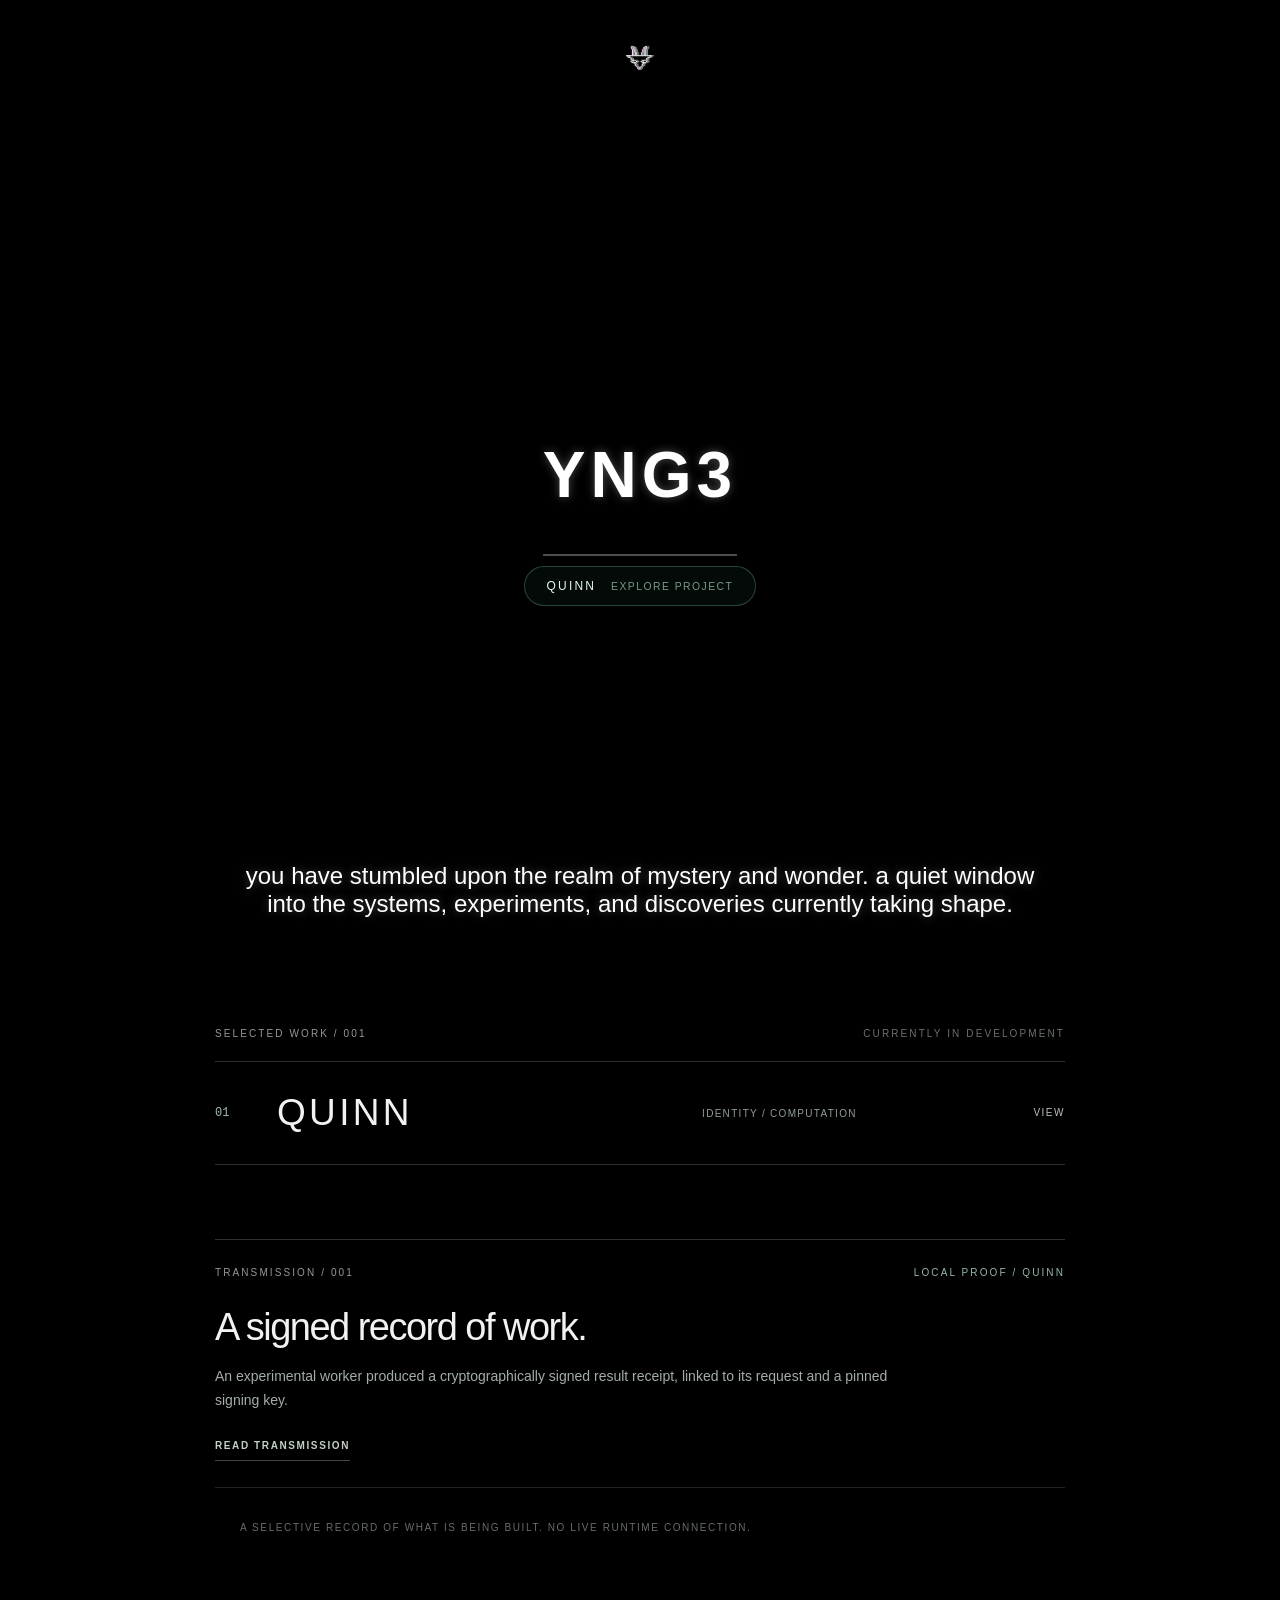
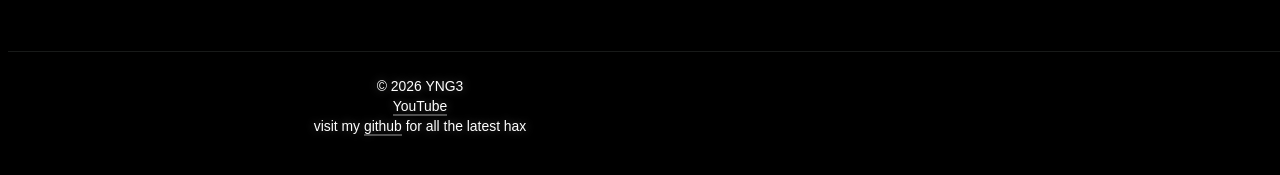
==== index.html @ e3399fa0 "feat: add curated QUINN project disclosure and first public transmission" ====
<!DOCTYPE html>
<html lang="en">
  <head>
    <meta charset="UTF-8">
    <meta name="viewport" content="width=device-width, initial-scale=1, viewport-fit=cover">
    <meta name="theme-color" content="#000000">
    <meta name="description" content="YNG3 is a curated window into independent experiments in identity, intelligent systems, and digital technology.">
    <title>YNG3</title>
    <link rel="stylesheet" href="https://cdnjs.cloudflare.com/ajax/libs/animate.css/4.1.1/animate.min.css">
    <link rel="shortcut icon" href="logo.ico" type="image/x-icon">
    <style>
      body {
        background-color: #000;
        color: #fff;
        font-family: "Helvetica Neue", Arial, sans-serif;
        text-align: center;
      }

      h1 {
        font-size: 4em;
        margin-top: 100px;
        letter-spacing: 5px;
        text-shadow: 0 0 10px rgba(255, 255, 255, 0.3);
      }

      p {
        font-size: 1.5em;
        margin-top: 30px;
        max-width: 800px;
        margin-left: auto;
        margin-right: auto;
        text-shadow: 0 0 10px rgba(255, 255, 255, 0.3);
      }

      a {
        color: #fff;
        text-decoration: none;
        border-bottom: 2px solid rgba(255, 255, 255, 0.3);
      }

      .logo {
        height: 100px; /* adjust the height to your desired size */
        width: auto;
      }

      .footer {
        position: fixed;
        left: 0;
        bottom: 0;
        width: 100%;
        background-color: rgba(0, 0, 0, 0.5);
        color: #fff;
        font-size: .5em;
        padding: 10px 0;
        text-align: center;
      }

      .footer p {
        margin: 0;
        padding: 0;
        line-height: 1;
      }

      .center {
        display: flex;
        justify-content: center;
        align-items: center;
        height: 80vh;
      }

      .button {
        display: inline-block;
        margin-top: 20px;
        padding: 12px 20px;
        background-color: #fff;
        color: #000;
        border-radius: 5px;
        font-size: 1.2em;
        text-transform: uppercase;
        font-weight: bold;
        letter-spacing: 2px;
        text-decoration: none;
        transition: all 0.3s ease;
      }

      .button:hover {
        background-color: #000;
        color: #fff;
        cursor: pointer;
      }

      /* QUINN portfolio entry */
      .hero-center {
        flex-direction: column;
        gap: 10px;
      }

      .quinn-entry {
        display: inline-flex;
        align-items: center;
        gap: 15px;
        padding: 12px 22px;
        color: #e4f9ef;
        border: 1px solid rgba(137, 219, 179, .28);
        border-radius: 999px;
        background: rgba(50, 125, 91, .08);
        font-size: .75rem;
        font-weight: 500;
        letter-spacing: .18em;
        text-transform: uppercase;
        text-shadow: none;
        text-decoration: none;
        transition: border-color .25s ease, background .25s ease, transform .25s ease;
      }

      .quinn-entry:hover, .quinn-entry:focus-visible {
        color: #fff;
        background: rgba(50, 125, 91, .18);
        border-color: rgba(156, 252, 202, .58);
        transform: translateY(-2px);
      }

      .quinn-entry small {
        color: rgba(183, 234, 204, .64);
        font-size: .65rem;
        letter-spacing: .14em;
      }

      @media (max-width: 480px) {
        .quinn-entry { padding: 12px 15px; gap: 10px; font-size: .7rem; }
        .quinn-entry small { font-size: .6rem; }
      }


      /* Curated public signals — original YNG3 structure remains intact */
      .curation {
        max-width: 850px;
        margin: 108px auto 0;
        padding: 0 28px;
        text-align: left;
        color: #f0f3f1;
      }
      .curation-heading, .signal-meta {
        display: flex;
        justify-content: space-between;
        gap: 22px;
        align-items: baseline;
        margin-bottom: 19px;
        color: #929a94;
        font: 500 10px/1.6 "Helvetica Neue", Arial, sans-serif;
        letter-spacing: .21em;
        text-transform: uppercase;
      }
      .curation-heading span:last-child { color: #69716c; }
      .project-reveal { border-top: 1px solid rgba(226,242,232,.2); border-bottom: 1px solid rgba(226,242,232,.2); }
      .project-reveal summary {
        display: grid;
        grid-template-columns: 44px minmax(0,1fr) minmax(125px,.7fr) 60px;
        align-items: center;
        gap: 18px;
        min-height: 102px;
        cursor: pointer;
        list-style: none;
        transition: background .2s ease, padding .2s ease;
      }
      .project-reveal summary::-webkit-details-marker,
      .signal-details summary::-webkit-details-marker { display: none; }
      .project-reveal summary::marker,
      .signal-details summary::marker { content: ""; }
      .project-reveal summary:hover { background: rgba(181,213,190,.025); padding-left: 8px; }
      .project-id { color: #9dbca6; font: 500 12px/1.5 monospace; }
      .project-title { font-size: clamp(24px,3.2vw,37px); font-weight: 450; letter-spacing: .09em; }
      .project-type { font: 500 10px/1.5 "Helvetica Neue", Arial, sans-serif; color: #919d96; letter-spacing: .13em; text-transform: uppercase; }
      .project-toggle { font: 500 10px/1.4 "Helvetica Neue", Arial, sans-serif; color: #b7c5b9; letter-spacing: .15em; text-transform: uppercase; text-align: right; }
      .project-reveal[open] .project-toggle { color: #d8eadd; }
      .project-reveal[open] .project-toggle::after { content: " /"; }
      .project-description { max-width: 600px; padding: 0 0 36px 62px; }
      .project-description p, .signal-details p {
        color: #aebcb1;
        text-shadow: none;
        font-size: 14px;
        line-height: 1.85;
        max-width: 690px;
        margin: 0 0 20px;
        text-align: left;
      }
      .project-description a {
        display: inline-block;
        color: #d9eadf;
        border-bottom: 1px solid rgba(192,225,204,.47);
        padding-bottom: 7px;
        font: 600 11px/1.5 "Helvetica Neue", Arial, sans-serif;
        letter-spacing: .14em;
        text-transform: uppercase;
      }
      .project-description a:hover { border-color: #e4ffec; }
      .transmission {
        margin-top: 74px;
        padding: 25px 0 26px;
        border-top: 1px solid rgba(226,242,232,.2);
        border-bottom: 1px solid rgba(226,242,232,.14);
      }
      .signal-meta { margin-bottom: 23px; }
      .signal-meta span:last-child { color: #95b9a3; }
      .transmission h2 {
        font-size: clamp(24px,3.2vw,38px);
        font-weight: 430;
        letter-spacing: -.04em;
        line-height: 1.25;
        margin: 0 0 12px;
      }
      .transmission .signal-summary {
        color: #a3ada6;
        text-shadow: none;
        font-size: 14px;
        line-height: 1.75;
        margin: 0 0 18px;
        max-width: 690px;
        text-align: left;
      }
      .signal-details summary {
        display: inline-flex;
        padding: 7px 0;
        list-style: none;
        cursor: pointer;
        color: #c1d1c4;
        border-bottom: 1px solid rgba(192,225,204,.32);
        font: 600 10px/1.5 "Helvetica Neue", Arial, sans-serif;
        letter-spacing: .16em;
        text-transform: uppercase;
      }
      .signal-details summary:hover { color: #fff; border-color: #fff; }
      .signal-details[open] summary { margin-bottom: 21px; }
      .signal-details p:last-child { margin-bottom: 4px; }
      .curation-end {
        margin-top: 32px;
        color: #666e68;
        text-shadow: none;
        font: 500 10px/1.65 "Helvetica Neue", Arial, sans-serif;
        letter-spacing: .16em;
        text-transform: uppercase;
        text-align: left;
      }
      .footer {
        position: static;
        width: 100%;
        margin-top: 115px;
        border-top: 1px solid rgba(220,231,223,.11);
        background: transparent;
        padding: 24px 12px 30px;
        font-size: .58em;
      }
      .footer p { line-height: 1.45; }
      @media(max-width:600px) {
        .center { height: 65vh; min-height: 350px; }
        h1 { margin-top: 35px; font-size: clamp(3rem,15vw,4em); }
        .logo { height: 80px; }
        body > p { padding: 0 22px; font-size: 1.1em; line-height: 1.7; }
        .curation { margin-top: 85px; padding: 0 22px; }
        .project-reveal summary { grid-template-columns: 32px 1fr 56px; gap: 10px; min-height: 93px; }
        .project-type { grid-column: 2; grid-row: 2; margin-top: -25px; font-size: 9px; }
        .project-toggle { grid-column: 3; grid-row: 1; }
        .project-description { padding-left: 0; }
        .curation-heading, .signal-meta { font-size: 9px; letter-spacing: .14em; }
        .transmission { margin-top: 60px; }
        .footer { margin-top: 80px; }
      }
      @media (prefers-reduced-motion: reduce) {
        html { scroll-behavior: auto; }
        .project-reveal summary { transition: none; }
      }
    </style>
  </head>
  <body>
    <img src="logo.png" alt="Logo" class="logo">
    <div class="center hero-center">
      <a href="https://yng3.github.io/"><h1 class="animate__animated animate__fadeInDown">YNG3</h1></a>
      <a class="quinn-entry animate__animated animate__fadeInUp" href="/quinn/" aria-label="Explore QUINN project">
        <span>QUINN</span>
        <small>Explore project</small>
      </a>
    </div>
    <p class="animate__animated animate__fadeInUp">you have stumbled upon the realm of mystery and wonder. a quiet window into the systems, experiments, and discoveries currently taking shape.</p>


    <section class="curation" aria-label="Selected work and transmissions">
      <div class="curation-heading">
        <span>Selected work / 001</span>
        <span>Currently in development</span>
      </div>
      <details class="project-reveal">
        <summary aria-label="Expand QUINN project preview">
          <span class="project-id">01</span>
          <strong class="project-title">QUINN</strong>
          <span class="project-type">Identity / Computation</span>
          <span class="project-toggle">View</span>
        </summary>
        <div class="project-description">
          <p>An exploration of persistent cryptographic identity, governed execution, and continuity beyond a single machine. Built deliberately, with authority constrained at every boundary.</p>
          <a href="/quinn/">Explore QUINN</a>
        </div>
      </details>
      <article class="transmission" aria-labelledby="transmission-title">
        <div class="signal-meta">
          <span>Transmission / 001</span>
          <span>Local proof / QUINN</span>
        </div>
        <h2 id="transmission-title">A signed record of work.</h2>
        <p class="signal-summary">An experimental worker produced a cryptographically signed result receipt, linked to its request and a pinned signing key.</p>
        <details class="signal-details">
          <summary>Read transmission</summary>
          <p>The local candidate demonstrated signed result receipts alongside consent checks and budget settlement. Its reported test suite passed 727 tests, including wrong-key rejection, retry consistency, and transactional rollback.</p>
          <p>A signed receipt establishes that the relevant signing key was used. It does not by itself prove physical machine identity or remote execution. An authorized host and authenticated transport remain separate requirements before online deployment.</p>
        </details>
      </article>
      <p class="curation-end">A selective record of what is being built. No live runtime connection.</p>
    </section>

    <div class="footer">
      <p>&copy; 2026 YNG3</p>
      <p><a href="https://youtube.com/@ynotloc?si=pqxuKUOhRbvVTWKb">YouTube</a></p>
      <p>visit my <a href="https://github.com/YNG3">github</a> for all the latest hax</p>
    </div>

  </body>
</html>
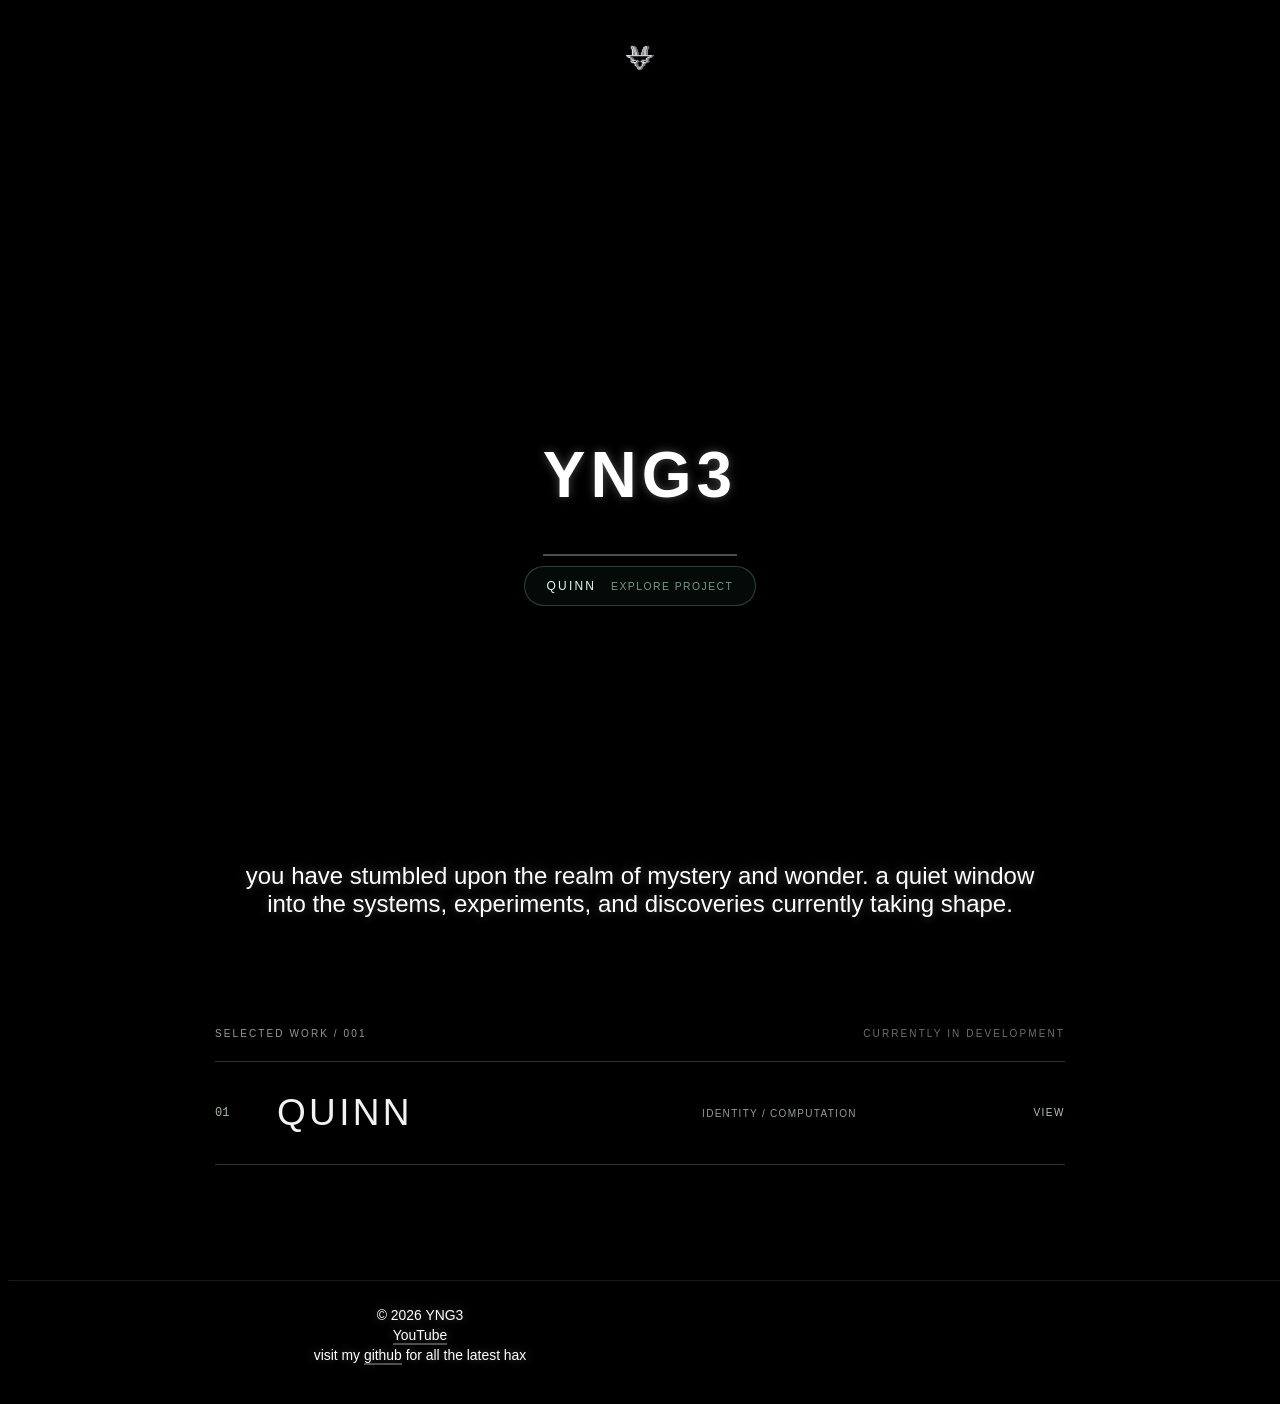
==== commit cb7f55ad: "refine: remove transmission from minimal YNG3 homepage" ====
--- a/index.html
+++ b/index.html
@@ -140,7 +140,7 @@
         text-align: left;
         color: #f0f3f1;
       }
-      .curation-heading, .signal-meta {
+      .curation-heading {
         display: flex;
         justify-content: space-between;
         gap: 22px;
@@ -163,10 +163,8 @@
         list-style: none;
         transition: background .2s ease, padding .2s ease;
       }
-      .project-reveal summary::-webkit-details-marker,
-      .signal-details summary::-webkit-details-marker { display: none; }
-      .project-reveal summary::marker,
-      .signal-details summary::marker { content: ""; }
+      .project-reveal summary::-webkit-details-marker { display: none; }
+      .project-reveal summary::marker { content: ""; }
       .project-reveal summary:hover { background: rgba(181,213,190,.025); padding-left: 8px; }
       .project-id { color: #9dbca6; font: 500 12px/1.5 monospace; }
       .project-title { font-size: clamp(24px,3.2vw,37px); font-weight: 450; letter-spacing: .09em; }
@@ -175,7 +173,7 @@
       .project-reveal[open] .project-toggle { color: #d8eadd; }
       .project-reveal[open] .project-toggle::after { content: " /"; }
       .project-description { max-width: 600px; padding: 0 0 36px 62px; }
-      .project-description p, .signal-details p {
+      .project-description p {
         color: #aebcb1;
         text-shadow: none;
         font-size: 14px;
@@ -194,53 +192,6 @@
         text-transform: uppercase;
       }
       .project-description a:hover { border-color: #e4ffec; }
-      .transmission {
-        margin-top: 74px;
-        padding: 25px 0 26px;
-        border-top: 1px solid rgba(226,242,232,.2);
-        border-bottom: 1px solid rgba(226,242,232,.14);
-      }
-      .signal-meta { margin-bottom: 23px; }
-      .signal-meta span:last-child { color: #95b9a3; }
-      .transmission h2 {
-        font-size: clamp(24px,3.2vw,38px);
-        font-weight: 430;
-        letter-spacing: -.04em;
-        line-height: 1.25;
-        margin: 0 0 12px;
-      }
-      .transmission .signal-summary {
-        color: #a3ada6;
-        text-shadow: none;
-        font-size: 14px;
-        line-height: 1.75;
-        margin: 0 0 18px;
-        max-width: 690px;
-        text-align: left;
-      }
-      .signal-details summary {
-        display: inline-flex;
-        padding: 7px 0;
-        list-style: none;
-        cursor: pointer;
-        color: #c1d1c4;
-        border-bottom: 1px solid rgba(192,225,204,.32);
-        font: 600 10px/1.5 "Helvetica Neue", Arial, sans-serif;
-        letter-spacing: .16em;
-        text-transform: uppercase;
-      }
-      .signal-details summary:hover { color: #fff; border-color: #fff; }
-      .signal-details[open] summary { margin-bottom: 21px; }
-      .signal-details p:last-child { margin-bottom: 4px; }
-      .curation-end {
-        margin-top: 32px;
-        color: #666e68;
-        text-shadow: none;
-        font: 500 10px/1.65 "Helvetica Neue", Arial, sans-serif;
-        letter-spacing: .16em;
-        text-transform: uppercase;
-        text-align: left;
-      }
       .footer {
         position: static;
         width: 100%;
@@ -261,8 +212,7 @@
         .project-type { grid-column: 2; grid-row: 2; margin-top: -25px; font-size: 9px; }
         .project-toggle { grid-column: 3; grid-row: 1; }
         .project-description { padding-left: 0; }
-        .curation-heading, .signal-meta { font-size: 9px; letter-spacing: .14em; }
-        .transmission { margin-top: 60px; }
+        .curation-heading { font-size: 9px; letter-spacing: .14em; }
         .footer { margin-top: 80px; }
       }
       @media (prefers-reduced-motion: reduce) {
@@ -283,7 +233,7 @@
     <p class="animate__animated animate__fadeInUp">you have stumbled upon the realm of mystery and wonder. a quiet window into the systems, experiments, and discoveries currently taking shape.</p>
 
 
-    <section class="curation" aria-label="Selected work and transmissions">
+    <section class="curation" aria-label="Selected work">
       <div class="curation-heading">
         <span>Selected work / 001</span>
         <span>Currently in development</span>
@@ -300,20 +250,6 @@
           <a href="/quinn/">Explore QUINN</a>
         </div>
       </details>
-      <article class="transmission" aria-labelledby="transmission-title">
-        <div class="signal-meta">
-          <span>Transmission / 001</span>
-          <span>Local proof / QUINN</span>
-        </div>
-        <h2 id="transmission-title">A signed record of work.</h2>
-        <p class="signal-summary">An experimental worker produced a cryptographically signed result receipt, linked to its request and a pinned signing key.</p>
-        <details class="signal-details">
-          <summary>Read transmission</summary>
-          <p>The local candidate demonstrated signed result receipts alongside consent checks and budget settlement. Its reported test suite passed 727 tests, including wrong-key rejection, retry consistency, and transactional rollback.</p>
-          <p>A signed receipt establishes that the relevant signing key was used. It does not by itself prove physical machine identity or remote execution. An authorized host and authenticated transport remain separate requirements before online deployment.</p>
-        </details>
-      </article>
-      <p class="curation-end">A selective record of what is being built. No live runtime connection.</p>
     </section>
 
     <div class="footer">
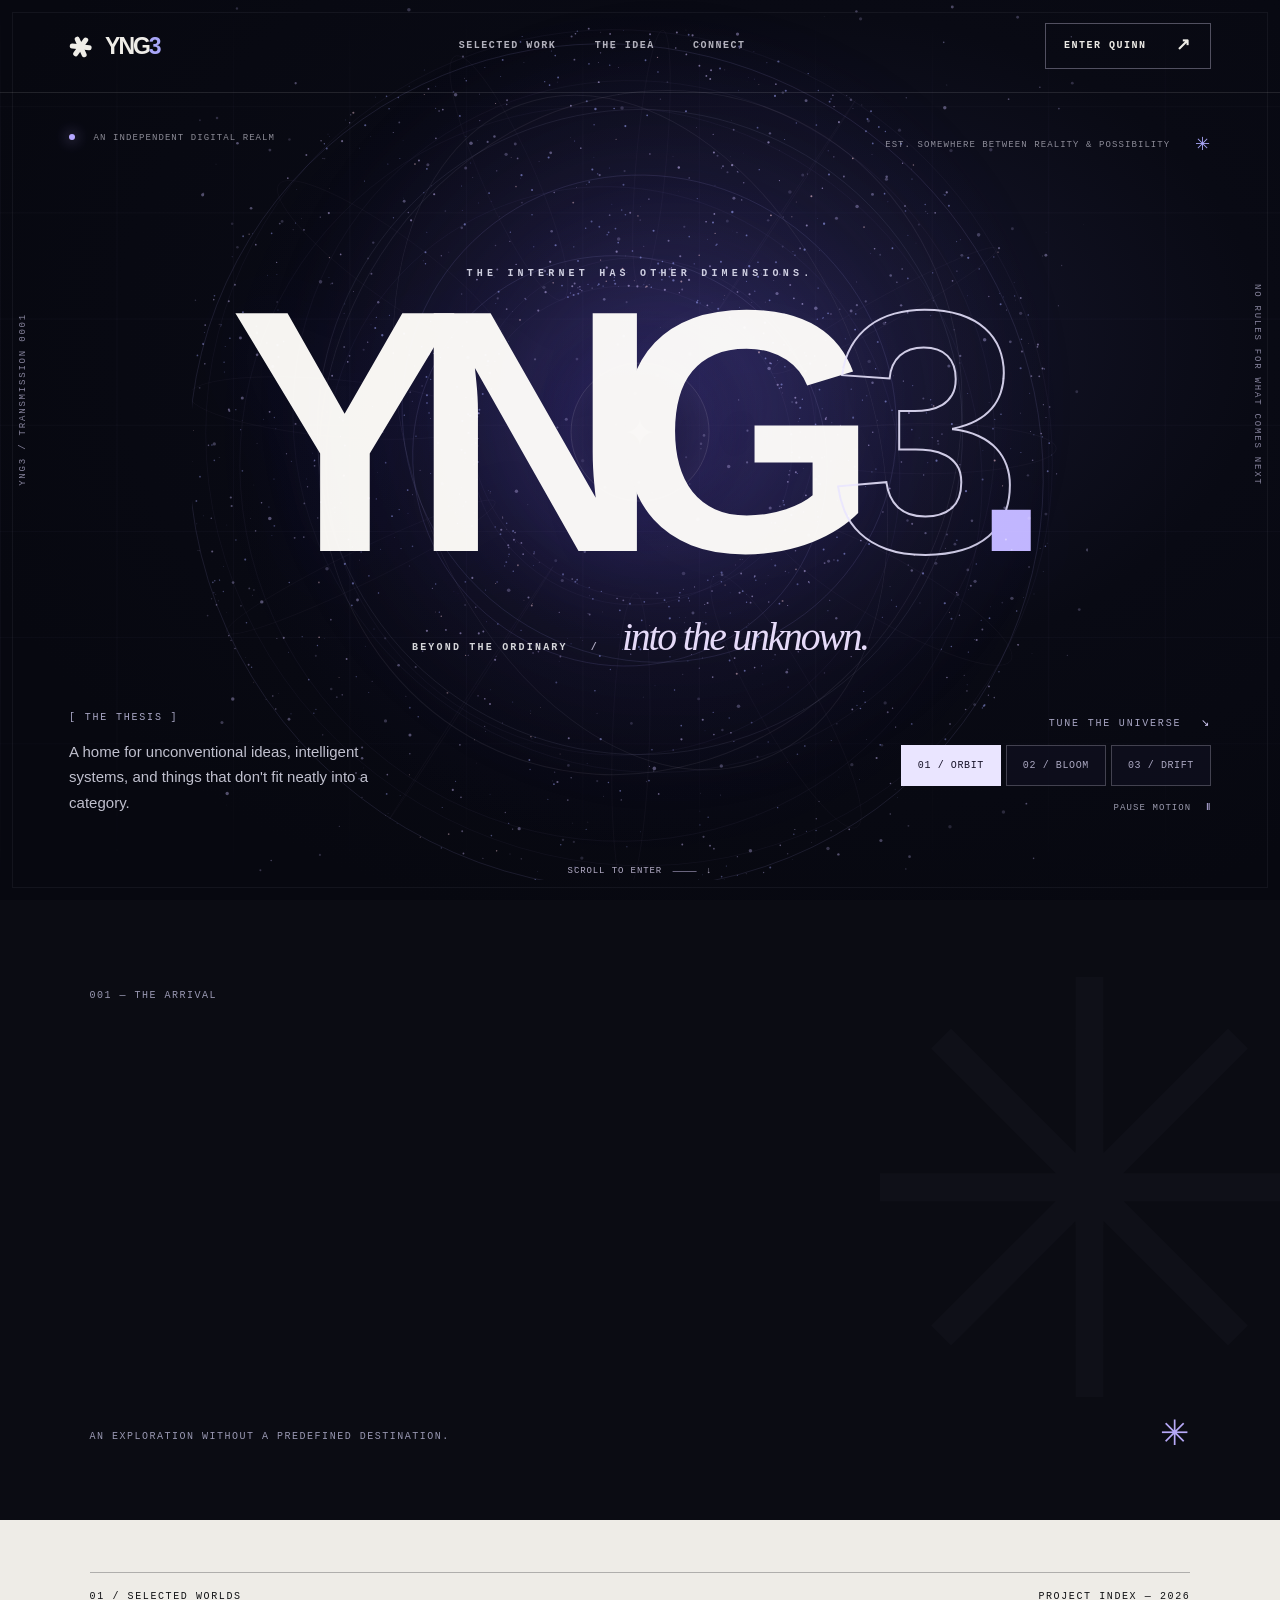
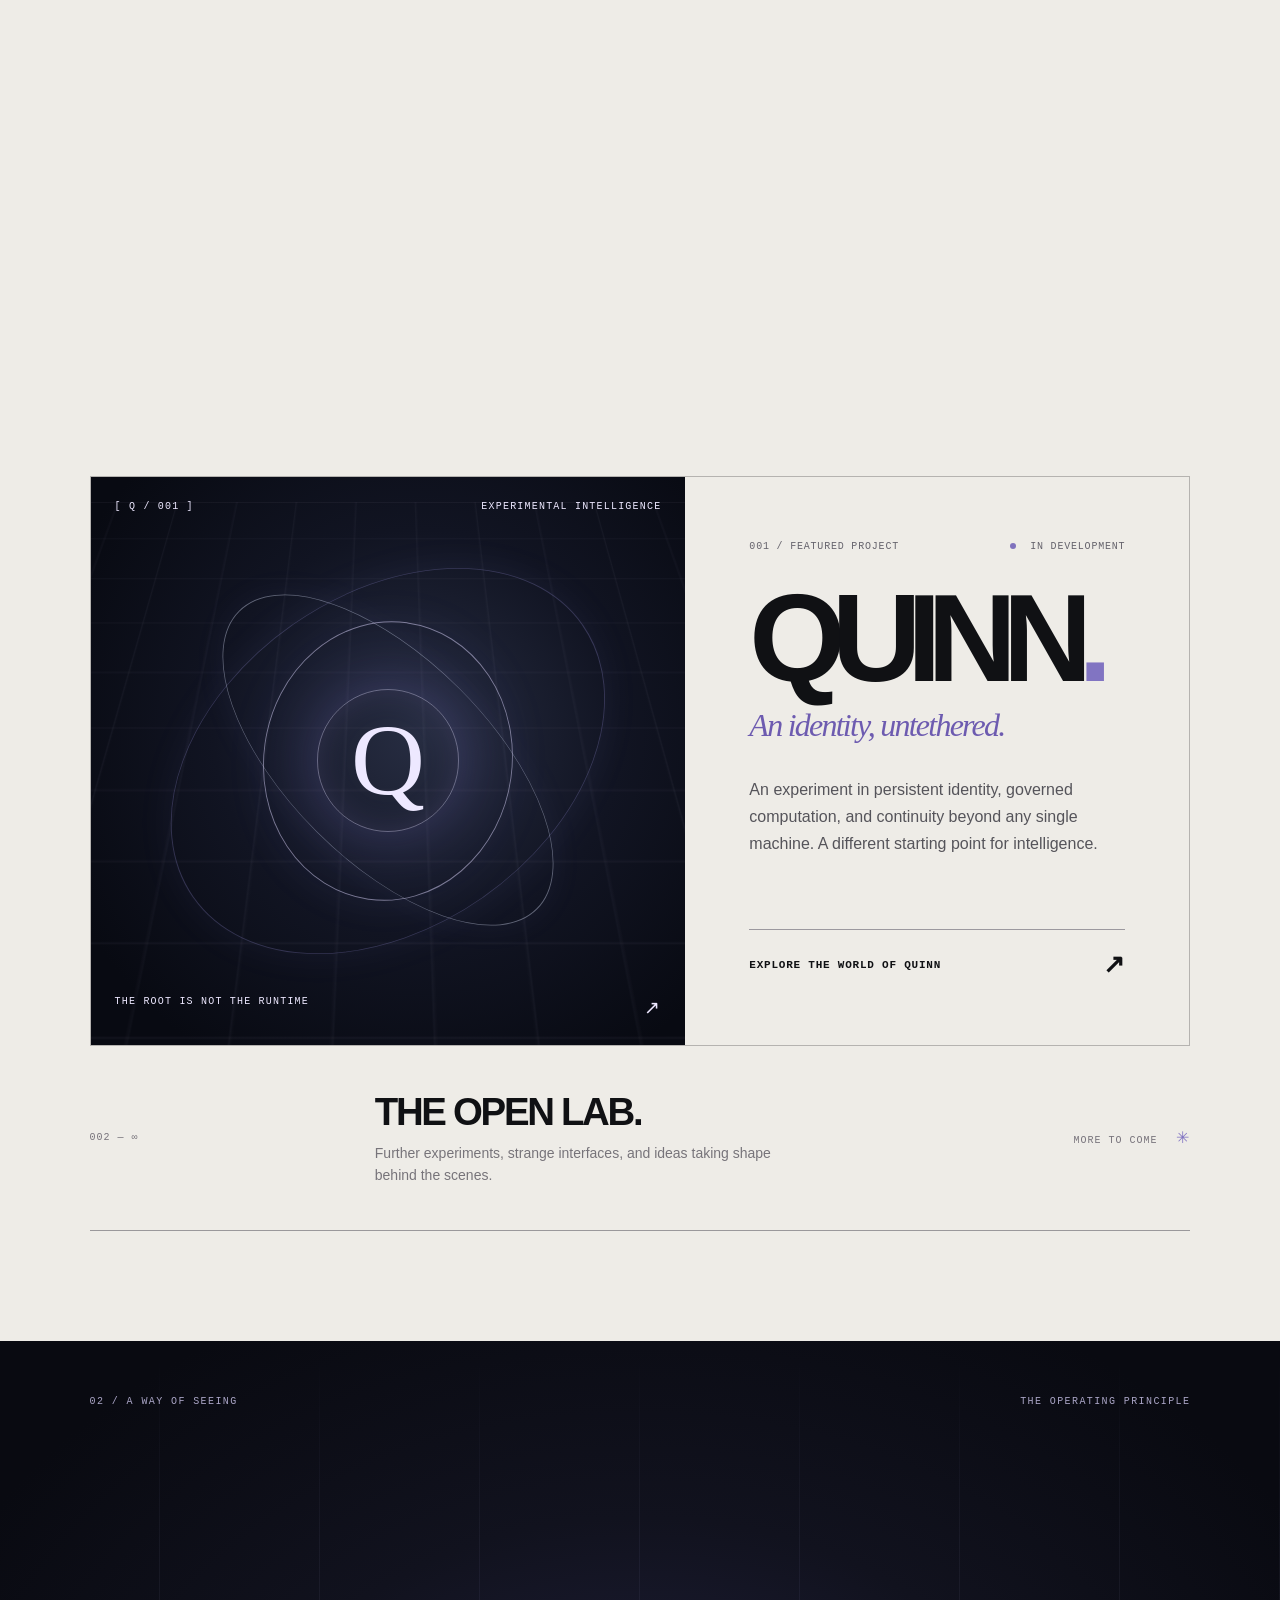
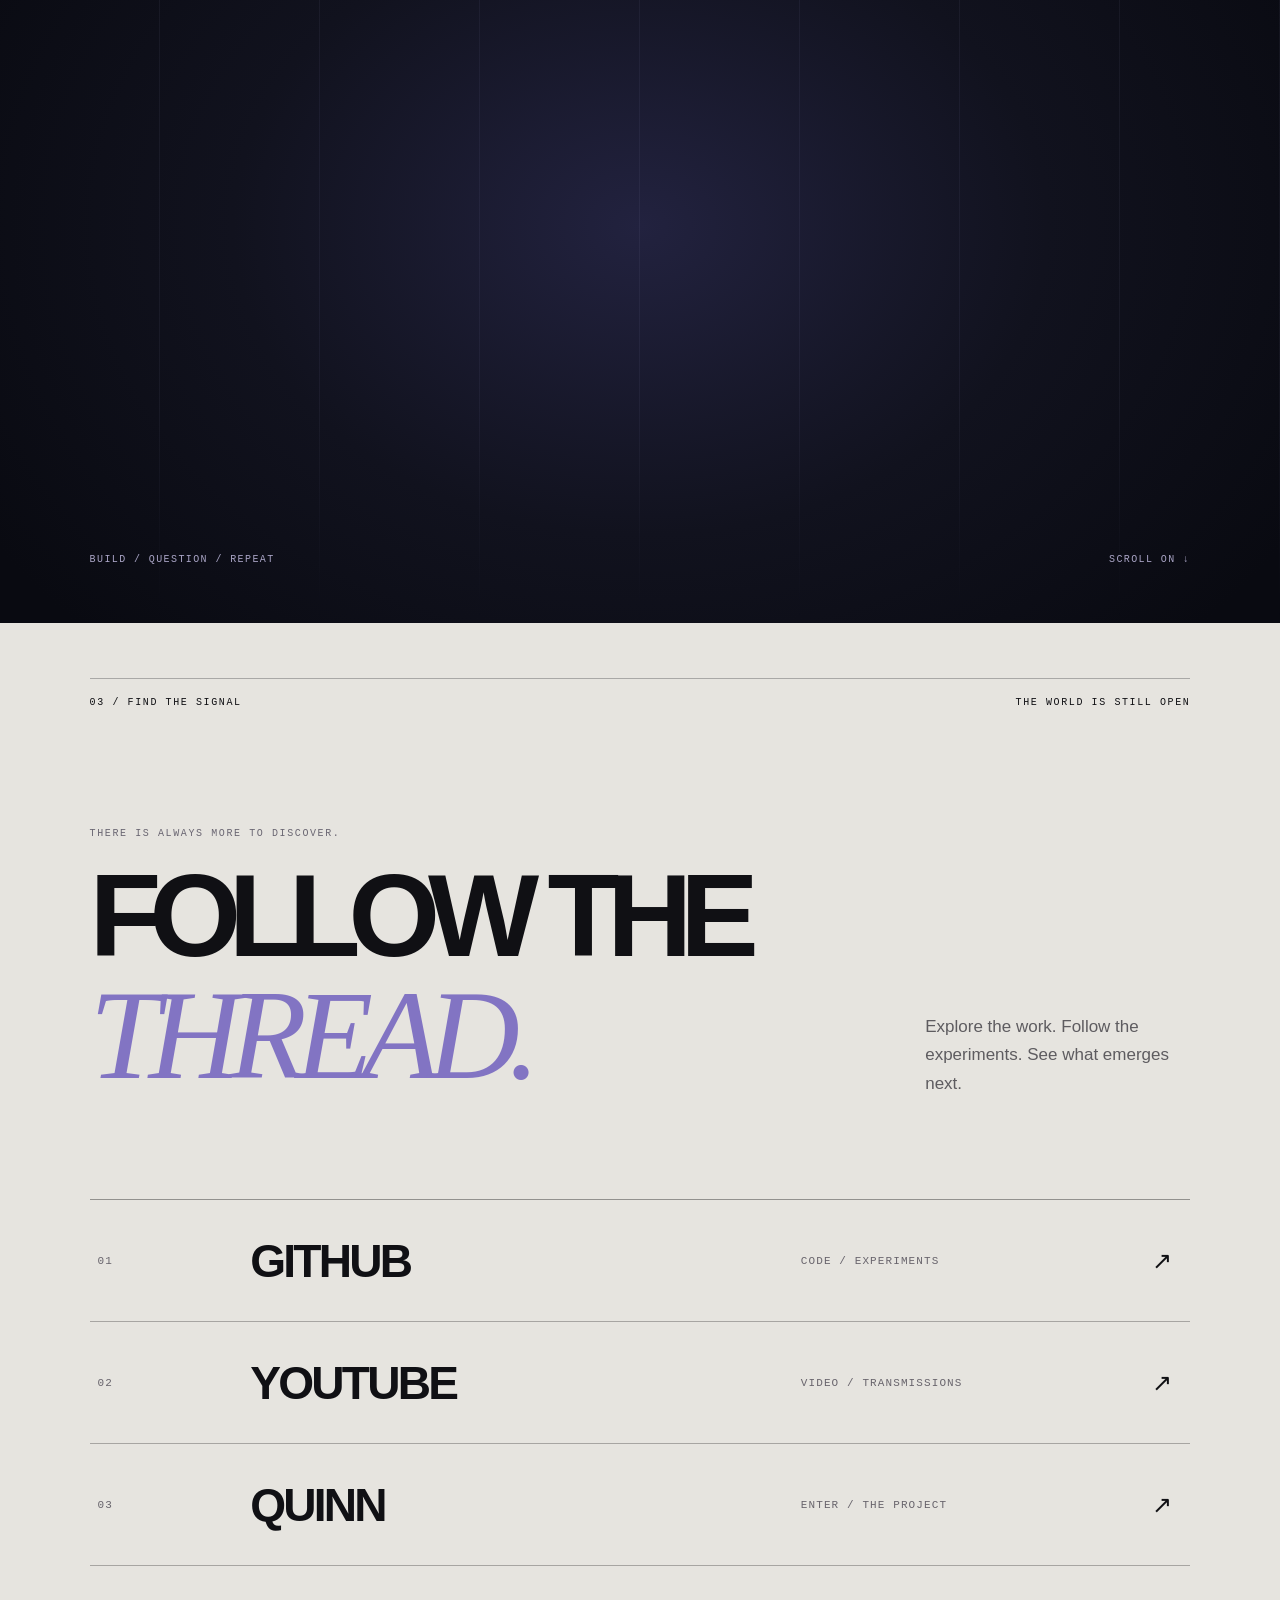
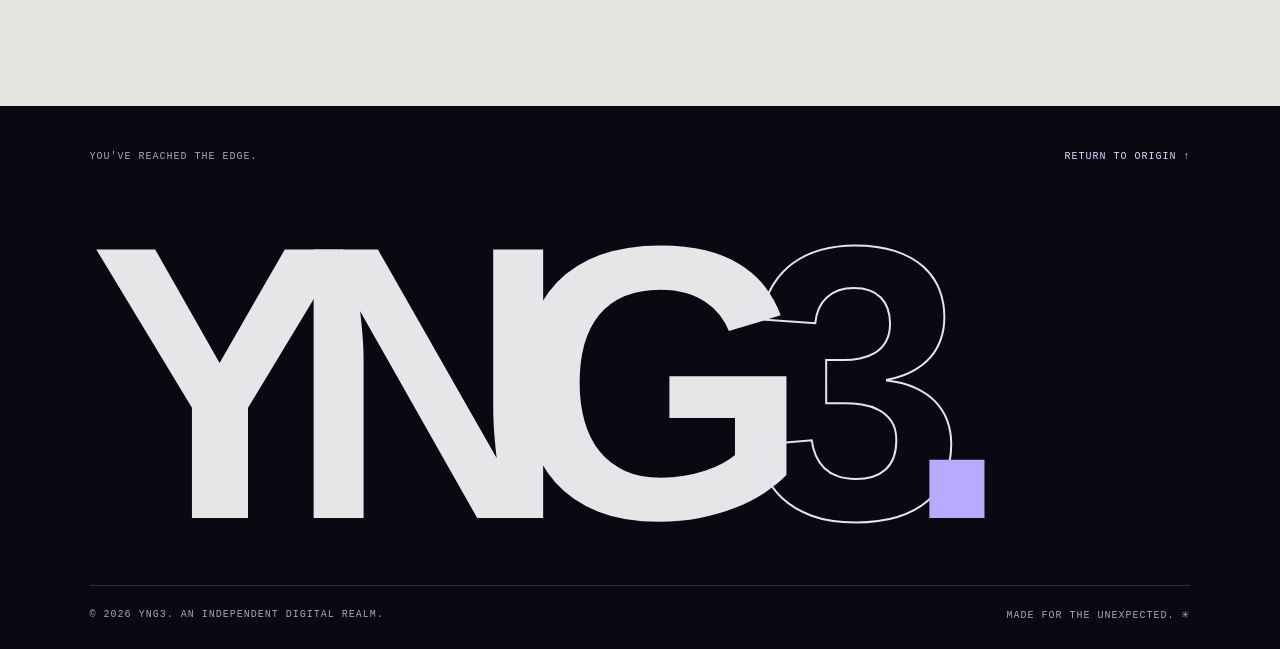
==== commit de3ef50e: "Design cinematic interactive YNG3 homepage" ====
--- a/index.html
+++ b/index.html
@@ -1,262 +1,239 @@
-<!DOCTYPE html>
+<!doctype html>
 <html lang="en">
-  <head>
-    <meta charset="UTF-8">
-    <meta name="viewport" content="width=device-width, initial-scale=1, viewport-fit=cover">
-    <meta name="theme-color" content="#000000">
-    <meta name="description" content="YNG3 is a curated window into independent experiments in identity, intelligent systems, and digital technology.">
-    <title>YNG3</title>
-    <link rel="stylesheet" href="https://cdnjs.cloudflare.com/ajax/libs/animate.css/4.1.1/animate.min.css">
-    <link rel="shortcut icon" href="logo.ico" type="image/x-icon">
-    <style>
-      body {
-        background-color: #000;
-        color: #fff;
-        font-family: "Helvetica Neue", Arial, sans-serif;
-        text-align: center;
+<head>
+  <meta charset="utf-8">
+  <meta name="viewport" content="width=device-width,initial-scale=1,viewport-fit=cover">
+  <meta name="theme-color" content="#080911">
+  <meta name="color-scheme" content="dark light">
+  <meta name="description" content="YNG3 — an independent digital realm for experiments in intelligence, identity, and the edges of possibility.">
+  <meta property="og:type" content="website">
+  <meta property="og:title" content="YNG3 — Enter the unknown">
+  <meta property="og:description" content="An independent digital realm. Ideas from the outer edge of possibility.">
+  <meta name="referrer" content="no-referrer">
+  <meta http-equiv="Content-Security-Policy" content="default-src 'self'; script-src 'sha256-AXZMKJJujIDVJ7ZecGGyxJ84x9HVHSJ6TWAUanQEvZ8='; style-src 'sha256-KeKSP3oA4rVaIktxo6ekA5B8B5Bz6MRP3VhpO3Pt9EY='; img-src 'self' data:; connect-src 'none'; object-src 'none'; frame-src 'none'; base-uri 'self'; form-action 'none'">
+  <title>YNG3 — Enter the Unknown</title>
+  <link rel="icon" href="./logo.ico" sizes="any">
+  <style>
+:root{--dark:#080911;--dark2:#0e1020;--paper:#eeece7;--ink:#101114;--violet:#a8a6f8;--fuchsia:#f8aab9;--ice:#dfedf6;--line:rgba(255,255,255,.17);--micro:'SFMono-Regular',Consolas,'Liberation Mono',monospace;--display:Arial,Helvetica,sans-serif;--ease:cubic-bezier(.22,1,.36,1)}
+*,*::before,*::after{box-sizing:border-box}html{scroll-behavior:smooth;scroll-padding-top:90px}body{margin:0;color:var(--paper);background:var(--dark);font-family:var(--display);-webkit-font-smoothing:antialiased;overflow-x:hidden}::selection{background:#b8b0fe;color:#101019}a{color:inherit;text-decoration:none}button{font:inherit}button,a{ -webkit-tap-highlight-color:transparent}a:focus-visible,button:focus-visible{outline:2px solid #d9cfff;outline-offset:5px}img,canvas,svg{display:block}.skip{position:fixed;left:20px;top:-100px;z-index:1000;padding:12px 18px;background:white;color:black}.skip:focus{top:12px}.intro-curtain{pointer-events:none;position:fixed;inset:0;background:#e9e7e0;color:#13131b;z-index:100;display:grid;place-content:center;gap:22px;text-align:center;animation:curtain .85s var(--ease) .45s both}.intro-curtain span{font-weight:900;font-size:clamp(3rem,13vw,9rem);letter-spacing:-.115em;padding-right:.1em;line-height:.85}.intro-curtain small{font:10px var(--micro);letter-spacing:.2em}.site-frame{position:fixed;inset:12px;border:1px solid rgba(233,228,255,.055);pointer-events:none;z-index:60}.cursor-glow{position:fixed;width:480px;height:480px;left:0;top:0;z-index:10;pointer-events:none;border-radius:50%;background:radial-gradient(circle,rgba(139,125,255,.068),transparent 65%);transform:translate(-50%,-50%);opacity:0;transition:opacity .4s ease}.site-header{position:absolute;top:0;left:0;right:0;height:93px;padding:0 clamp(26px,5.4vw,96px);display:flex;align-items:center;justify-content:space-between;gap:30px;z-index:30;border-bottom:1px solid rgba(255,255,255,.105)}.brand{display:inline-flex;align-items:center;gap:13px;font-size:23px;letter-spacing:-.09em;font-weight:900}.brand-three{color:var(--violet)}.brand-sigil{width:23px;height:23px;display:grid;place-items:center;position:relative;transform:rotate(-24deg)}.brand-sigil i{width:5px;height:22px;position:absolute;background:var(--paper);border-radius:5px}.brand-sigil i:nth-child(2){transform:rotate(60deg)}.brand-sigil i:nth-child(3){transform:rotate(120deg)}.main-nav{display:flex;gap:clamp(14px,3vw,46px)}.main-nav a,.header-action{font:600 10px/1.4 var(--micro);letter-spacing:.15em;white-space:nowrap}.main-nav a{color:#b3b2bd;transition:color .2s}.main-nav a:hover{color:white}.header-action{display:flex;align-items:center;gap:30px;border:1px solid rgba(230,225,255,.33);padding:15px 18px;transition:background .25s,color .25s}.header-action:hover{background:var(--paper);color:#11101b}.header-action span{font-size:17px;line-height:.6}.hero{position:relative;isolation:isolate;min-height:900px;height:100svh;max-height:1150px;overflow:hidden;background:radial-gradient(ellipse at 62% 38%,#17172e 0,#090a14 42%,#070810 78%)}.hero-grid{position:absolute;inset:0;background-image:linear-gradient(to right,rgba(200,187,255,.043) 1px,transparent 1px),linear-gradient(to bottom,rgba(200,187,255,.042) 1px,transparent 1px);background-size:9.1% 100%,100% 11.8%;opacity:.7;mask-image:linear-gradient(to bottom,transparent,black 15%,black 75%,transparent)}.hero-glow{position:absolute;width:min(67vw,900px);aspect-ratio:1;left:52%;top:45%;transform:translate(-50%,-50%);background:radial-gradient(circle,rgba(101,91,219,.22),rgba(82,68,174,.06) 40%,transparent 65%);filter:blur(25px);pointer-events:none}.hero-meta,.hero-bottom,.hero-edge,.scroll-cue{position:absolute;z-index:7}.hero-meta{top:132px;left:clamp(27px,5.4vw,96px);right:clamp(27px,5.4vw,96px);display:flex;justify-content:space-between;color:rgba(235,233,244,.58);font:9px/1.5 var(--micro);letter-spacing:.12em}.live-dot{display:inline-block;width:6px;height:6px;margin-right:12px;background:#b5a7ff;box-shadow:0 0 14px rgba(185,168,255,.9);border-radius:50%}.meta-cross{color:var(--violet);padding-left:18px;font-size:18px;vertical-align:-3px}.hero-center{position:absolute;inset:0;display:flex;align-items:center;justify-content:center}.hero-object{position:absolute;width:min(70vw,900px);aspect-ratio:1;left:50%;top:48%;transform:translate(-50%,-50%);opacity:.92}#portal{width:100%;height:100%;touch-action:pan-y;filter:saturate(1.08)}.portal-core{position:absolute;top:50%;left:50%;width:15.5%;aspect-ratio:1;border:1px solid rgba(230,221,255,.15);border-radius:50%;transform:translate(-50%,-50%);display:grid;place-items:center;box-shadow:0 0 40px 12px rgba(92,83,255,.05),inset 0 0 40px rgba(219,207,255,.055);pointer-events:none}.portal-cross{font-size:clamp(16px,3vw,42px);color:rgba(248,246,255,.27)}.portal-fine{position:absolute;inset:11%;border:1px solid rgba(233,228,255,.08);border-radius:50%;pointer-events:none}.portal-fine-a{transform:rotate(-20deg) scaleX(.66)}.portal-fine-b{transform:rotate(27deg) scaleX(.9)}.hero-title-wrap{position:relative;z-index:2;text-align:center;mix-blend-mode:screen;margin-top:28px;pointer-events:none}.hero-kicker{display:block;margin-bottom:14px;font:600 10px var(--micro);letter-spacing:.42em;color:#cecfdd}.hero-title{margin:0;color:#f6f4f0;font-size:clamp(170px,27vw,510px);letter-spacing:-.143em;padding-right:.13em;font-weight:900;line-height:.8;text-shadow:0 8px 80px rgba(11,10,40,.4)}.hero-title>span:first-child{color:transparent;-webkit-text-stroke:2px rgba(231,227,255,.88);text-shadow:none}.hero-title-dot{color:#beb2ff;font-size:.8em;letter-spacing:-.16em}.hero-subline{display:flex;justify-content:center;align-items:baseline;gap:23px;margin-top:45px;color:rgba(246,247,248,.86)}.hero-subline span{font:600 10px var(--micro);letter-spacing:.22em}.hero-subline span:nth-child(2){color:#aaa6ba}.hero-subline em{font:italic clamp(25px,3.1vw,54px) Georgia,serif;letter-spacing:-.055em;color:#e4d8f8}.hero-bottom{bottom:85px;left:clamp(27px,5.4vw,96px);right:clamp(27px,5.4vw,96px);display:flex;justify-content:space-between;align-items:flex-end;gap:20px}.hero-description{max-width:355px}.micro-label,.mode-label{font:10px var(--micro);letter-spacing:.18em;color:#a8a6c4}.hero-description p{color:#c0c0ce;margin:15px 0 0;font:15px/1.7 var(--display);max-width:330px}.hero-commands{text-align:right}.mode-label{margin-bottom:16px}.mode-label span{margin-left:12px;color:#d8cffd}.mode-controls{display:flex;gap:5px;justify-content:flex-end}.mode-control{cursor:pointer;border:1px solid rgba(246,241,255,.23);background:rgba(17,18,35,.55);color:#a9a6c0;padding:14px 16px;font:10px var(--micro);letter-spacing:.06em;transition:background .25s,border .25s,color .25s}.mode-control:hover,.mode-control.active{color:#171329;background:#eae5ff;border-color:#eae5ff}.motion-toggle{margin-top:14px;border:0;background:none;color:#9999ac;padding:2px 0;cursor:pointer;font:9px var(--micro);letter-spacing:.12em}.motion-toggle span{margin-left:8px;color:#ccc1f8}.scroll-cue{left:50%;bottom:24px;transform:translateX(-50%);display:flex;gap:10px;align-items:center;font:9px var(--micro);letter-spacing:.1em;color:#b3acc6;white-space:nowrap}.scroll-line{height:1px;width:24px;background:#69647d}.hero-edge{bottom:46%;font:9px var(--micro);letter-spacing:.2em;color:#87849d;writing-mode:vertical-rl}.hero-edge-left{left:18px;transform:rotate(180deg)}.hero-edge-right{right:18px}.statement{background:#0b0c13;min-height:620px;padding:90px clamp(26px,7vw,130px) 70px;display:flex;flex-direction:column;justify-content:space-between;position:relative;overflow:hidden}.statement::before{content:'✳';position:absolute;right:-4%;top:10px;font-size:min(45vw,700px);line-height:1;color:rgba(196,186,255,.018);pointer-events:none}.statement-number,.statement-bottom{font:10px var(--micro);letter-spacing:.15em;color:#9998b2}.statement-text{font-size:clamp(44px,7.5vw,128px);font-weight:800;line-height:.99;letter-spacing:-.09em;margin:70px 0 90px;position:relative;z-index:2}.statement-serif{font:italic 500 .98em Georgia,serif;letter-spacing:-.078em;color:#b3a8ff}.statement-bottom{display:flex;justify-content:space-between;align-items:center}.statement-spark{font-size:35px;line-height:.8;color:#b7a9f7}.work{background:var(--paper);color:var(--ink);padding:52px clamp(26px,7vw,130px) 110px}.section-head{display:flex;justify-content:space-between;border-top:1px solid rgba(13,13,20,.28);padding-top:18px;font:10px var(--micro);letter-spacing:.16em}.work-heading{display:grid;grid-template-columns:1fr auto;grid-template-rows:auto auto;gap:0 40px;margin:112px 0 80px}.eyebrow-dark{font:10px var(--micro);letter-spacing:.16em;color:#6a6672;margin:0 0 28px}.work-heading .eyebrow-dark{grid-column:1/-1}.work-heading h2,.connect h2{font-size:clamp(65px,9.2vw,165px);font-weight:900;line-height:.82;letter-spacing:-.103em;margin:0}.work-heading h2 em,.connect h2 em{font:italic 500 1.08em Georgia,serif;letter-spacing:-.09em;color:#8274c3}.work-intro{align-self:end;max-width:310px;font-size:15px;line-height:1.7;margin:0 0 9px;color:#59575d}.feature{border:1px solid rgba(19,19,22,.26);display:grid;grid-template-columns:minmax(0,1.18fr) minmax(0,1fr);min-height:570px}.feature-art{position:relative;display:flex;align-items:center;justify-content:center;overflow:hidden;background:radial-gradient(circle at 55% 45%,#272d42 0%,#111422 45%,#080a12 85%);min-height:550px;color:#ede8ff;isolation:isolate}.feature-grid{position:absolute;inset:0;background-image:linear-gradient(rgba(238,223,255,.045) 1px,transparent 1px),linear-gradient(90deg,rgba(238,223,255,.045) 1px,transparent 1px);background-size:9% 9%;transform:perspective(700px) rotateX(35deg) scale(1.5)}.feature-orbit{position:absolute;width:64%;aspect-ratio:1;border:1px solid rgba(211,199,255,.32);border-radius:50%;transform:rotate(32deg) scaleX(.58);transition:transform 1s var(--ease);box-shadow:0 0 50px rgba(171,157,255,.055)}.feature-orbit-a{width:80%;transform:rotate(55deg) scaleX(.7);border-color:rgba(176,167,255,.23)}.feature-orbit-b{width:71%;transform:rotate(-45deg) scaleX(.48);border-color:rgba(217,225,250,.4)}.feature-orbit-c{width:47%;transform:rotate(8deg) scaleX(.89);border-color:rgba(224,218,255,.5)}.feature-art:hover .feature-orbit-a{transform:rotate(105deg) scaleX(.7)}.feature-art:hover .feature-orbit-b{transform:rotate(-105deg) scaleX(.48)}.feature-art:hover .feature-orbit-c{transform:rotate(65deg) scaleX(.89)}.feature-core{display:grid;place-items:center;border:1px solid rgba(219,216,255,.4);border-radius:50%;width:24%;aspect-ratio:1;box-shadow:0 0 70px rgba(154,144,255,.25),inset 0 0 30px rgba(185,163,255,.13);font:200 clamp(45px,8vw,116px) Georgia,serif;z-index:1;position:relative}.feature-art-top,.feature-art-bottom{position:absolute;left:24px;right:24px;z-index:2;display:flex;justify-content:space-between;font:10px var(--micro);letter-spacing:.12em}.feature-art-top{top:24px}.feature-art-bottom{bottom:25px}.feature-art-bottom span{font-size:19px}.feature-copy{padding:clamp(28px,5vw,75px);display:flex;flex-direction:column;align-items:flex-start}.feature-index{display:flex;justify-content:space-between;width:100%;gap:15px;font:10px var(--micro);letter-spacing:.08em;color:#65636c}.feature-status{white-space:nowrap}.feature-status i{display:inline-block;width:6px;height:6px;border-radius:50%;background:#8072bd;margin-right:7px}.feature-copy h3{font-size:clamp(82px,9.7vw,156px);line-height:.9;letter-spacing:-.115em;margin:auto 0 12px;font-weight:900}.feature-period{color:#8174c2}.feature-italic{font:italic clamp(27px,2.5vw,45px) Georgia,serif;letter-spacing:-.055em;color:#6d5bb0;margin:0 0 32px}.feature-body{max-width:380px;font-size:16px;line-height:1.7;color:#55545a;margin:0 0 40px}.feature-link{margin-top:auto;width:100%;display:flex;justify-content:space-between;align-items:center;gap:18px;border-top:1px solid #9c999f;padding-top:19px;font:700 11px var(--micro);letter-spacing:.07em;transition:color .2s}.feature-link:hover{color:#7365ba}.link-arrow{font-size:26px;transition:transform .25s}.feature-link:hover .link-arrow{transform:translate(4px,-4px)}.index-row{display:grid;grid-template-columns:1fr 2fr 1fr;align-items:center;gap:20px;border-bottom:1px solid #9a989b;padding:44px 0 44px}.index-no,.index-status{font:10px var(--micro);letter-spacing:.1em;color:#77737b}.index-row h3{font-size:clamp(28px,3vw,44px);font-weight:800;letter-spacing:-.06em;margin:0 0 8px}.index-row p{font-size:14px;line-height:1.6;color:#77747a;margin:0;max-width:400px}.index-status{text-align:right}.index-status span{font-size:16px;color:#8174c2;margin-left:12px}.interlude{min-height:810px;padding:55px clamp(26px,7vw,130px) 58px;background:radial-gradient(ellipse at 50% 55%,#22223f 0,#11121e 45%,#090a11 85%);position:relative;overflow:hidden;display:flex;flex-direction:column;justify-content:space-between}.interlude-grid{position:absolute;inset:0;background:repeating-linear-gradient(90deg,transparent 0,transparent calc(12.5% - 1px),rgba(200,195,255,.055) calc(12.5% - 1px),rgba(200,195,255,.055) 12.5%);mask-image:linear-gradient(transparent,black 23%,black 75%,transparent)}.interlude-top,.interlude-bottom{display:flex;justify-content:space-between;position:relative;z-index:2;font:10px var(--micro);letter-spacing:.14em;color:#aaa5c6}.interlude-content{position:relative;z-index:2;margin:100px auto;text-align:center}.interlude-star{display:inline-block;color:#baacff;font-size:60px;line-height:.9;margin-bottom:24px;animation:starspin 30s linear infinite}.interlude-content h2{font-size:clamp(85px,13vw,225px);font-weight:900;letter-spacing:-.117em;line-height:.82;margin:0}.interlude-content h2 em{font:italic 500 1.03em Georgia,serif;letter-spacing:-.09em;color:#c7b7fd}.interlude-content p{font-size:clamp(14px,1.3vw,18px);line-height:1.8;max-width:545px;color:#c1bfd0;margin:45px auto 0}.connect{background:#e6e4df;color:#101014;padding:55px clamp(26px,7vw,130px) 140px}.connect-main{display:grid;grid-template-columns:1.5fr .5fr;gap:40px;margin:120px 0 90px}.connect-main>p{max-width:280px;font-size:17px;line-height:1.7;color:#5e5c60;align-self:end;margin:0 0 10px}.connect-links{border-top:1px solid rgba(20,20,20,.4)}.connect-links a{display:grid;grid-template-columns:.4fr 1.6fr 1fr 30px;gap:20px;align-items:center;min-height:122px;border-bottom:1px solid rgba(20,20,20,.3);transition:padding .3s,background .3s;padding:10px 8px}.connect-links a:hover{padding-left:25px;background:rgba(176,166,241,.16)}.connect-links a span{font:11px var(--micro);letter-spacing:.1em;color:#68646c}.connect-links strong{font-size:clamp(26px,3.6vw,52px);letter-spacing:-.06em}.connect-links b{font-size:24px;font-weight:400}.footer{background:#090a11;padding:45px clamp(26px,7vw,130px) 28px;overflow:hidden}.footer-top,.footer-bottom{display:flex;justify-content:space-between;gap:20px;font:10px var(--micro);letter-spacing:.1em;color:#a9a6b6}.footer-top a{color:#ddd6ff}.footer-type{font-size:clamp(140px,30.5vw,620px);font-weight:900;line-height:.8;letter-spacing:-.16em;white-space:nowrap;padding-right:.18em;margin:65px 0 45px;color:#e7e5e8}.footer-type span{color:transparent;-webkit-text-stroke:2px #e5e2f5}.footer-type i{font-style:normal;color:#b9a9ff}.footer-bottom{padding-top:23px;border-top:1px solid rgba(255,255,255,.17)}.reveal{opacity:1;transform:none}.js .reveal{opacity:0;transform:translateY(55px);transition:opacity 1s var(--ease),transform 1s var(--ease)}.js .reveal.in-view{opacity:1;transform:none}.no-script{padding:15px 20px;background:#12121c;color:white;text-align:center}
+@keyframes curtain{0%{clip-path:inset(0 0 0 0)}100%{clip-path:inset(0 0 100% 0);visibility:hidden}}@keyframes starspin{to{transform:rotate(360deg)}}
+@media(max-width:1050px){.hero{min-height:780px}.hero-object{width:min(95vw,790px);top:46%}.hero-title{font-size:clamp(130px,26vw,330px)}.hero-subline{margin-top:35px}.hero-bottom{bottom:80px}.work-heading{margin:100px 0 65px}.work-heading h2{font-size:clamp(66px,9vw,120px)}.feature{min-height:480px}.feature-art{min-height:480px}.feature-copy{padding:35px}.feature-copy h3{font-size:clamp(65px,9vw,110px)}.feature-index{flex-wrap:wrap}.feature-body{font-size:14px}.connect-main{grid-template-columns:1fr auto}}
+@media(max-width:760px){.site-frame{inset:7px}.site-header{height:75px;padding:0 25px}.brand{font-size:21px}.main-nav{display:none}.header-action{padding:12px 14px;gap:14px;font-size:9px}.hero{min-height:690px;height:100svh;max-height:980px}.hero-meta{top:107px;left:26px;right:26px;font-size:8px}.hero-meta span:last-child{display:none}.hero-object{width:112vw;max-width:750px;top:43%;left:50%}.hero-title-wrap{margin-top:0}.hero-kicker{font-size:8px;letter-spacing:.2em;margin-bottom:16px}.hero-title{font-size:clamp(118px,28vw,210px);letter-spacing:-.14em}.hero-subline{display:block;margin-top:24px}.hero-subline span{font-size:8px}.hero-subline span:nth-child(2){display:none}.hero-subline em{display:block;margin-top:9px;font-size:clamp(26px,6vw,43px)}.hero-bottom{bottom:78px;left:27px;right:27px;align-items:flex-start;flex-direction:column;gap:24px}.hero-description{max-width:350px}.hero-description p{font-size:13px;max-width:290px;line-height:1.55;margin-top:10px}.hero-commands{text-align:left}.mode-label{display:none}.mode-controls{justify-content:start}.mode-control{padding:10px 12px;font-size:9px}.motion-toggle{margin-top:10px}.hero-edge{display:none}.scroll-cue{bottom:16px;left:auto;right:25px;transform:none;font-size:8px}.statement{min-height:450px;padding:64px 27px 50px}.statement-text{font-size:clamp(42px,9vw,70px);margin:45px 0}.statement-bottom{font-size:8px}.statement-bottom span:first-child{max-width:230px;line-height:1.7}.work{padding:38px 25px 70px}.section-head{font-size:8px;gap:16px}.work-heading{display:block;margin:85px 0 55px}.work-heading h2{font-size:clamp(67px,11vw,110px)}.work-intro{margin-top:35px;font-size:14px;max-width:310px}.feature{display:block}.feature-art{min-height:420px}.feature-copy{min-height:445px;padding:28px}.feature-copy h3{margin:75px 0 10px;font-size:clamp(80px,19vw,140px)}.feature-body{max-width:100%;font-size:15px}.feature-link{margin-top:auto}.index-row{grid-template-columns:1fr 1fr;align-items:start;padding:35px 0}.index-row>div{grid-column:1/-1;grid-row:2}.index-status{grid-column:2;grid-row:1}.interlude{min-height:640px;padding:40px 25px}.interlude-content{margin:100px auto}.interlude-content h2{font-size:clamp(76px,15vw,130px)}.interlude-content p{font-size:14px}.interlude-star{font-size:45px}.interlude-top,.interlude-bottom{font-size:8px}.connect{padding:40px 25px 95px}.connect-main{display:block;margin:90px 0 65px}.connect h2{font-size:clamp(70px,12vw,125px)}.connect-main>p{font-size:15px;margin:30px 0 0}.connect-links a{grid-template-columns:34px 1fr 23px;min-height:106px;gap:10px}.connect-links a span:nth-child(3){display:none}.connect-links strong{font-size:clamp(27px,7vw,46px)}.footer{padding:38px 25px 26px}.footer-top,.footer-bottom{font-size:8px}.footer-type{margin:90px 0 65px;font-size:31vw}.footer-bottom span:last-child{display:none}}
+@media(max-width:410px){.hero-object{top:42%}.hero-bottom{bottom:69px}.hero-description p{font-size:12px}.hero-kicker{letter-spacing:.08em}.hero-title{font-size:29vw}.hero-subline{margin-top:17px}.hero-subline em{font-size:27px}.mode-control{padding:9px 8px;font-size:8px}.scroll-cue{display:none}.feature-art{min-height:350px}.feature-copy h3{font-size:82px}.work-heading h2{font-size:15vw}.statement-text{font-size:10.1vw}.connect h2{font-size:12vw}}
+@media(prefers-reduced-motion:reduce){html{scroll-behavior:auto}.intro-curtain{display:none}.js .reveal{opacity:1;transform:none;transition:none}.interlude-star{animation:none}.feature-orbit,.mode-control,.connect-links a,.link-arrow{transition:none}.cursor-glow{display:none}}
+
+</style>
+
+</head>
+<body>
+  <a class="skip" href="#main">Skip to main content</a>
+  <div class="intro-curtain" aria-hidden="true"><span>YNG3</span><small>ORIGIN / EST. IN CURIOSITY</small></div>
+  <div class="cursor-glow" aria-hidden="true"></div>
+  <div class="site-frame" aria-hidden="true"></div>
+  <header class="site-header" id="top">
+    <a href="#top" class="brand" aria-label="YNG3 — top of page"><span class="brand-sigil" aria-hidden="true"><i></i><i></i><i></i></span><span>YNG<span class="brand-three">3</span></span></a>
+    <nav class="main-nav" aria-label="Main navigation"><a href="#work">SELECTED WORK</a><a href="#ethos">THE IDEA</a><a href="#connect">CONNECT</a></nav>
+    <a class="header-action" href="./quinn/">ENTER QUINN <span aria-hidden="true">↗</span></a>
+  </header>
+  <main id="main">
+    <section class="hero" aria-labelledby="hero-title">
+      <div class="hero-grid" aria-hidden="true"></div>
+      <div class="hero-glow" aria-hidden="true"></div>
+      <div class="hero-meta"><span><b class="live-dot"></b> AN INDEPENDENT DIGITAL REALM</span><span>EST. SOMEWHERE BETWEEN REALITY & POSSIBILITY <span class="meta-cross" aria-hidden="true">✳</span></span></div>
+      <div class="hero-center">
+        <div class="hero-object" aria-hidden="true"><canvas id="portal" width="900" height="900"></canvas><div class="portal-core"><span class="portal-cross">✦</span></div><div class="portal-fine portal-fine-a"></div><div class="portal-fine portal-fine-b"></div></div>
+        <div class="hero-title-wrap"><span class="hero-kicker">THE INTERNET HAS OTHER DIMENSIONS.</span><h1 id="hero-title" class="hero-title">YNG<span>3</span><span class="hero-title-dot">.</span></h1><div class="hero-subline"><span>BEYOND THE ORDINARY</span><span> / </span><em>into the unknown.</em></div></div>
+      </div>
+      <div class="hero-bottom"><div class="hero-description"><span class="micro-label">[ THE THESIS ]</span><p>A home for unconventional ideas, intelligent systems, and things that don't fit neatly into a category.</p></div><div class="hero-commands"><div class="mode-label">TUNE THE UNIVERSE <span>↘</span></div><div class="mode-controls" role="group" aria-label="Choose portal animation"><button type="button" class="mode-control active" data-mode="orbit" aria-pressed="true">01 / ORBIT</button><button type="button" class="mode-control" data-mode="bloom" aria-pressed="false">02 / BLOOM</button><button type="button" class="mode-control" data-mode="drift" aria-pressed="false">03 / DRIFT</button></div><button id="motion-toggle" class="motion-toggle" type="button" aria-pressed="false">PAUSE MOTION <span aria-hidden="true">Ⅱ</span></button></div></div>
+      <a class="scroll-cue" href="#work"><span>SCROLL TO ENTER</span><span class="scroll-line" aria-hidden="true"></span><span aria-hidden="true">↓</span></a>
+      <div class="hero-edge hero-edge-left" aria-hidden="true">YNG3 / TRANSMISSION 0001</div><div class="hero-edge hero-edge-right" aria-hidden="true">NO RULES FOR WHAT COMES NEXT</div>
+    </section>
+    <section class="statement" aria-label="YNG3 introduction"><div class="statement-number">001 — THE ARRIVAL</div><p class="statement-text reveal">NOT EVERYTHING<br>IS MEANT TO BE <span class="statement-serif">understood.</span></p><div class="statement-bottom"><span>AN EXPLORATION WITHOUT A PREDEFINED DESTINATION.</span><span class="statement-spark" aria-hidden="true">✳</span></div></section>
+    <section class="work" id="work" aria-labelledby="work-title">
+      <div class="section-head"><span>01 / SELECTED WORLDS</span><span>PROJECT INDEX — 2026</span></div>
+      <div class="work-heading reveal"><p class="eyebrow-dark">THE THINGS WE ARE BUILDING</p><h2 id="work-title">IDEAS WITH<br><em>GRAVITY.</em></h2><p class="work-intro">The most interesting projects rarely start with a business plan. They start with a question that won't leave you alone.</p></div>
+      <article class="feature" aria-labelledby="quinn-name">
+        <a class="feature-art" href="./quinn/" aria-label="Explore QUINN" ><div class="feature-grid" aria-hidden="true"></div><div class="feature-orbit feature-orbit-a" aria-hidden="true"></div><div class="feature-orbit feature-orbit-b" aria-hidden="true"></div><div class="feature-orbit feature-orbit-c" aria-hidden="true"></div><div class="feature-core" aria-hidden="true">Q</div><div class="feature-art-top">[ Q / 001 ] <span>EXPERIMENTAL INTELLIGENCE</span></div><div class="feature-art-bottom">THE ROOT IS NOT THE RUNTIME <span>↗</span></div></a>
+        <div class="feature-copy"><div class="feature-index"><span>001 / FEATURED PROJECT</span><span class="feature-status"><i></i> IN DEVELOPMENT</span></div><h3 id="quinn-name">QUINN<span class="feature-period">.</span></h3><p class="feature-italic">An identity, untethered.</p><p class="feature-body">An experiment in persistent identity, governed computation, and continuity beyond any single machine. A different starting point for intelligence.</p><a class="feature-link" href="./quinn/"><span>EXPLORE THE WORLD OF QUINN</span><span class="link-arrow" aria-hidden="true">↗</span></a></div>
+      </article>
+      <div class="index-row" aria-label="The ongoing YNG3 laboratory"><span class="index-no">002 — ∞</span><div><h3>THE OPEN LAB.</h3><p>Further experiments, strange interfaces, and ideas taking shape behind the scenes.</p></div><span class="index-status">MORE TO COME <span aria-hidden="true">✳</span></span></div>
+    </section>
+    <section class="interlude" id="ethos" aria-labelledby="ethos-title"><div class="interlude-grid" aria-hidden="true"></div><div class="interlude-top"><span>02 / A WAY OF SEEING</span><span>THE OPERATING PRINCIPLE</span></div><div class="interlude-content reveal"><span class="interlude-star" aria-hidden="true">✳</span><h2 id="ethos-title">STAY<br><em>CURIOUS.</em></h2><p>No fixed discipline. No pre-approved destination. Just an enduring interest in what lies at the intersection of technology, imagination, and human intent.</p></div><div class="interlude-bottom"><span>BUILD / QUESTION / REPEAT</span><span>SCROLL ON ↓</span></div></section>
+    <section class="connect" id="connect" aria-labelledby="connect-title"><div class="section-head"><span>03 / FIND THE SIGNAL</span><span>THE WORLD IS STILL OPEN</span></div><div class="connect-main"><div><p class="eyebrow-dark">THERE IS ALWAYS MORE TO DISCOVER.</p><h2 id="connect-title">FOLLOW THE<br><em>THREAD.</em></h2></div><p>Explore the work. Follow the experiments. See what emerges next.</p></div><div class="connect-links"><a href="https://github.com/YNG3" rel="noopener noreferrer" target="_blank"><span>01</span><strong>GITHUB</strong><span>CODE / EXPERIMENTS</span><b aria-hidden="true">↗</b></a><a href="https://youtube.com/@ynotloc?si=pqxuKUOhRbvVTWKb" rel="noopener noreferrer" target="_blank"><span>02</span><strong>YOUTUBE</strong><span>VIDEO / TRANSMISSIONS</span><b aria-hidden="true">↗</b></a><a href="./quinn/"><span>03</span><strong>QUINN</strong><span>ENTER / THE PROJECT</span><b aria-hidden="true">↗</b></a></div></section>
+  </main>
+  <footer class="footer"><div class="footer-top"><span>YOU'VE REACHED THE EDGE.</span><a href="#top">RETURN TO ORIGIN ↑</a></div><div class="footer-type" aria-hidden="true">YNG<span>3</span><i>.</i></div><div class="footer-bottom"><span>© <span id="year">2026</span> YNG3. AN INDEPENDENT DIGITAL REALM.</span><span>MADE FOR THE UNEXPECTED. ✳</span></div></footer>
+  <noscript><p class="no-script">The site remains navigable without JavaScript; animated visuals and interactive modes require JavaScript.</p></noscript>
+  <script>
+'use strict';
+(() => {
+  document.documentElement.classList.add('js');
+  const $ = (q, root = document) => root.querySelector(q);
+  const $$ = (q, root = document) => Array.from(root.querySelectorAll(q));
+  const reduce = window.matchMedia('(prefers-reduced-motion: reduce)');
+  const year = $('#year');
+  if (year) year.textContent = new Date().getFullYear();
+
+  const sections = $$('.reveal');
+  if ('IntersectionObserver' in window && !reduce.matches) {
+    const observer = new IntersectionObserver(entries => {
+      for (const entry of entries) if (entry.isIntersecting) {
+        entry.target.classList.add('in-view');
+        observer.unobserve(entry.target);
       }
-
-      h1 {
-        font-size: 4em;
-        margin-top: 100px;
-        letter-spacing: 5px;
-        text-shadow: 0 0 10px rgba(255, 255, 255, 0.3);
+    }, { threshold: .12 });
+    sections.forEach(node => observer.observe(node));
+  } else sections.forEach(node => node.classList.add('in-view'));
+
+  const glow = $('.cursor-glow');
+  if (glow && window.matchMedia('(pointer:fine)').matches && !reduce.matches) {
+    window.addEventListener('pointermove', ev => {
+      glow.style.opacity = '1';
+      glow.style.left = ev.clientX + 'px';
+      glow.style.top = ev.clientY + 'px';
+    }, { passive: true });
+  }
+
+  const canvas = $('#portal');
+  if (!canvas || !canvas.getContext) return;
+  const ctx = canvas.getContext('2d', { alpha: true });
+  if (!ctx) return;
+  let W = 900, H = 900, DPR = 1, t = 0, last = 0;
+  let running = !reduce.matches, mode = 'orbit', frameId = 0;
+  let tiltX = -.22, tiltY = .15, targetX = -.22, targetY = .15;
+  let drag = false, lastPointer = null;
+  const modes = $$('.mode-control');
+  const toggle = $('#motion-toggle');
+  let seed = 197619;
+  const rand = () => { seed = (seed * 1664525 + 1013904223) >>> 0; return seed / 4294967296; };
+  const dust = Array.from({ length: 530 }, () => ({ x: (rand()-.5)*2.4, y: (rand()-.5)*2.4, z: (rand()-.5)*2.4, size: rand()*1.5+.3, phase: rand()*6.28 }));
+  const points = Array.from({ length: 1230 }, (_, i) => {
+    const a = rand()*Math.PI*2, b = rand()*Math.PI*2;
+    return { a, b, seed: rand(), size: rand()*.8+.3, phase: i*.47, hue:rand() };
+  });
+  const strokeLoop = (arr, color, width) => {
+    if (!arr.length) return;
+    ctx.beginPath(); ctx.moveTo(arr[0][0], arr[0][1]);
+    for (let j=1;j<arr.length;j++) ctx.lineTo(arr[j][0], arr[j][1]);
+    ctx.strokeStyle = color; ctx.lineWidth = width; ctx.stroke();
+  };
+  const rot = (x,y,z) => {
+    const cy=Math.cos(tiltY),sy=Math.sin(tiltY),cx=Math.cos(tiltX),sx=Math.sin(tiltX);
+    const x1=x*cy-z*sy, z1=x*sy+z*cy;
+    return [x1,y*cx-z1*sx,y*sx+z1*cx];
+  };
+  const proj = (x,y,z) => {
+    const r = rot(x,y,z), perspective=3.7/(r[2]+5.2);
+    const scale = Math.min(W,H)*.34*perspective;
+    return [W*.5+r[0]*scale,H*.5+r[1]*scale,r[2]];
+  };
+  function point(a,b,seedValue) {
+    const wobble = mode==='bloom' ? .15*Math.sin(3*a+t*.8+seedValue) : mode==='drift' ? .22*Math.sin(2*b + t*.26) : 0;
+    const minor = mode==='bloom' ? .78 : mode==='drift' ? .46 : .62;
+    const major = mode==='drift' ? 1.67 : 1.36;
+    const phase = t*(mode==='orbit' ? .13 : mode==='bloom' ? -.09 : .028);
+    const A=a+phase, B=b + (mode==='bloom'?t*.16:0);
+    const r=major + (minor+wobble)*Math.cos(B);
+    return [r*Math.cos(A),r*Math.sin(A),(minor+wobble)*Math.sin(B)*.9];
+  }
+  function draw() {
+    ctx.clearRect(0,0,W,H);
+    const cx=W*.5,cy=H*.5;
+    const bg=ctx.createRadialGradient(cx,cy,W*.03,cx,cy,W*.49);
+    bg.addColorStop(0,'rgba(149,112,254,.15)');
+    bg.addColorStop(.35,'rgba(107,79,199,.065)');
+    bg.addColorStop(1,'rgba(74,63,176,0)');
+    ctx.fillStyle=bg;ctx.fillRect(0,0,W,H);
+
+    for(const s of dust){
+      const q=proj(s.x*1.95,s.y*1.95,s.z*1.95);
+      const alpha=(.17+.25*(Math.sin(t*.28+s.phase)+1)/2);
+      ctx.fillStyle=`rgba(204,193,252,${alpha})`;
+      ctx.beginPath();ctx.arc(q[0],q[1],s.size,0,Math.PI*2);ctx.fill();
+    }
+    for(let k=0;k<9;k++){
+      const coords=[];const theta=k/9*Math.PI*2;
+      for(let j=0;j<=110;j++){
+        const a=j/110*Math.PI*2;
+        const [x,y,z]=point(a,theta,.3);
+        const p=proj(x,y,z); coords.push(p);
       }
-
-      p {
-        font-size: 1.5em;
-        margin-top: 30px;
-        max-width: 800px;
-        margin-left: auto;
-        margin-right: auto;
-        text-shadow: 0 0 10px rgba(255, 255, 255, 0.3);
+      strokeLoop(coords,`rgba(182,173,250,${k%3===0?.16:.064})`,.8);
+    }
+    for(let k=0;k<12;k++){
+      const coords=[];const a=k/12*Math.PI*2;
+      for(let j=0;j<=75;j++){
+        const b=j/75*Math.PI*2;
+        const [x,y,z]=point(a,b,.4);
+        coords.push(proj(x,y,z));
       }
-
-      a {
-        color: #fff;
-        text-decoration: none;
-        border-bottom: 2px solid rgba(255, 255, 255, 0.3);
-      }
-
-      .logo {
-        height: 100px; /* adjust the height to your desired size */
-        width: auto;
-      }
-
-      .footer {
-        position: fixed;
-        left: 0;
-        bottom: 0;
-        width: 100%;
-        background-color: rgba(0, 0, 0, 0.5);
-        color: #fff;
-        font-size: .5em;
-        padding: 10px 0;
-        text-align: center;
-      }
-
-      .footer p {
-        margin: 0;
-        padding: 0;
-        line-height: 1;
-      }
-
-      .center {
-        display: flex;
-        justify-content: center;
-        align-items: center;
-        height: 80vh;
-      }
-
-      .button {
-        display: inline-block;
-        margin-top: 20px;
-        padding: 12px 20px;
-        background-color: #fff;
-        color: #000;
-        border-radius: 5px;
-        font-size: 1.2em;
-        text-transform: uppercase;
-        font-weight: bold;
-        letter-spacing: 2px;
-        text-decoration: none;
-        transition: all 0.3s ease;
-      }
-
-      .button:hover {
-        background-color: #000;
-        color: #fff;
-        cursor: pointer;
-      }
-
-      /* QUINN portfolio entry */
-      .hero-center {
-        flex-direction: column;
-        gap: 10px;
-      }
-
-      .quinn-entry {
-        display: inline-flex;
-        align-items: center;
-        gap: 15px;
-        padding: 12px 22px;
-        color: #e4f9ef;
-        border: 1px solid rgba(137, 219, 179, .28);
-        border-radius: 999px;
-        background: rgba(50, 125, 91, .08);
-        font-size: .75rem;
-        font-weight: 500;
-        letter-spacing: .18em;
-        text-transform: uppercase;
-        text-shadow: none;
-        text-decoration: none;
-        transition: border-color .25s ease, background .25s ease, transform .25s ease;
-      }
-
-      .quinn-entry:hover, .quinn-entry:focus-visible {
-        color: #fff;
-        background: rgba(50, 125, 91, .18);
-        border-color: rgba(156, 252, 202, .58);
-        transform: translateY(-2px);
-      }
-
-      .quinn-entry small {
-        color: rgba(183, 234, 204, .64);
-        font-size: .65rem;
-        letter-spacing: .14em;
-      }
-
-      @media (max-width: 480px) {
-        .quinn-entry { padding: 12px 15px; gap: 10px; font-size: .7rem; }
-        .quinn-entry small { font-size: .6rem; }
-      }
-
-
-      /* Curated public signals — original YNG3 structure remains intact */
-      .curation {
-        max-width: 850px;
-        margin: 108px auto 0;
-        padding: 0 28px;
-        text-align: left;
-        color: #f0f3f1;
-      }
-      .curation-heading {
-        display: flex;
-        justify-content: space-between;
-        gap: 22px;
-        align-items: baseline;
-        margin-bottom: 19px;
-        color: #929a94;
-        font: 500 10px/1.6 "Helvetica Neue", Arial, sans-serif;
-        letter-spacing: .21em;
-        text-transform: uppercase;
-      }
-      .curation-heading span:last-child { color: #69716c; }
-      .project-reveal { border-top: 1px solid rgba(226,242,232,.2); border-bottom: 1px solid rgba(226,242,232,.2); }
-      .project-reveal summary {
-        display: grid;
-        grid-template-columns: 44px minmax(0,1fr) minmax(125px,.7fr) 60px;
-        align-items: center;
-        gap: 18px;
-        min-height: 102px;
-        cursor: pointer;
-        list-style: none;
-        transition: background .2s ease, padding .2s ease;
-      }
-      .project-reveal summary::-webkit-details-marker { display: none; }
-      .project-reveal summary::marker { content: ""; }
-      .project-reveal summary:hover { background: rgba(181,213,190,.025); padding-left: 8px; }
-      .project-id { color: #9dbca6; font: 500 12px/1.5 monospace; }
-      .project-title { font-size: clamp(24px,3.2vw,37px); font-weight: 450; letter-spacing: .09em; }
-      .project-type { font: 500 10px/1.5 "Helvetica Neue", Arial, sans-serif; color: #919d96; letter-spacing: .13em; text-transform: uppercase; }
-      .project-toggle { font: 500 10px/1.4 "Helvetica Neue", Arial, sans-serif; color: #b7c5b9; letter-spacing: .15em; text-transform: uppercase; text-align: right; }
-      .project-reveal[open] .project-toggle { color: #d8eadd; }
-      .project-reveal[open] .project-toggle::after { content: " /"; }
-      .project-description { max-width: 600px; padding: 0 0 36px 62px; }
-      .project-description p {
-        color: #aebcb1;
-        text-shadow: none;
-        font-size: 14px;
-        line-height: 1.85;
-        max-width: 690px;
-        margin: 0 0 20px;
-        text-align: left;
-      }
-      .project-description a {
-        display: inline-block;
-        color: #d9eadf;
-        border-bottom: 1px solid rgba(192,225,204,.47);
-        padding-bottom: 7px;
-        font: 600 11px/1.5 "Helvetica Neue", Arial, sans-serif;
-        letter-spacing: .14em;
-        text-transform: uppercase;
-      }
-      .project-description a:hover { border-color: #e4ffec; }
-      .footer {
-        position: static;
-        width: 100%;
-        margin-top: 115px;
-        border-top: 1px solid rgba(220,231,223,.11);
-        background: transparent;
-        padding: 24px 12px 30px;
-        font-size: .58em;
-      }
-      .footer p { line-height: 1.45; }
-      @media(max-width:600px) {
-        .center { height: 65vh; min-height: 350px; }
-        h1 { margin-top: 35px; font-size: clamp(3rem,15vw,4em); }
-        .logo { height: 80px; }
-        body > p { padding: 0 22px; font-size: 1.1em; line-height: 1.7; }
-        .curation { margin-top: 85px; padding: 0 22px; }
-        .project-reveal summary { grid-template-columns: 32px 1fr 56px; gap: 10px; min-height: 93px; }
-        .project-type { grid-column: 2; grid-row: 2; margin-top: -25px; font-size: 9px; }
-        .project-toggle { grid-column: 3; grid-row: 1; }
-        .project-description { padding-left: 0; }
-        .curation-heading { font-size: 9px; letter-spacing: .14em; }
-        .footer { margin-top: 80px; }
-      }
-      @media (prefers-reduced-motion: reduce) {
-        html { scroll-behavior: auto; }
-        .project-reveal summary { transition: none; }
-      }
-    </style>
-  </head>
-  <body>
-    <img src="logo.png" alt="Logo" class="logo">
-    <div class="center hero-center">
-      <a href="https://yng3.github.io/"><h1 class="animate__animated animate__fadeInDown">YNG3</h1></a>
-      <a class="quinn-entry animate__animated animate__fadeInUp" href="/quinn/" aria-label="Explore QUINN project">
-        <span>QUINN</span>
-        <small>Explore project</small>
-      </a>
-    </div>
-    <p class="animate__animated animate__fadeInUp">you have stumbled upon the realm of mystery and wonder. a quiet window into the systems, experiments, and discoveries currently taking shape.</p>
-
-
-    <section class="curation" aria-label="Selected work">
-      <div class="curation-heading">
-        <span>Selected work / 001</span>
-        <span>Currently in development</span>
-      </div>
-      <details class="project-reveal">
-        <summary aria-label="Expand QUINN project preview">
-          <span class="project-id">01</span>
-          <strong class="project-title">QUINN</strong>
-          <span class="project-type">Identity / Computation</span>
-          <span class="project-toggle">View</span>
-        </summary>
-        <div class="project-description">
-          <p>An exploration of persistent cryptographic identity, governed execution, and continuity beyond a single machine. Built deliberately, with authority constrained at every boundary.</p>
-          <a href="/quinn/">Explore QUINN</a>
-        </div>
-      </details>
-    </section>
-
-    <div class="footer">
-      <p>&copy; 2026 YNG3</p>
-      <p><a href="https://youtube.com/@ynotloc?si=pqxuKUOhRbvVTWKb">YouTube</a></p>
-      <p>visit my <a href="https://github.com/YNG3">github</a> for all the latest hax</p>
-    </div>
-
-  </body>
-</html>
+      strokeLoop(coords,'rgba(210,191,255,.055)',.65);
+    }
+    const ordered=[];
+    for(const d of points){
+      const [x,y,z]=point(d.a,d.b,d.seed*7);
+      const p=proj(x,y,z);
+      ordered.push([p[0],p[1],p[2],d]);
+    }
+    ordered.sort((a,b)=>a[2]-b[2]);
+    for(const p of ordered){
+      const depth=Math.max(.05,Math.min(1,(p[2]+2.5)/5));
+      const bright=.14+depth*.7;
+      const hue=p[3].hue;
+      const radius=p[3].size*(.65+.7*depth);
+      ctx.fillStyle=hue>.93?`rgba(255,211,225,${bright})`:hue>.56?`rgba(210,193,255,${bright})`:`rgba(164,170,255,${bright})`;
+      ctx.beginPath();ctx.arc(p[0],p[1],radius,0,Math.PI*2);ctx.fill();
+    }
+    const center=ctx.createRadialGradient(cx,cy,0,cx,cy,W*.14);
+    center.addColorStop(0,'rgba(12,11,22,.55)');center.addColorStop(1,'rgba(13,11,31,0)');
+    ctx.fillStyle=center;ctx.beginPath();ctx.arc(cx,cy,W*.14,0,Math.PI*2);ctx.fill();
+    ctx.beginPath();ctx.arc(cx,cy,Math.min(W,H)*.36,0,Math.PI*2);ctx.strokeStyle='rgba(210,205,255,.09)';ctx.lineWidth=1;ctx.stroke();
+  }
+  function animate(now) {
+    if (!running) return;
+    if (now-last>30) {
+      const delta = last ? Math.min(.06,(now-last)/1000) : .033;
+      t += delta;
+      tiltX += (targetX-tiltX)*.035;
+      tiltY += (targetY-tiltY)*.035;
+      if(!drag) targetY += .0025;
+      draw();last=now;
+    }
+    frameId = requestAnimationFrame(animate);
+  }
+  function resize() {
+    const rect = canvas.getBoundingClientRect();
+    W = Math.max(1,rect.width);H=Math.max(1,rect.height);
+    DPR=Math.min(1.75,window.devicePixelRatio||1);
+    canvas.width=Math.round(W*DPR);canvas.height=Math.round(H*DPR);
+    ctx.setTransform(DPR,0,0,DPR,0,0);
+    draw();
+  }
+  function setMode(next){
+    if(!['orbit','bloom','drift'].includes(next))return;
+    mode=next;
+    for(const button of modes){const selected=button.dataset.mode===next;button.classList.toggle('active',selected);button.setAttribute('aria-pressed',String(selected));}
+    if(!running)draw();
+  }
+  modes.forEach(button=>button.addEventListener('click',()=>setMode(button.dataset.mode)));
+  function syncToggle() {
+    if(!toggle)return;
+    toggle.setAttribute('aria-pressed',String(!running));
+    toggle.innerHTML=running?'PAUSE MOTION <span aria-hidden="true">Ⅱ</span>':'RESUME MOTION <span aria-hidden="true">▷</span>';
+  }
+  function startStop(on){
+    running=on;cancelAnimationFrame(frameId);last=0;
+    if(on)frameId=requestAnimationFrame(animate);else draw();syncToggle();
+  }
+  if(toggle)toggle.addEventListener('click',()=>startStop(!running));
+  canvas.addEventListener('pointerdown',e=>{drag=true;lastPointer={x:e.clientX,y:e.clientY};canvas.setPointerCapture?.(e.pointerId);});
+  canvas.addEventListener('pointermove',e=>{if(!drag||!lastPointer)return;targetY+=(e.clientX-lastPointer.x)*.008;targetX=Math.max(-1.3,Math.min(1.3,targetX+(e.clientY-lastPointer.y)*.006));lastPointer={x:e.clientX,y:e.clientY};if(!running){tiltX=targetX;tiltY=targetY;draw();}});
+  const endDrag=()=>{drag=false;lastPointer=null;};
+  canvas.addEventListener('pointerup',endDrag);canvas.addEventListener('pointercancel',endDrag);
+  if('ResizeObserver' in window)new ResizeObserver(resize).observe(canvas);else window.addEventListener('resize',resize,{passive:true});
+  if(reduce.addEventListener)reduce.addEventListener('change',e=>startStop(!e.matches));
+  resize();syncToggle();if(running)frameId=requestAnimationFrame(animate);
+})();
+
+</script>
+</body>
+</html>
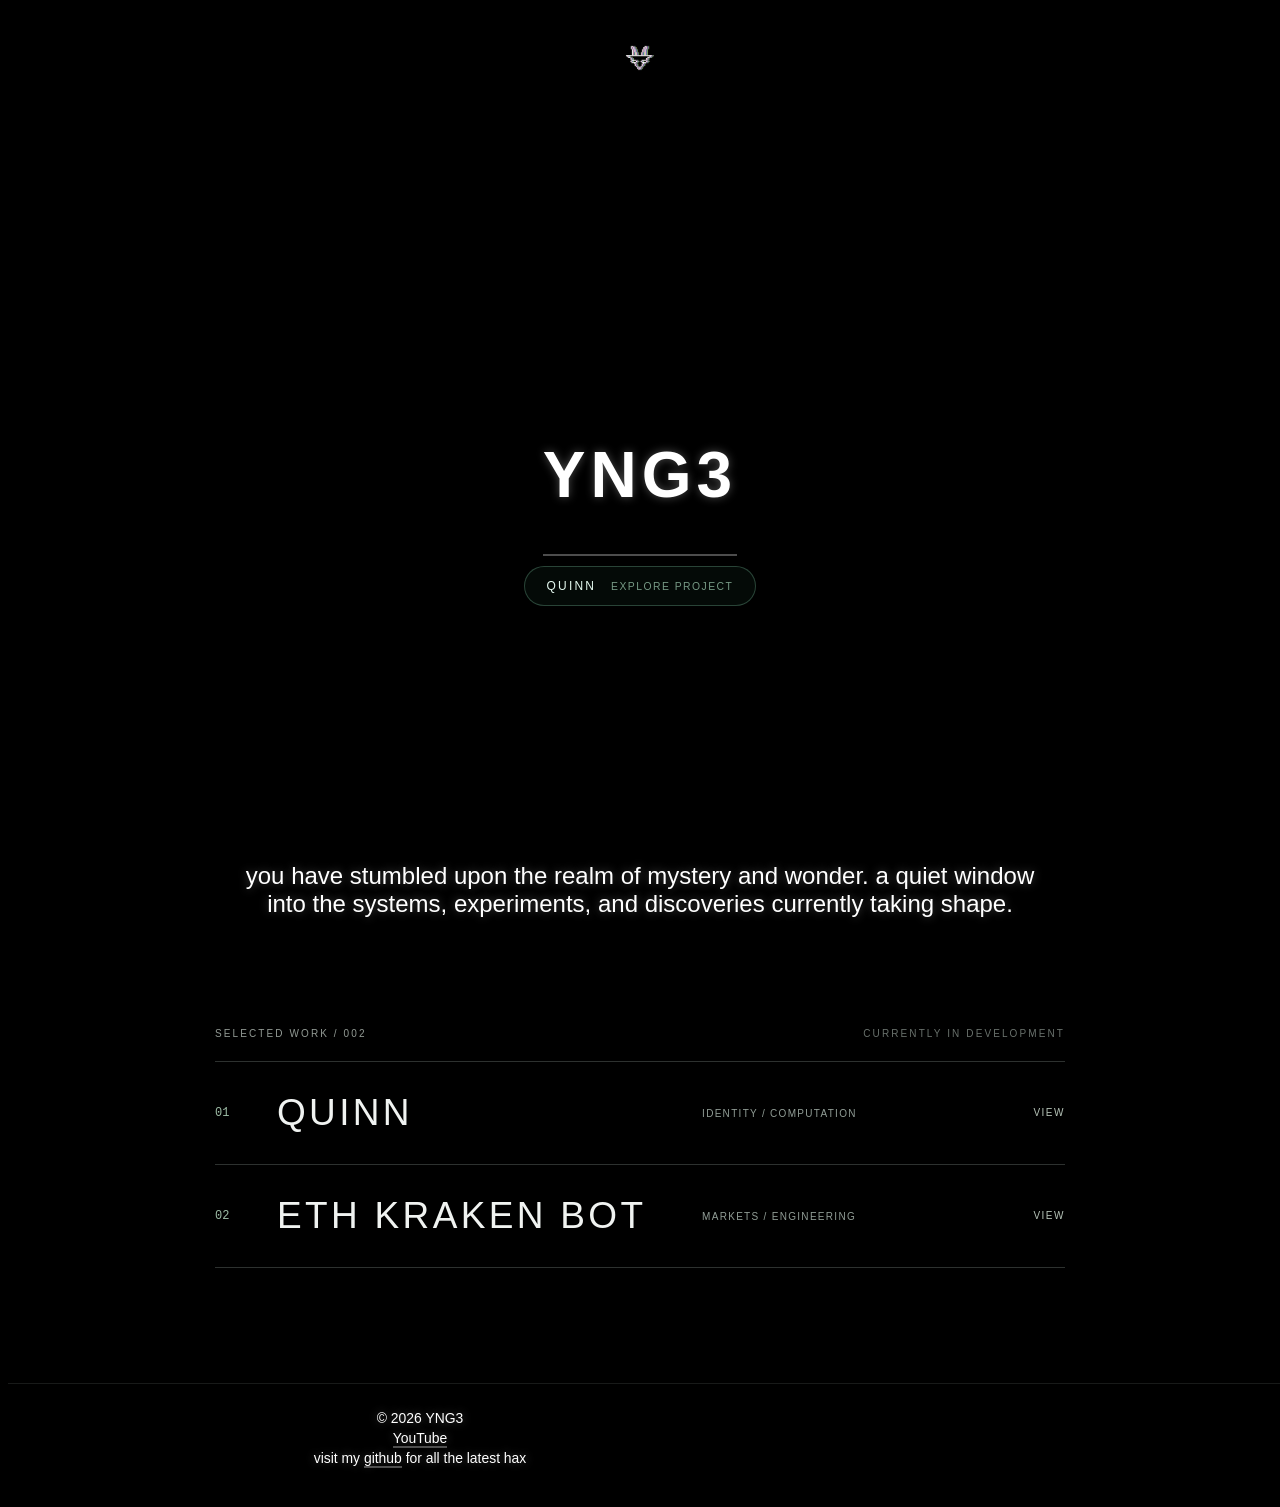
==== commit 842326ad: "Add ETH Kraken Bot as YNG3 selected project without redesigning homepage" ====
--- a/index.html
+++ b/index.html
@@ -1,239 +1,275 @@
-<!doctype html>
+<!DOCTYPE html>
 <html lang="en">
-<head>
-  <meta charset="utf-8">
-  <meta name="viewport" content="width=device-width,initial-scale=1,viewport-fit=cover">
-  <meta name="theme-color" content="#080911">
-  <meta name="color-scheme" content="dark light">
-  <meta name="description" content="YNG3 — an independent digital realm for experiments in intelligence, identity, and the edges of possibility.">
-  <meta property="og:type" content="website">
-  <meta property="og:title" content="YNG3 — Enter the unknown">
-  <meta property="og:description" content="An independent digital realm. Ideas from the outer edge of possibility.">
-  <meta name="referrer" content="no-referrer">
-  <meta http-equiv="Content-Security-Policy" content="default-src 'self'; script-src 'sha256-AXZMKJJujIDVJ7ZecGGyxJ84x9HVHSJ6TWAUanQEvZ8='; style-src 'sha256-KeKSP3oA4rVaIktxo6ekA5B8B5Bz6MRP3VhpO3Pt9EY='; img-src 'self' data:; connect-src 'none'; object-src 'none'; frame-src 'none'; base-uri 'self'; form-action 'none'">
-  <title>YNG3 — Enter the Unknown</title>
-  <link rel="icon" href="./logo.ico" sizes="any">
-  <style>
-:root{--dark:#080911;--dark2:#0e1020;--paper:#eeece7;--ink:#101114;--violet:#a8a6f8;--fuchsia:#f8aab9;--ice:#dfedf6;--line:rgba(255,255,255,.17);--micro:'SFMono-Regular',Consolas,'Liberation Mono',monospace;--display:Arial,Helvetica,sans-serif;--ease:cubic-bezier(.22,1,.36,1)}
-*,*::before,*::after{box-sizing:border-box}html{scroll-behavior:smooth;scroll-padding-top:90px}body{margin:0;color:var(--paper);background:var(--dark);font-family:var(--display);-webkit-font-smoothing:antialiased;overflow-x:hidden}::selection{background:#b8b0fe;color:#101019}a{color:inherit;text-decoration:none}button{font:inherit}button,a{ -webkit-tap-highlight-color:transparent}a:focus-visible,button:focus-visible{outline:2px solid #d9cfff;outline-offset:5px}img,canvas,svg{display:block}.skip{position:fixed;left:20px;top:-100px;z-index:1000;padding:12px 18px;background:white;color:black}.skip:focus{top:12px}.intro-curtain{pointer-events:none;position:fixed;inset:0;background:#e9e7e0;color:#13131b;z-index:100;display:grid;place-content:center;gap:22px;text-align:center;animation:curtain .85s var(--ease) .45s both}.intro-curtain span{font-weight:900;font-size:clamp(3rem,13vw,9rem);letter-spacing:-.115em;padding-right:.1em;line-height:.85}.intro-curtain small{font:10px var(--micro);letter-spacing:.2em}.site-frame{position:fixed;inset:12px;border:1px solid rgba(233,228,255,.055);pointer-events:none;z-index:60}.cursor-glow{position:fixed;width:480px;height:480px;left:0;top:0;z-index:10;pointer-events:none;border-radius:50%;background:radial-gradient(circle,rgba(139,125,255,.068),transparent 65%);transform:translate(-50%,-50%);opacity:0;transition:opacity .4s ease}.site-header{position:absolute;top:0;left:0;right:0;height:93px;padding:0 clamp(26px,5.4vw,96px);display:flex;align-items:center;justify-content:space-between;gap:30px;z-index:30;border-bottom:1px solid rgba(255,255,255,.105)}.brand{display:inline-flex;align-items:center;gap:13px;font-size:23px;letter-spacing:-.09em;font-weight:900}.brand-three{color:var(--violet)}.brand-sigil{width:23px;height:23px;display:grid;place-items:center;position:relative;transform:rotate(-24deg)}.brand-sigil i{width:5px;height:22px;position:absolute;background:var(--paper);border-radius:5px}.brand-sigil i:nth-child(2){transform:rotate(60deg)}.brand-sigil i:nth-child(3){transform:rotate(120deg)}.main-nav{display:flex;gap:clamp(14px,3vw,46px)}.main-nav a,.header-action{font:600 10px/1.4 var(--micro);letter-spacing:.15em;white-space:nowrap}.main-nav a{color:#b3b2bd;transition:color .2s}.main-nav a:hover{color:white}.header-action{display:flex;align-items:center;gap:30px;border:1px solid rgba(230,225,255,.33);padding:15px 18px;transition:background .25s,color .25s}.header-action:hover{background:var(--paper);color:#11101b}.header-action span{font-size:17px;line-height:.6}.hero{position:relative;isolation:isolate;min-height:900px;height:100svh;max-height:1150px;overflow:hidden;background:radial-gradient(ellipse at 62% 38%,#17172e 0,#090a14 42%,#070810 78%)}.hero-grid{position:absolute;inset:0;background-image:linear-gradient(to right,rgba(200,187,255,.043) 1px,transparent 1px),linear-gradient(to bottom,rgba(200,187,255,.042) 1px,transparent 1px);background-size:9.1% 100%,100% 11.8%;opacity:.7;mask-image:linear-gradient(to bottom,transparent,black 15%,black 75%,transparent)}.hero-glow{position:absolute;width:min(67vw,900px);aspect-ratio:1;left:52%;top:45%;transform:translate(-50%,-50%);background:radial-gradient(circle,rgba(101,91,219,.22),rgba(82,68,174,.06) 40%,transparent 65%);filter:blur(25px);pointer-events:none}.hero-meta,.hero-bottom,.hero-edge,.scroll-cue{position:absolute;z-index:7}.hero-meta{top:132px;left:clamp(27px,5.4vw,96px);right:clamp(27px,5.4vw,96px);display:flex;justify-content:space-between;color:rgba(235,233,244,.58);font:9px/1.5 var(--micro);letter-spacing:.12em}.live-dot{display:inline-block;width:6px;height:6px;margin-right:12px;background:#b5a7ff;box-shadow:0 0 14px rgba(185,168,255,.9);border-radius:50%}.meta-cross{color:var(--violet);padding-left:18px;font-size:18px;vertical-align:-3px}.hero-center{position:absolute;inset:0;display:flex;align-items:center;justify-content:center}.hero-object{position:absolute;width:min(70vw,900px);aspect-ratio:1;left:50%;top:48%;transform:translate(-50%,-50%);opacity:.92}#portal{width:100%;height:100%;touch-action:pan-y;filter:saturate(1.08)}.portal-core{position:absolute;top:50%;left:50%;width:15.5%;aspect-ratio:1;border:1px solid rgba(230,221,255,.15);border-radius:50%;transform:translate(-50%,-50%);display:grid;place-items:center;box-shadow:0 0 40px 12px rgba(92,83,255,.05),inset 0 0 40px rgba(219,207,255,.055);pointer-events:none}.portal-cross{font-size:clamp(16px,3vw,42px);color:rgba(248,246,255,.27)}.portal-fine{position:absolute;inset:11%;border:1px solid rgba(233,228,255,.08);border-radius:50%;pointer-events:none}.portal-fine-a{transform:rotate(-20deg) scaleX(.66)}.portal-fine-b{transform:rotate(27deg) scaleX(.9)}.hero-title-wrap{position:relative;z-index:2;text-align:center;mix-blend-mode:screen;margin-top:28px;pointer-events:none}.hero-kicker{display:block;margin-bottom:14px;font:600 10px var(--micro);letter-spacing:.42em;color:#cecfdd}.hero-title{margin:0;color:#f6f4f0;font-size:clamp(170px,27vw,510px);letter-spacing:-.143em;padding-right:.13em;font-weight:900;line-height:.8;text-shadow:0 8px 80px rgba(11,10,40,.4)}.hero-title>span:first-child{color:transparent;-webkit-text-stroke:2px rgba(231,227,255,.88);text-shadow:none}.hero-title-dot{color:#beb2ff;font-size:.8em;letter-spacing:-.16em}.hero-subline{display:flex;justify-content:center;align-items:baseline;gap:23px;margin-top:45px;color:rgba(246,247,248,.86)}.hero-subline span{font:600 10px var(--micro);letter-spacing:.22em}.hero-subline span:nth-child(2){color:#aaa6ba}.hero-subline em{font:italic clamp(25px,3.1vw,54px) Georgia,serif;letter-spacing:-.055em;color:#e4d8f8}.hero-bottom{bottom:85px;left:clamp(27px,5.4vw,96px);right:clamp(27px,5.4vw,96px);display:flex;justify-content:space-between;align-items:flex-end;gap:20px}.hero-description{max-width:355px}.micro-label,.mode-label{font:10px var(--micro);letter-spacing:.18em;color:#a8a6c4}.hero-description p{color:#c0c0ce;margin:15px 0 0;font:15px/1.7 var(--display);max-width:330px}.hero-commands{text-align:right}.mode-label{margin-bottom:16px}.mode-label span{margin-left:12px;color:#d8cffd}.mode-controls{display:flex;gap:5px;justify-content:flex-end}.mode-control{cursor:pointer;border:1px solid rgba(246,241,255,.23);background:rgba(17,18,35,.55);color:#a9a6c0;padding:14px 16px;font:10px var(--micro);letter-spacing:.06em;transition:background .25s,border .25s,color .25s}.mode-control:hover,.mode-control.active{color:#171329;background:#eae5ff;border-color:#eae5ff}.motion-toggle{margin-top:14px;border:0;background:none;color:#9999ac;padding:2px 0;cursor:pointer;font:9px var(--micro);letter-spacing:.12em}.motion-toggle span{margin-left:8px;color:#ccc1f8}.scroll-cue{left:50%;bottom:24px;transform:translateX(-50%);display:flex;gap:10px;align-items:center;font:9px var(--micro);letter-spacing:.1em;color:#b3acc6;white-space:nowrap}.scroll-line{height:1px;width:24px;background:#69647d}.hero-edge{bottom:46%;font:9px var(--micro);letter-spacing:.2em;color:#87849d;writing-mode:vertical-rl}.hero-edge-left{left:18px;transform:rotate(180deg)}.hero-edge-right{right:18px}.statement{background:#0b0c13;min-height:620px;padding:90px clamp(26px,7vw,130px) 70px;display:flex;flex-direction:column;justify-content:space-between;position:relative;overflow:hidden}.statement::before{content:'✳';position:absolute;right:-4%;top:10px;font-size:min(45vw,700px);line-height:1;color:rgba(196,186,255,.018);pointer-events:none}.statement-number,.statement-bottom{font:10px var(--micro);letter-spacing:.15em;color:#9998b2}.statement-text{font-size:clamp(44px,7.5vw,128px);font-weight:800;line-height:.99;letter-spacing:-.09em;margin:70px 0 90px;position:relative;z-index:2}.statement-serif{font:italic 500 .98em Georgia,serif;letter-spacing:-.078em;color:#b3a8ff}.statement-bottom{display:flex;justify-content:space-between;align-items:center}.statement-spark{font-size:35px;line-height:.8;color:#b7a9f7}.work{background:var(--paper);color:var(--ink);padding:52px clamp(26px,7vw,130px) 110px}.section-head{display:flex;justify-content:space-between;border-top:1px solid rgba(13,13,20,.28);padding-top:18px;font:10px var(--micro);letter-spacing:.16em}.work-heading{display:grid;grid-template-columns:1fr auto;grid-template-rows:auto auto;gap:0 40px;margin:112px 0 80px}.eyebrow-dark{font:10px var(--micro);letter-spacing:.16em;color:#6a6672;margin:0 0 28px}.work-heading .eyebrow-dark{grid-column:1/-1}.work-heading h2,.connect h2{font-size:clamp(65px,9.2vw,165px);font-weight:900;line-height:.82;letter-spacing:-.103em;margin:0}.work-heading h2 em,.connect h2 em{font:italic 500 1.08em Georgia,serif;letter-spacing:-.09em;color:#8274c3}.work-intro{align-self:end;max-width:310px;font-size:15px;line-height:1.7;margin:0 0 9px;color:#59575d}.feature{border:1px solid rgba(19,19,22,.26);display:grid;grid-template-columns:minmax(0,1.18fr) minmax(0,1fr);min-height:570px}.feature-art{position:relative;display:flex;align-items:center;justify-content:center;overflow:hidden;background:radial-gradient(circle at 55% 45%,#272d42 0%,#111422 45%,#080a12 85%);min-height:550px;color:#ede8ff;isolation:isolate}.feature-grid{position:absolute;inset:0;background-image:linear-gradient(rgba(238,223,255,.045) 1px,transparent 1px),linear-gradient(90deg,rgba(238,223,255,.045) 1px,transparent 1px);background-size:9% 9%;transform:perspective(700px) rotateX(35deg) scale(1.5)}.feature-orbit{position:absolute;width:64%;aspect-ratio:1;border:1px solid rgba(211,199,255,.32);border-radius:50%;transform:rotate(32deg) scaleX(.58);transition:transform 1s var(--ease);box-shadow:0 0 50px rgba(171,157,255,.055)}.feature-orbit-a{width:80%;transform:rotate(55deg) scaleX(.7);border-color:rgba(176,167,255,.23)}.feature-orbit-b{width:71%;transform:rotate(-45deg) scaleX(.48);border-color:rgba(217,225,250,.4)}.feature-orbit-c{width:47%;transform:rotate(8deg) scaleX(.89);border-color:rgba(224,218,255,.5)}.feature-art:hover .feature-orbit-a{transform:rotate(105deg) scaleX(.7)}.feature-art:hover .feature-orbit-b{transform:rotate(-105deg) scaleX(.48)}.feature-art:hover .feature-orbit-c{transform:rotate(65deg) scaleX(.89)}.feature-core{display:grid;place-items:center;border:1px solid rgba(219,216,255,.4);border-radius:50%;width:24%;aspect-ratio:1;box-shadow:0 0 70px rgba(154,144,255,.25),inset 0 0 30px rgba(185,163,255,.13);font:200 clamp(45px,8vw,116px) Georgia,serif;z-index:1;position:relative}.feature-art-top,.feature-art-bottom{position:absolute;left:24px;right:24px;z-index:2;display:flex;justify-content:space-between;font:10px var(--micro);letter-spacing:.12em}.feature-art-top{top:24px}.feature-art-bottom{bottom:25px}.feature-art-bottom span{font-size:19px}.feature-copy{padding:clamp(28px,5vw,75px);display:flex;flex-direction:column;align-items:flex-start}.feature-index{display:flex;justify-content:space-between;width:100%;gap:15px;font:10px var(--micro);letter-spacing:.08em;color:#65636c}.feature-status{white-space:nowrap}.feature-status i{display:inline-block;width:6px;height:6px;border-radius:50%;background:#8072bd;margin-right:7px}.feature-copy h3{font-size:clamp(82px,9.7vw,156px);line-height:.9;letter-spacing:-.115em;margin:auto 0 12px;font-weight:900}.feature-period{color:#8174c2}.feature-italic{font:italic clamp(27px,2.5vw,45px) Georgia,serif;letter-spacing:-.055em;color:#6d5bb0;margin:0 0 32px}.feature-body{max-width:380px;font-size:16px;line-height:1.7;color:#55545a;margin:0 0 40px}.feature-link{margin-top:auto;width:100%;display:flex;justify-content:space-between;align-items:center;gap:18px;border-top:1px solid #9c999f;padding-top:19px;font:700 11px var(--micro);letter-spacing:.07em;transition:color .2s}.feature-link:hover{color:#7365ba}.link-arrow{font-size:26px;transition:transform .25s}.feature-link:hover .link-arrow{transform:translate(4px,-4px)}.index-row{display:grid;grid-template-columns:1fr 2fr 1fr;align-items:center;gap:20px;border-bottom:1px solid #9a989b;padding:44px 0 44px}.index-no,.index-status{font:10px var(--micro);letter-spacing:.1em;color:#77737b}.index-row h3{font-size:clamp(28px,3vw,44px);font-weight:800;letter-spacing:-.06em;margin:0 0 8px}.index-row p{font-size:14px;line-height:1.6;color:#77747a;margin:0;max-width:400px}.index-status{text-align:right}.index-status span{font-size:16px;color:#8174c2;margin-left:12px}.interlude{min-height:810px;padding:55px clamp(26px,7vw,130px) 58px;background:radial-gradient(ellipse at 50% 55%,#22223f 0,#11121e 45%,#090a11 85%);position:relative;overflow:hidden;display:flex;flex-direction:column;justify-content:space-between}.interlude-grid{position:absolute;inset:0;background:repeating-linear-gradient(90deg,transparent 0,transparent calc(12.5% - 1px),rgba(200,195,255,.055) calc(12.5% - 1px),rgba(200,195,255,.055) 12.5%);mask-image:linear-gradient(transparent,black 23%,black 75%,transparent)}.interlude-top,.interlude-bottom{display:flex;justify-content:space-between;position:relative;z-index:2;font:10px var(--micro);letter-spacing:.14em;color:#aaa5c6}.interlude-content{position:relative;z-index:2;margin:100px auto;text-align:center}.interlude-star{display:inline-block;color:#baacff;font-size:60px;line-height:.9;margin-bottom:24px;animation:starspin 30s linear infinite}.interlude-content h2{font-size:clamp(85px,13vw,225px);font-weight:900;letter-spacing:-.117em;line-height:.82;margin:0}.interlude-content h2 em{font:italic 500 1.03em Georgia,serif;letter-spacing:-.09em;color:#c7b7fd}.interlude-content p{font-size:clamp(14px,1.3vw,18px);line-height:1.8;max-width:545px;color:#c1bfd0;margin:45px auto 0}.connect{background:#e6e4df;color:#101014;padding:55px clamp(26px,7vw,130px) 140px}.connect-main{display:grid;grid-template-columns:1.5fr .5fr;gap:40px;margin:120px 0 90px}.connect-main>p{max-width:280px;font-size:17px;line-height:1.7;color:#5e5c60;align-self:end;margin:0 0 10px}.connect-links{border-top:1px solid rgba(20,20,20,.4)}.connect-links a{display:grid;grid-template-columns:.4fr 1.6fr 1fr 30px;gap:20px;align-items:center;min-height:122px;border-bottom:1px solid rgba(20,20,20,.3);transition:padding .3s,background .3s;padding:10px 8px}.connect-links a:hover{padding-left:25px;background:rgba(176,166,241,.16)}.connect-links a span{font:11px var(--micro);letter-spacing:.1em;color:#68646c}.connect-links strong{font-size:clamp(26px,3.6vw,52px);letter-spacing:-.06em}.connect-links b{font-size:24px;font-weight:400}.footer{background:#090a11;padding:45px clamp(26px,7vw,130px) 28px;overflow:hidden}.footer-top,.footer-bottom{display:flex;justify-content:space-between;gap:20px;font:10px var(--micro);letter-spacing:.1em;color:#a9a6b6}.footer-top a{color:#ddd6ff}.footer-type{font-size:clamp(140px,30.5vw,620px);font-weight:900;line-height:.8;letter-spacing:-.16em;white-space:nowrap;padding-right:.18em;margin:65px 0 45px;color:#e7e5e8}.footer-type span{color:transparent;-webkit-text-stroke:2px #e5e2f5}.footer-type i{font-style:normal;color:#b9a9ff}.footer-bottom{padding-top:23px;border-top:1px solid rgba(255,255,255,.17)}.reveal{opacity:1;transform:none}.js .reveal{opacity:0;transform:translateY(55px);transition:opacity 1s var(--ease),transform 1s var(--ease)}.js .reveal.in-view{opacity:1;transform:none}.no-script{padding:15px 20px;background:#12121c;color:white;text-align:center}
-@keyframes curtain{0%{clip-path:inset(0 0 0 0)}100%{clip-path:inset(0 0 100% 0);visibility:hidden}}@keyframes starspin{to{transform:rotate(360deg)}}
-@media(max-width:1050px){.hero{min-height:780px}.hero-object{width:min(95vw,790px);top:46%}.hero-title{font-size:clamp(130px,26vw,330px)}.hero-subline{margin-top:35px}.hero-bottom{bottom:80px}.work-heading{margin:100px 0 65px}.work-heading h2{font-size:clamp(66px,9vw,120px)}.feature{min-height:480px}.feature-art{min-height:480px}.feature-copy{padding:35px}.feature-copy h3{font-size:clamp(65px,9vw,110px)}.feature-index{flex-wrap:wrap}.feature-body{font-size:14px}.connect-main{grid-template-columns:1fr auto}}
-@media(max-width:760px){.site-frame{inset:7px}.site-header{height:75px;padding:0 25px}.brand{font-size:21px}.main-nav{display:none}.header-action{padding:12px 14px;gap:14px;font-size:9px}.hero{min-height:690px;height:100svh;max-height:980px}.hero-meta{top:107px;left:26px;right:26px;font-size:8px}.hero-meta span:last-child{display:none}.hero-object{width:112vw;max-width:750px;top:43%;left:50%}.hero-title-wrap{margin-top:0}.hero-kicker{font-size:8px;letter-spacing:.2em;margin-bottom:16px}.hero-title{font-size:clamp(118px,28vw,210px);letter-spacing:-.14em}.hero-subline{display:block;margin-top:24px}.hero-subline span{font-size:8px}.hero-subline span:nth-child(2){display:none}.hero-subline em{display:block;margin-top:9px;font-size:clamp(26px,6vw,43px)}.hero-bottom{bottom:78px;left:27px;right:27px;align-items:flex-start;flex-direction:column;gap:24px}.hero-description{max-width:350px}.hero-description p{font-size:13px;max-width:290px;line-height:1.55;margin-top:10px}.hero-commands{text-align:left}.mode-label{display:none}.mode-controls{justify-content:start}.mode-control{padding:10px 12px;font-size:9px}.motion-toggle{margin-top:10px}.hero-edge{display:none}.scroll-cue{bottom:16px;left:auto;right:25px;transform:none;font-size:8px}.statement{min-height:450px;padding:64px 27px 50px}.statement-text{font-size:clamp(42px,9vw,70px);margin:45px 0}.statement-bottom{font-size:8px}.statement-bottom span:first-child{max-width:230px;line-height:1.7}.work{padding:38px 25px 70px}.section-head{font-size:8px;gap:16px}.work-heading{display:block;margin:85px 0 55px}.work-heading h2{font-size:clamp(67px,11vw,110px)}.work-intro{margin-top:35px;font-size:14px;max-width:310px}.feature{display:block}.feature-art{min-height:420px}.feature-copy{min-height:445px;padding:28px}.feature-copy h3{margin:75px 0 10px;font-size:clamp(80px,19vw,140px)}.feature-body{max-width:100%;font-size:15px}.feature-link{margin-top:auto}.index-row{grid-template-columns:1fr 1fr;align-items:start;padding:35px 0}.index-row>div{grid-column:1/-1;grid-row:2}.index-status{grid-column:2;grid-row:1}.interlude{min-height:640px;padding:40px 25px}.interlude-content{margin:100px auto}.interlude-content h2{font-size:clamp(76px,15vw,130px)}.interlude-content p{font-size:14px}.interlude-star{font-size:45px}.interlude-top,.interlude-bottom{font-size:8px}.connect{padding:40px 25px 95px}.connect-main{display:block;margin:90px 0 65px}.connect h2{font-size:clamp(70px,12vw,125px)}.connect-main>p{font-size:15px;margin:30px 0 0}.connect-links a{grid-template-columns:34px 1fr 23px;min-height:106px;gap:10px}.connect-links a span:nth-child(3){display:none}.connect-links strong{font-size:clamp(27px,7vw,46px)}.footer{padding:38px 25px 26px}.footer-top,.footer-bottom{font-size:8px}.footer-type{margin:90px 0 65px;font-size:31vw}.footer-bottom span:last-child{display:none}}
-@media(max-width:410px){.hero-object{top:42%}.hero-bottom{bottom:69px}.hero-description p{font-size:12px}.hero-kicker{letter-spacing:.08em}.hero-title{font-size:29vw}.hero-subline{margin-top:17px}.hero-subline em{font-size:27px}.mode-control{padding:9px 8px;font-size:8px}.scroll-cue{display:none}.feature-art{min-height:350px}.feature-copy h3{font-size:82px}.work-heading h2{font-size:15vw}.statement-text{font-size:10.1vw}.connect h2{font-size:12vw}}
-@media(prefers-reduced-motion:reduce){html{scroll-behavior:auto}.intro-curtain{display:none}.js .reveal{opacity:1;transform:none;transition:none}.interlude-star{animation:none}.feature-orbit,.mode-control,.connect-links a,.link-arrow{transition:none}.cursor-glow{display:none}}
-
-</style>
-
-</head>
-<body>
-  <a class="skip" href="#main">Skip to main content</a>
-  <div class="intro-curtain" aria-hidden="true"><span>YNG3</span><small>ORIGIN / EST. IN CURIOSITY</small></div>
-  <div class="cursor-glow" aria-hidden="true"></div>
-  <div class="site-frame" aria-hidden="true"></div>
-  <header class="site-header" id="top">
-    <a href="#top" class="brand" aria-label="YNG3 — top of page"><span class="brand-sigil" aria-hidden="true"><i></i><i></i><i></i></span><span>YNG<span class="brand-three">3</span></span></a>
-    <nav class="main-nav" aria-label="Main navigation"><a href="#work">SELECTED WORK</a><a href="#ethos">THE IDEA</a><a href="#connect">CONNECT</a></nav>
-    <a class="header-action" href="./quinn/">ENTER QUINN <span aria-hidden="true">↗</span></a>
-  </header>
-  <main id="main">
-    <section class="hero" aria-labelledby="hero-title">
-      <div class="hero-grid" aria-hidden="true"></div>
-      <div class="hero-glow" aria-hidden="true"></div>
-      <div class="hero-meta"><span><b class="live-dot"></b> AN INDEPENDENT DIGITAL REALM</span><span>EST. SOMEWHERE BETWEEN REALITY & POSSIBILITY <span class="meta-cross" aria-hidden="true">✳</span></span></div>
-      <div class="hero-center">
-        <div class="hero-object" aria-hidden="true"><canvas id="portal" width="900" height="900"></canvas><div class="portal-core"><span class="portal-cross">✦</span></div><div class="portal-fine portal-fine-a"></div><div class="portal-fine portal-fine-b"></div></div>
-        <div class="hero-title-wrap"><span class="hero-kicker">THE INTERNET HAS OTHER DIMENSIONS.</span><h1 id="hero-title" class="hero-title">YNG<span>3</span><span class="hero-title-dot">.</span></h1><div class="hero-subline"><span>BEYOND THE ORDINARY</span><span> / </span><em>into the unknown.</em></div></div>
+  <head>
+    <meta charset="UTF-8">
+    <meta name="viewport" content="width=device-width, initial-scale=1, viewport-fit=cover">
+    <meta name="theme-color" content="#000000">
+    <meta name="description" content="YNG3 is a curated window into independent experiments in identity, intelligent systems, and digital technology.">
+    <title>YNG3</title>
+    <link rel="stylesheet" href="https://cdnjs.cloudflare.com/ajax/libs/animate.css/4.1.1/animate.min.css">
+    <link rel="shortcut icon" href="logo.ico" type="image/x-icon">
+    <style>
+      body {
+        background-color: #000;
+        color: #fff;
+        font-family: "Helvetica Neue", Arial, sans-serif;
+        text-align: center;
+      }
+
+      h1 {
+        font-size: 4em;
+        margin-top: 100px;
+        letter-spacing: 5px;
+        text-shadow: 0 0 10px rgba(255, 255, 255, 0.3);
+      }
+
+      p {
+        font-size: 1.5em;
+        margin-top: 30px;
+        max-width: 800px;
+        margin-left: auto;
+        margin-right: auto;
+        text-shadow: 0 0 10px rgba(255, 255, 255, 0.3);
+      }
+
+      a {
+        color: #fff;
+        text-decoration: none;
+        border-bottom: 2px solid rgba(255, 255, 255, 0.3);
+      }
+
+      .logo {
+        height: 100px; /* adjust the height to your desired size */
+        width: auto;
+      }
+
+      .footer {
+        position: fixed;
+        left: 0;
+        bottom: 0;
+        width: 100%;
+        background-color: rgba(0, 0, 0, 0.5);
+        color: #fff;
+        font-size: .5em;
+        padding: 10px 0;
+        text-align: center;
+      }
+
+      .footer p {
+        margin: 0;
+        padding: 0;
+        line-height: 1;
+      }
+
+      .center {
+        display: flex;
+        justify-content: center;
+        align-items: center;
+        height: 80vh;
+      }
+
+      .button {
+        display: inline-block;
+        margin-top: 20px;
+        padding: 12px 20px;
+        background-color: #fff;
+        color: #000;
+        border-radius: 5px;
+        font-size: 1.2em;
+        text-transform: uppercase;
+        font-weight: bold;
+        letter-spacing: 2px;
+        text-decoration: none;
+        transition: all 0.3s ease;
+      }
+
+      .button:hover {
+        background-color: #000;
+        color: #fff;
+        cursor: pointer;
+      }
+
+      /* QUINN portfolio entry */
+      .hero-center {
+        flex-direction: column;
+        gap: 10px;
+      }
+
+      .quinn-entry {
+        display: inline-flex;
+        align-items: center;
+        gap: 15px;
+        padding: 12px 22px;
+        color: #e4f9ef;
+        border: 1px solid rgba(137, 219, 179, .28);
+        border-radius: 999px;
+        background: rgba(50, 125, 91, .08);
+        font-size: .75rem;
+        font-weight: 500;
+        letter-spacing: .18em;
+        text-transform: uppercase;
+        text-shadow: none;
+        text-decoration: none;
+        transition: border-color .25s ease, background .25s ease, transform .25s ease;
+      }
+
+      .quinn-entry:hover, .quinn-entry:focus-visible {
+        color: #fff;
+        background: rgba(50, 125, 91, .18);
+        border-color: rgba(156, 252, 202, .58);
+        transform: translateY(-2px);
+      }
+
+      .quinn-entry small {
+        color: rgba(183, 234, 204, .64);
+        font-size: .65rem;
+        letter-spacing: .14em;
+      }
+
+      @media (max-width: 480px) {
+        .quinn-entry { padding: 12px 15px; gap: 10px; font-size: .7rem; }
+        .quinn-entry small { font-size: .6rem; }
+      }
+
+
+      /* Curated public signals — original YNG3 structure remains intact */
+      .curation {
+        max-width: 850px;
+        margin: 108px auto 0;
+        padding: 0 28px;
+        text-align: left;
+        color: #f0f3f1;
+      }
+      .curation-heading {
+        display: flex;
+        justify-content: space-between;
+        gap: 22px;
+        align-items: baseline;
+        margin-bottom: 19px;
+        color: #929a94;
+        font: 500 10px/1.6 "Helvetica Neue", Arial, sans-serif;
+        letter-spacing: .21em;
+        text-transform: uppercase;
+      }
+      .curation-heading span:last-child { color: #69716c; }
+      .project-reveal { border-top: 1px solid rgba(226,242,232,.2); border-bottom: 1px solid rgba(226,242,232,.2); }
+      .project-reveal + .project-reveal { border-top: 0; }
+      .project-reveal summary {
+        display: grid;
+        grid-template-columns: 44px minmax(0,1fr) minmax(125px,.7fr) 60px;
+        align-items: center;
+        gap: 18px;
+        min-height: 102px;
+        cursor: pointer;
+        list-style: none;
+        transition: background .2s ease, padding .2s ease;
+      }
+      .project-reveal summary::-webkit-details-marker { display: none; }
+      .project-reveal summary::marker { content: ""; }
+      .project-reveal summary:hover { background: rgba(181,213,190,.025); padding-left: 8px; }
+      .project-id { color: #9dbca6; font: 500 12px/1.5 monospace; }
+      .project-title { font-size: clamp(24px,3.2vw,37px); font-weight: 450; letter-spacing: .09em; }
+      .project-type { font: 500 10px/1.5 "Helvetica Neue", Arial, sans-serif; color: #919d96; letter-spacing: .13em; text-transform: uppercase; }
+      .project-toggle { font: 500 10px/1.4 "Helvetica Neue", Arial, sans-serif; color: #b7c5b9; letter-spacing: .15em; text-transform: uppercase; text-align: right; }
+      .project-reveal[open] .project-toggle { color: #d8eadd; }
+      .project-reveal[open] .project-toggle::after { content: " /"; }
+      .project-description { max-width: 600px; padding: 0 0 36px 62px; }
+      .project-description p {
+        color: #aebcb1;
+        text-shadow: none;
+        font-size: 14px;
+        line-height: 1.85;
+        max-width: 690px;
+        margin: 0 0 20px;
+        text-align: left;
+      }
+      .project-description a {
+        display: inline-block;
+        color: #d9eadf;
+        border-bottom: 1px solid rgba(192,225,204,.47);
+        padding-bottom: 7px;
+        font: 600 11px/1.5 "Helvetica Neue", Arial, sans-serif;
+        letter-spacing: .14em;
+        text-transform: uppercase;
+      }
+      .project-description a:hover { border-color: #e4ffec; }
+      .footer {
+        position: static;
+        width: 100%;
+        margin-top: 115px;
+        border-top: 1px solid rgba(220,231,223,.11);
+        background: transparent;
+        padding: 24px 12px 30px;
+        font-size: .58em;
+      }
+      .footer p { line-height: 1.45; }
+      @media(max-width:600px) {
+        .center { height: 65vh; min-height: 350px; }
+        h1 { margin-top: 35px; font-size: clamp(3rem,15vw,4em); }
+        .logo { height: 80px; }
+        body > p { padding: 0 22px; font-size: 1.1em; line-height: 1.7; }
+        .curation { margin-top: 85px; padding: 0 22px; }
+        .project-reveal summary { grid-template-columns: 32px 1fr 56px; gap: 10px; min-height: 93px; }
+        .project-type { grid-column: 2; grid-row: 2; margin-top: -25px; font-size: 9px; }
+        .project-toggle { grid-column: 3; grid-row: 1; }
+        .project-description { padding-left: 0; }
+        .curation-heading { font-size: 9px; letter-spacing: .14em; }
+        .footer { margin-top: 80px; }
+      }
+      @media (prefers-reduced-motion: reduce) {
+        html { scroll-behavior: auto; }
+        .project-reveal summary { transition: none; }
+      }
+    </style>
+  </head>
+  <body>
+    <img src="logo.png" alt="Logo" class="logo">
+    <div class="center hero-center">
+      <a href="https://yng3.github.io/"><h1 class="animate__animated animate__fadeInDown">YNG3</h1></a>
+      <a class="quinn-entry animate__animated animate__fadeInUp" href="/quinn/" aria-label="Explore QUINN project">
+        <span>QUINN</span>
+        <small>Explore project</small>
+      </a>
+    </div>
+    <p class="animate__animated animate__fadeInUp">you have stumbled upon the realm of mystery and wonder. a quiet window into the systems, experiments, and discoveries currently taking shape.</p>
+
+
+    <section class="curation" aria-label="Selected work">
+      <div class="curation-heading">
+        <span>Selected work / 002</span>
+        <span>Currently in development</span>
       </div>
-      <div class="hero-bottom"><div class="hero-description"><span class="micro-label">[ THE THESIS ]</span><p>A home for unconventional ideas, intelligent systems, and things that don't fit neatly into a category.</p></div><div class="hero-commands"><div class="mode-label">TUNE THE UNIVERSE <span>↘</span></div><div class="mode-controls" role="group" aria-label="Choose portal animation"><button type="button" class="mode-control active" data-mode="orbit" aria-pressed="true">01 / ORBIT</button><button type="button" class="mode-control" data-mode="bloom" aria-pressed="false">02 / BLOOM</button><button type="button" class="mode-control" data-mode="drift" aria-pressed="false">03 / DRIFT</button></div><button id="motion-toggle" class="motion-toggle" type="button" aria-pressed="false">PAUSE MOTION <span aria-hidden="true">Ⅱ</span></button></div></div>
-      <a class="scroll-cue" href="#work"><span>SCROLL TO ENTER</span><span class="scroll-line" aria-hidden="true"></span><span aria-hidden="true">↓</span></a>
-      <div class="hero-edge hero-edge-left" aria-hidden="true">YNG3 / TRANSMISSION 0001</div><div class="hero-edge hero-edge-right" aria-hidden="true">NO RULES FOR WHAT COMES NEXT</div>
+      <details class="project-reveal">
+        <summary aria-label="Expand QUINN project preview">
+          <span class="project-id">01</span>
+          <strong class="project-title">QUINN</strong>
+          <span class="project-type">Identity / Computation</span>
+          <span class="project-toggle">View</span>
+        </summary>
+        <div class="project-description">
+          <p>An exploration of persistent cryptographic identity, governed execution, and continuity beyond a single machine. Built deliberately, with authority constrained at every boundary.</p>
+          <a href="/quinn/">Explore QUINN</a>
+        </div>
+      </details>
+      <details class="project-reveal">
+        <summary aria-label="Expand ETH Kraken Bot project preview">
+          <span class="project-id">02</span>
+          <strong class="project-title">ETH KRAKEN BOT</strong>
+          <span class="project-type">Markets / Engineering</span>
+          <span class="project-toggle">View</span>
+        </summary>
+        <div class="project-description">
+          <p>A deterministic Python futures paper-trading research system. Explore its market-data safeguards, strategy blockers, risk gates, hash-chained audit records, and documented limitations. Paper autonomy and live trading are not qualified in the latest available audit.</p>
+          <a href="/eth/">Explore ETH research</a>
+        </div>
+      </details>
     </section>
-    <section class="statement" aria-label="YNG3 introduction"><div class="statement-number">001 — THE ARRIVAL</div><p class="statement-text reveal">NOT EVERYTHING<br>IS MEANT TO BE <span class="statement-serif">understood.</span></p><div class="statement-bottom"><span>AN EXPLORATION WITHOUT A PREDEFINED DESTINATION.</span><span class="statement-spark" aria-hidden="true">✳</span></div></section>
-    <section class="work" id="work" aria-labelledby="work-title">
-      <div class="section-head"><span>01 / SELECTED WORLDS</span><span>PROJECT INDEX — 2026</span></div>
-      <div class="work-heading reveal"><p class="eyebrow-dark">THE THINGS WE ARE BUILDING</p><h2 id="work-title">IDEAS WITH<br><em>GRAVITY.</em></h2><p class="work-intro">The most interesting projects rarely start with a business plan. They start with a question that won't leave you alone.</p></div>
-      <article class="feature" aria-labelledby="quinn-name">
-        <a class="feature-art" href="./quinn/" aria-label="Explore QUINN" ><div class="feature-grid" aria-hidden="true"></div><div class="feature-orbit feature-orbit-a" aria-hidden="true"></div><div class="feature-orbit feature-orbit-b" aria-hidden="true"></div><div class="feature-orbit feature-orbit-c" aria-hidden="true"></div><div class="feature-core" aria-hidden="true">Q</div><div class="feature-art-top">[ Q / 001 ] <span>EXPERIMENTAL INTELLIGENCE</span></div><div class="feature-art-bottom">THE ROOT IS NOT THE RUNTIME <span>↗</span></div></a>
-        <div class="feature-copy"><div class="feature-index"><span>001 / FEATURED PROJECT</span><span class="feature-status"><i></i> IN DEVELOPMENT</span></div><h3 id="quinn-name">QUINN<span class="feature-period">.</span></h3><p class="feature-italic">An identity, untethered.</p><p class="feature-body">An experiment in persistent identity, governed computation, and continuity beyond any single machine. A different starting point for intelligence.</p><a class="feature-link" href="./quinn/"><span>EXPLORE THE WORLD OF QUINN</span><span class="link-arrow" aria-hidden="true">↗</span></a></div>
-      </article>
-      <div class="index-row" aria-label="The ongoing YNG3 laboratory"><span class="index-no">002 — ∞</span><div><h3>THE OPEN LAB.</h3><p>Further experiments, strange interfaces, and ideas taking shape behind the scenes.</p></div><span class="index-status">MORE TO COME <span aria-hidden="true">✳</span></span></div>
-    </section>
-    <section class="interlude" id="ethos" aria-labelledby="ethos-title"><div class="interlude-grid" aria-hidden="true"></div><div class="interlude-top"><span>02 / A WAY OF SEEING</span><span>THE OPERATING PRINCIPLE</span></div><div class="interlude-content reveal"><span class="interlude-star" aria-hidden="true">✳</span><h2 id="ethos-title">STAY<br><em>CURIOUS.</em></h2><p>No fixed discipline. No pre-approved destination. Just an enduring interest in what lies at the intersection of technology, imagination, and human intent.</p></div><div class="interlude-bottom"><span>BUILD / QUESTION / REPEAT</span><span>SCROLL ON ↓</span></div></section>
-    <section class="connect" id="connect" aria-labelledby="connect-title"><div class="section-head"><span>03 / FIND THE SIGNAL</span><span>THE WORLD IS STILL OPEN</span></div><div class="connect-main"><div><p class="eyebrow-dark">THERE IS ALWAYS MORE TO DISCOVER.</p><h2 id="connect-title">FOLLOW THE<br><em>THREAD.</em></h2></div><p>Explore the work. Follow the experiments. See what emerges next.</p></div><div class="connect-links"><a href="https://github.com/YNG3" rel="noopener noreferrer" target="_blank"><span>01</span><strong>GITHUB</strong><span>CODE / EXPERIMENTS</span><b aria-hidden="true">↗</b></a><a href="https://youtube.com/@ynotloc?si=pqxuKUOhRbvVTWKb" rel="noopener noreferrer" target="_blank"><span>02</span><strong>YOUTUBE</strong><span>VIDEO / TRANSMISSIONS</span><b aria-hidden="true">↗</b></a><a href="./quinn/"><span>03</span><strong>QUINN</strong><span>ENTER / THE PROJECT</span><b aria-hidden="true">↗</b></a></div></section>
-  </main>
-  <footer class="footer"><div class="footer-top"><span>YOU'VE REACHED THE EDGE.</span><a href="#top">RETURN TO ORIGIN ↑</a></div><div class="footer-type" aria-hidden="true">YNG<span>3</span><i>.</i></div><div class="footer-bottom"><span>© <span id="year">2026</span> YNG3. AN INDEPENDENT DIGITAL REALM.</span><span>MADE FOR THE UNEXPECTED. ✳</span></div></footer>
-  <noscript><p class="no-script">The site remains navigable without JavaScript; animated visuals and interactive modes require JavaScript.</p></noscript>
-  <script>
-'use strict';
-(() => {
-  document.documentElement.classList.add('js');
-  const $ = (q, root = document) => root.querySelector(q);
-  const $$ = (q, root = document) => Array.from(root.querySelectorAll(q));
-  const reduce = window.matchMedia('(prefers-reduced-motion: reduce)');
-  const year = $('#year');
-  if (year) year.textContent = new Date().getFullYear();
-
-  const sections = $$('.reveal');
-  if ('IntersectionObserver' in window && !reduce.matches) {
-    const observer = new IntersectionObserver(entries => {
-      for (const entry of entries) if (entry.isIntersecting) {
-        entry.target.classList.add('in-view');
-        observer.unobserve(entry.target);
-      }
-    }, { threshold: .12 });
-    sections.forEach(node => observer.observe(node));
-  } else sections.forEach(node => node.classList.add('in-view'));
-
-  const glow = $('.cursor-glow');
-  if (glow && window.matchMedia('(pointer:fine)').matches && !reduce.matches) {
-    window.addEventListener('pointermove', ev => {
-      glow.style.opacity = '1';
-      glow.style.left = ev.clientX + 'px';
-      glow.style.top = ev.clientY + 'px';
-    }, { passive: true });
-  }
-
-  const canvas = $('#portal');
-  if (!canvas || !canvas.getContext) return;
-  const ctx = canvas.getContext('2d', { alpha: true });
-  if (!ctx) return;
-  let W = 900, H = 900, DPR = 1, t = 0, last = 0;
-  let running = !reduce.matches, mode = 'orbit', frameId = 0;
-  let tiltX = -.22, tiltY = .15, targetX = -.22, targetY = .15;
-  let drag = false, lastPointer = null;
-  const modes = $$('.mode-control');
-  const toggle = $('#motion-toggle');
-  let seed = 197619;
-  const rand = () => { seed = (seed * 1664525 + 1013904223) >>> 0; return seed / 4294967296; };
-  const dust = Array.from({ length: 530 }, () => ({ x: (rand()-.5)*2.4, y: (rand()-.5)*2.4, z: (rand()-.5)*2.4, size: rand()*1.5+.3, phase: rand()*6.28 }));
-  const points = Array.from({ length: 1230 }, (_, i) => {
-    const a = rand()*Math.PI*2, b = rand()*Math.PI*2;
-    return { a, b, seed: rand(), size: rand()*.8+.3, phase: i*.47, hue:rand() };
-  });
-  const strokeLoop = (arr, color, width) => {
-    if (!arr.length) return;
-    ctx.beginPath(); ctx.moveTo(arr[0][0], arr[0][1]);
-    for (let j=1;j<arr.length;j++) ctx.lineTo(arr[j][0], arr[j][1]);
-    ctx.strokeStyle = color; ctx.lineWidth = width; ctx.stroke();
-  };
-  const rot = (x,y,z) => {
-    const cy=Math.cos(tiltY),sy=Math.sin(tiltY),cx=Math.cos(tiltX),sx=Math.sin(tiltX);
-    const x1=x*cy-z*sy, z1=x*sy+z*cy;
-    return [x1,y*cx-z1*sx,y*sx+z1*cx];
-  };
-  const proj = (x,y,z) => {
-    const r = rot(x,y,z), perspective=3.7/(r[2]+5.2);
-    const scale = Math.min(W,H)*.34*perspective;
-    return [W*.5+r[0]*scale,H*.5+r[1]*scale,r[2]];
-  };
-  function point(a,b,seedValue) {
-    const wobble = mode==='bloom' ? .15*Math.sin(3*a+t*.8+seedValue) : mode==='drift' ? .22*Math.sin(2*b + t*.26) : 0;
-    const minor = mode==='bloom' ? .78 : mode==='drift' ? .46 : .62;
-    const major = mode==='drift' ? 1.67 : 1.36;
-    const phase = t*(mode==='orbit' ? .13 : mode==='bloom' ? -.09 : .028);
-    const A=a+phase, B=b + (mode==='bloom'?t*.16:0);
-    const r=major + (minor+wobble)*Math.cos(B);
-    return [r*Math.cos(A),r*Math.sin(A),(minor+wobble)*Math.sin(B)*.9];
-  }
-  function draw() {
-    ctx.clearRect(0,0,W,H);
-    const cx=W*.5,cy=H*.5;
-    const bg=ctx.createRadialGradient(cx,cy,W*.03,cx,cy,W*.49);
-    bg.addColorStop(0,'rgba(149,112,254,.15)');
-    bg.addColorStop(.35,'rgba(107,79,199,.065)');
-    bg.addColorStop(1,'rgba(74,63,176,0)');
-    ctx.fillStyle=bg;ctx.fillRect(0,0,W,H);
-
-    for(const s of dust){
-      const q=proj(s.x*1.95,s.y*1.95,s.z*1.95);
-      const alpha=(.17+.25*(Math.sin(t*.28+s.phase)+1)/2);
-      ctx.fillStyle=`rgba(204,193,252,${alpha})`;
-      ctx.beginPath();ctx.arc(q[0],q[1],s.size,0,Math.PI*2);ctx.fill();
-    }
-    for(let k=0;k<9;k++){
-      const coords=[];const theta=k/9*Math.PI*2;
-      for(let j=0;j<=110;j++){
-        const a=j/110*Math.PI*2;
-        const [x,y,z]=point(a,theta,.3);
-        const p=proj(x,y,z); coords.push(p);
-      }
-      strokeLoop(coords,`rgba(182,173,250,${k%3===0?.16:.064})`,.8);
-    }
-    for(let k=0;k<12;k++){
-      const coords=[];const a=k/12*Math.PI*2;
-      for(let j=0;j<=75;j++){
-        const b=j/75*Math.PI*2;
-        const [x,y,z]=point(a,b,.4);
-        coords.push(proj(x,y,z));
-      }
-      strokeLoop(coords,'rgba(210,191,255,.055)',.65);
-    }
-    const ordered=[];
-    for(const d of points){
-      const [x,y,z]=point(d.a,d.b,d.seed*7);
-      const p=proj(x,y,z);
-      ordered.push([p[0],p[1],p[2],d]);
-    }
-    ordered.sort((a,b)=>a[2]-b[2]);
-    for(const p of ordered){
-      const depth=Math.max(.05,Math.min(1,(p[2]+2.5)/5));
-      const bright=.14+depth*.7;
-      const hue=p[3].hue;
-      const radius=p[3].size*(.65+.7*depth);
-      ctx.fillStyle=hue>.93?`rgba(255,211,225,${bright})`:hue>.56?`rgba(210,193,255,${bright})`:`rgba(164,170,255,${bright})`;
-      ctx.beginPath();ctx.arc(p[0],p[1],radius,0,Math.PI*2);ctx.fill();
-    }
-    const center=ctx.createRadialGradient(cx,cy,0,cx,cy,W*.14);
-    center.addColorStop(0,'rgba(12,11,22,.55)');center.addColorStop(1,'rgba(13,11,31,0)');
-    ctx.fillStyle=center;ctx.beginPath();ctx.arc(cx,cy,W*.14,0,Math.PI*2);ctx.fill();
-    ctx.beginPath();ctx.arc(cx,cy,Math.min(W,H)*.36,0,Math.PI*2);ctx.strokeStyle='rgba(210,205,255,.09)';ctx.lineWidth=1;ctx.stroke();
-  }
-  function animate(now) {
-    if (!running) return;
-    if (now-last>30) {
-      const delta = last ? Math.min(.06,(now-last)/1000) : .033;
-      t += delta;
-      tiltX += (targetX-tiltX)*.035;
-      tiltY += (targetY-tiltY)*.035;
-      if(!drag) targetY += .0025;
-      draw();last=now;
-    }
-    frameId = requestAnimationFrame(animate);
-  }
-  function resize() {
-    const rect = canvas.getBoundingClientRect();
-    W = Math.max(1,rect.width);H=Math.max(1,rect.height);
-    DPR=Math.min(1.75,window.devicePixelRatio||1);
-    canvas.width=Math.round(W*DPR);canvas.height=Math.round(H*DPR);
-    ctx.setTransform(DPR,0,0,DPR,0,0);
-    draw();
-  }
-  function setMode(next){
-    if(!['orbit','bloom','drift'].includes(next))return;
-    mode=next;
-    for(const button of modes){const selected=button.dataset.mode===next;button.classList.toggle('active',selected);button.setAttribute('aria-pressed',String(selected));}
-    if(!running)draw();
-  }
-  modes.forEach(button=>button.addEventListener('click',()=>setMode(button.dataset.mode)));
-  function syncToggle() {
-    if(!toggle)return;
-    toggle.setAttribute('aria-pressed',String(!running));
-    toggle.innerHTML=running?'PAUSE MOTION <span aria-hidden="true">Ⅱ</span>':'RESUME MOTION <span aria-hidden="true">▷</span>';
-  }
-  function startStop(on){
-    running=on;cancelAnimationFrame(frameId);last=0;
-    if(on)frameId=requestAnimationFrame(animate);else draw();syncToggle();
-  }
-  if(toggle)toggle.addEventListener('click',()=>startStop(!running));
-  canvas.addEventListener('pointerdown',e=>{drag=true;lastPointer={x:e.clientX,y:e.clientY};canvas.setPointerCapture?.(e.pointerId);});
-  canvas.addEventListener('pointermove',e=>{if(!drag||!lastPointer)return;targetY+=(e.clientX-lastPointer.x)*.008;targetX=Math.max(-1.3,Math.min(1.3,targetX+(e.clientY-lastPointer.y)*.006));lastPointer={x:e.clientX,y:e.clientY};if(!running){tiltX=targetX;tiltY=targetY;draw();}});
-  const endDrag=()=>{drag=false;lastPointer=null;};
-  canvas.addEventListener('pointerup',endDrag);canvas.addEventListener('pointercancel',endDrag);
-  if('ResizeObserver' in window)new ResizeObserver(resize).observe(canvas);else window.addEventListener('resize',resize,{passive:true});
-  if(reduce.addEventListener)reduce.addEventListener('change',e=>startStop(!e.matches));
-  resize();syncToggle();if(running)frameId=requestAnimationFrame(animate);
-})();
-
-</script>
-</body>
-</html>+
+    <div class="footer">
+      <p>&copy; 2026 YNG3</p>
+      <p><a href="https://youtube.com/@ynotloc?si=pqxuKUOhRbvVTWKb">YouTube</a></p>
+      <p>visit my <a href="https://github.com/YNG3">github</a> for all the latest hax</p>
+    </div>
+
+  </body>
+</html>
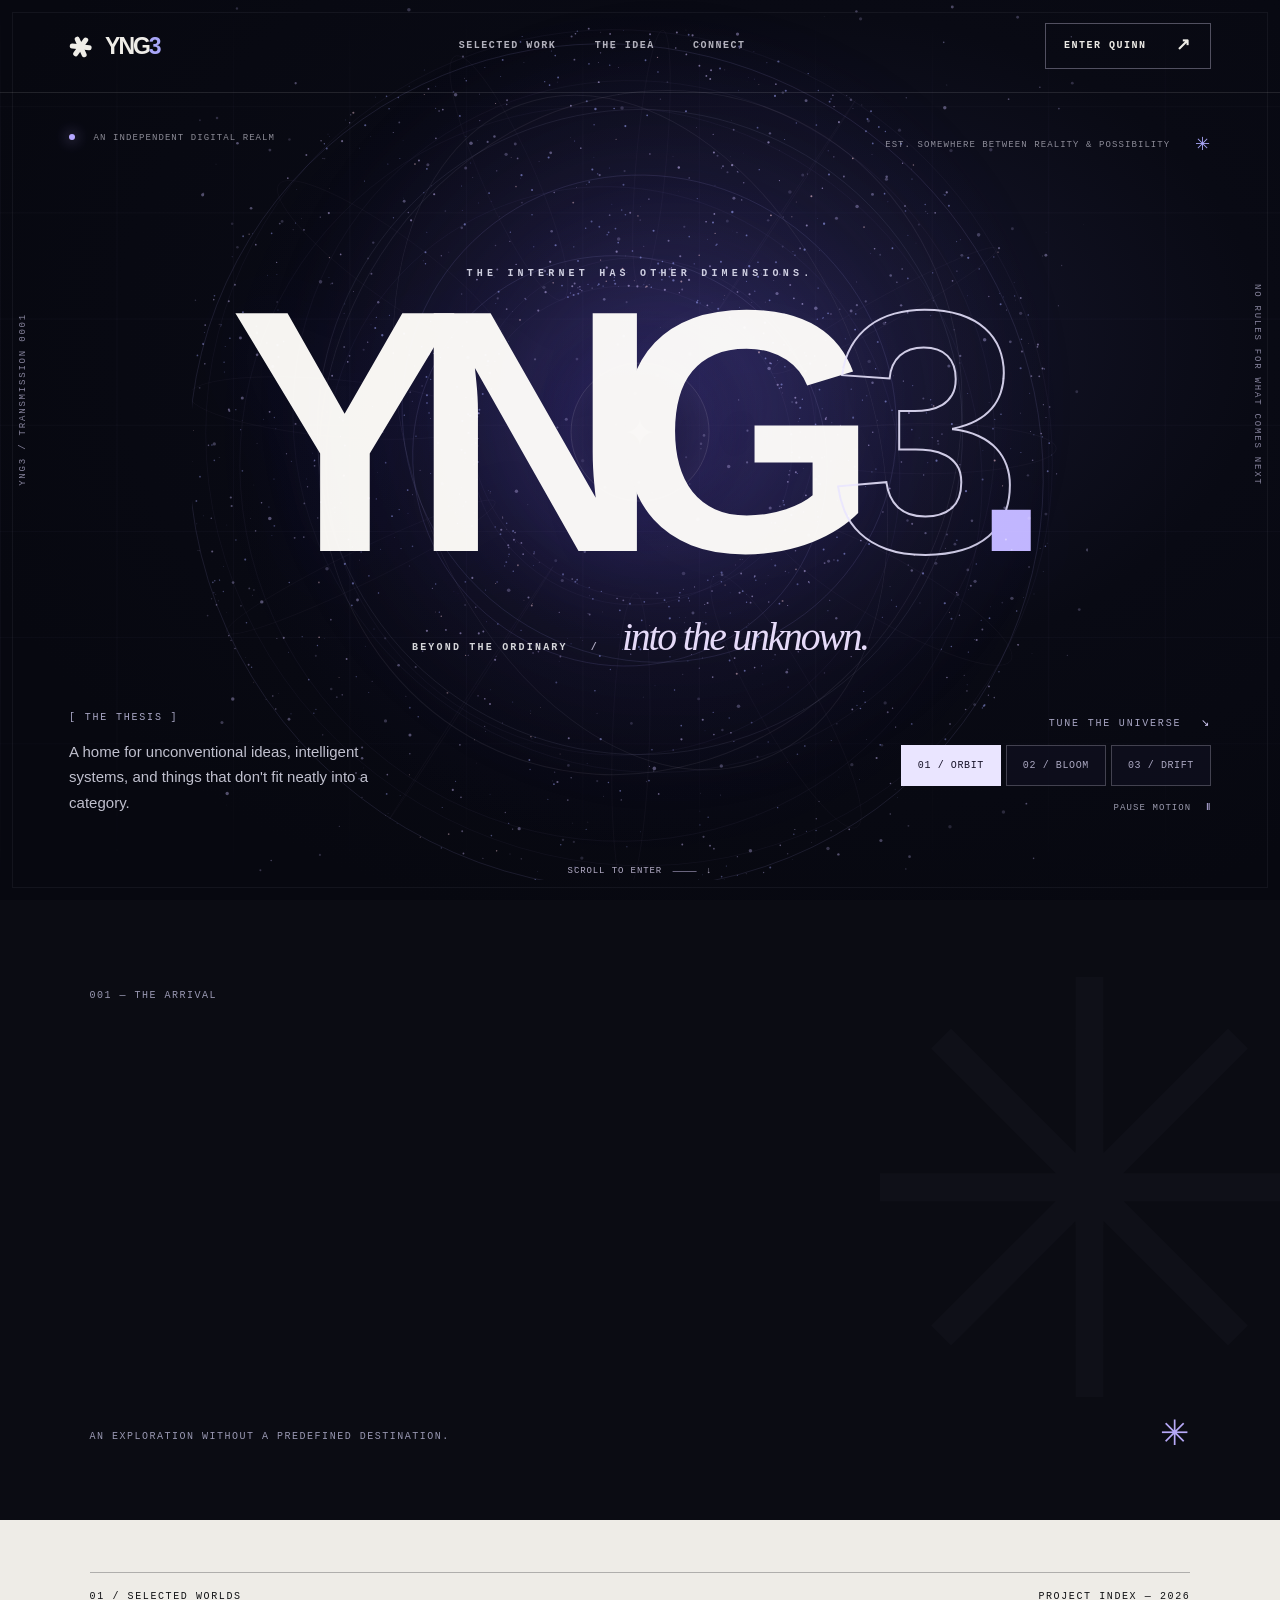
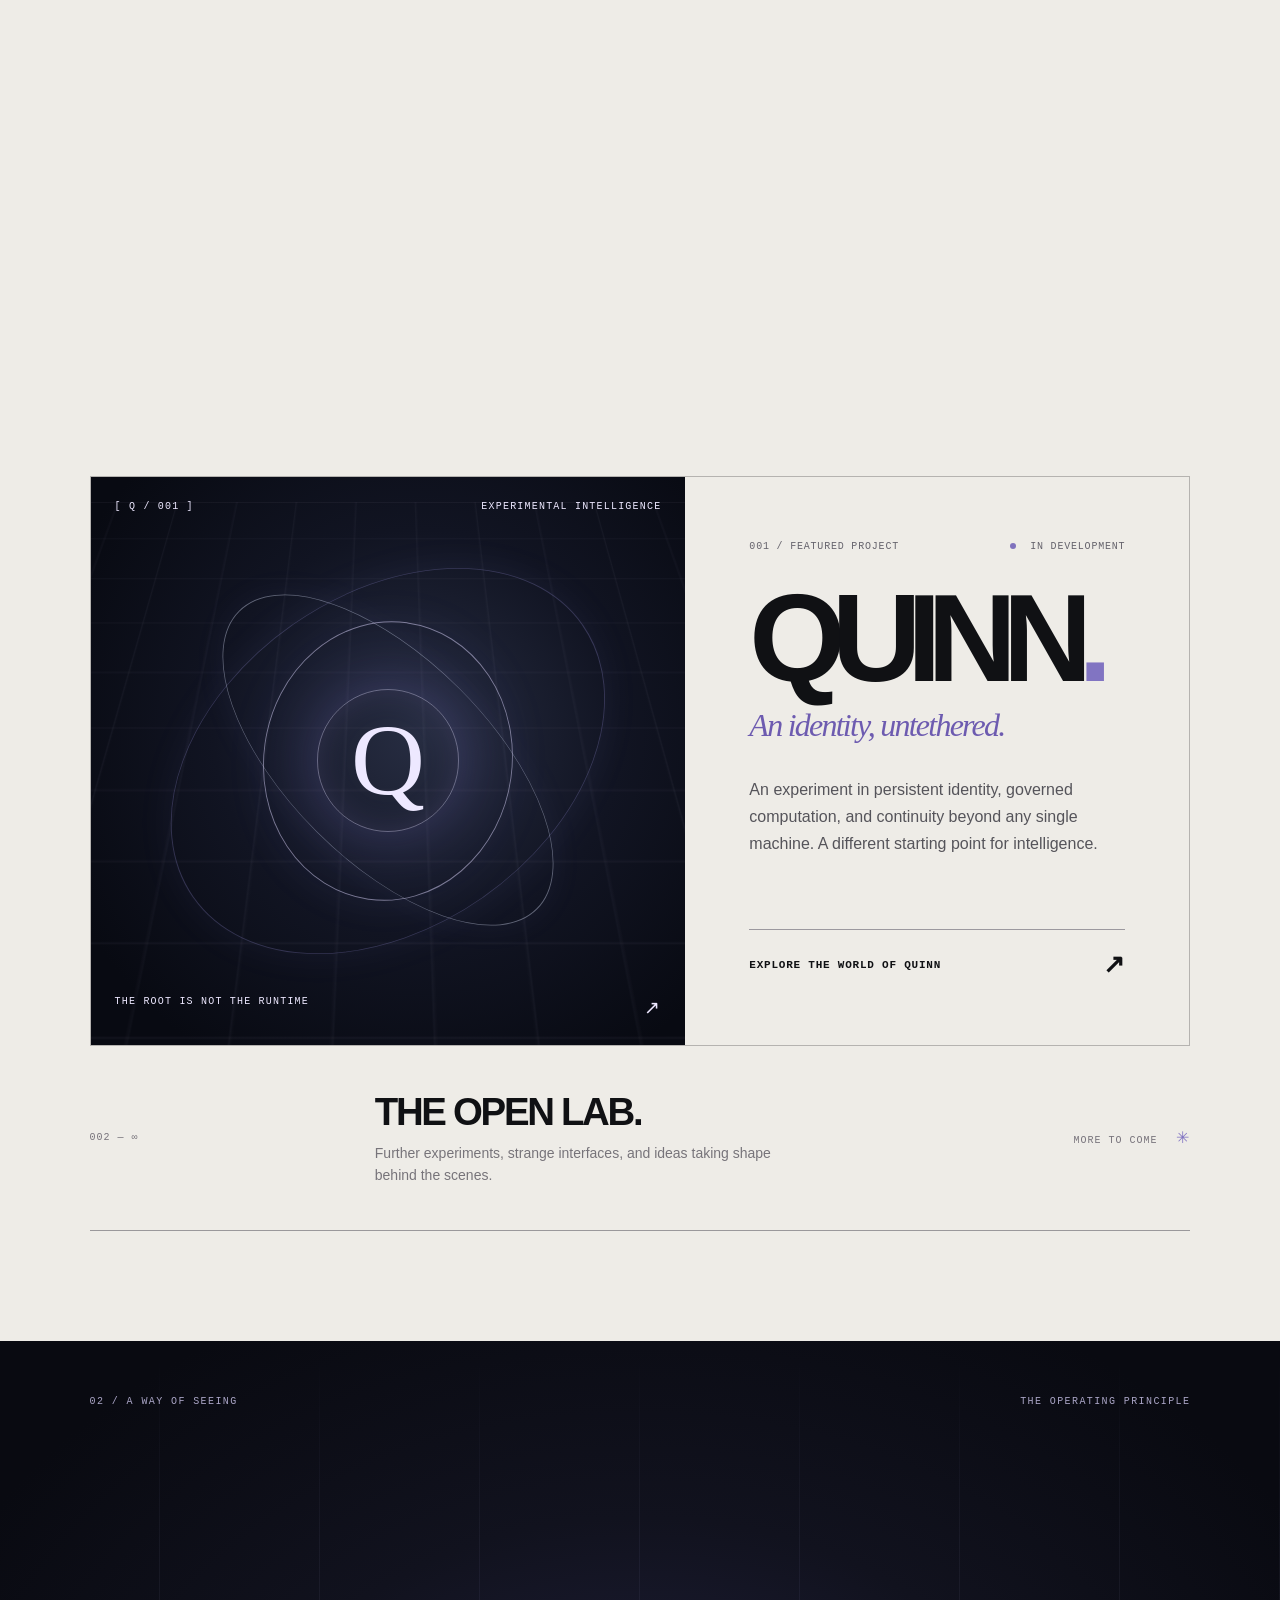
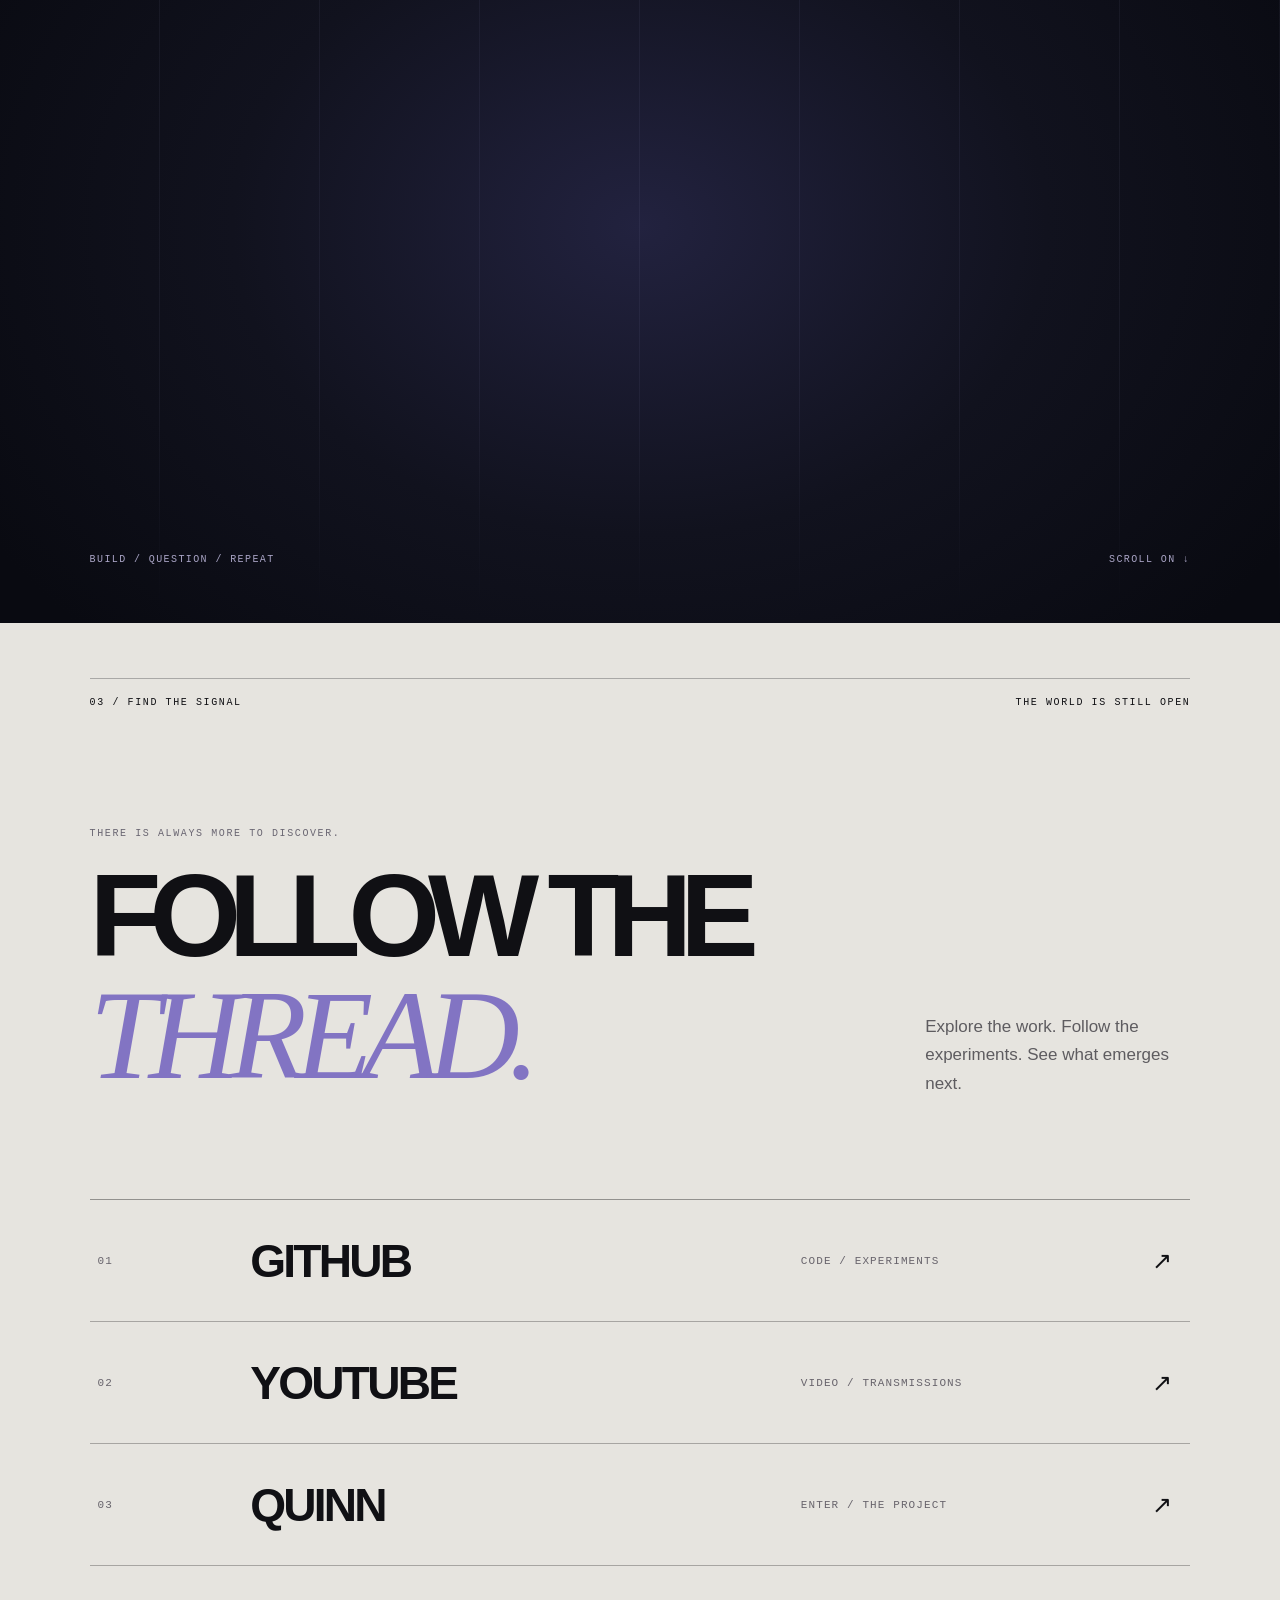
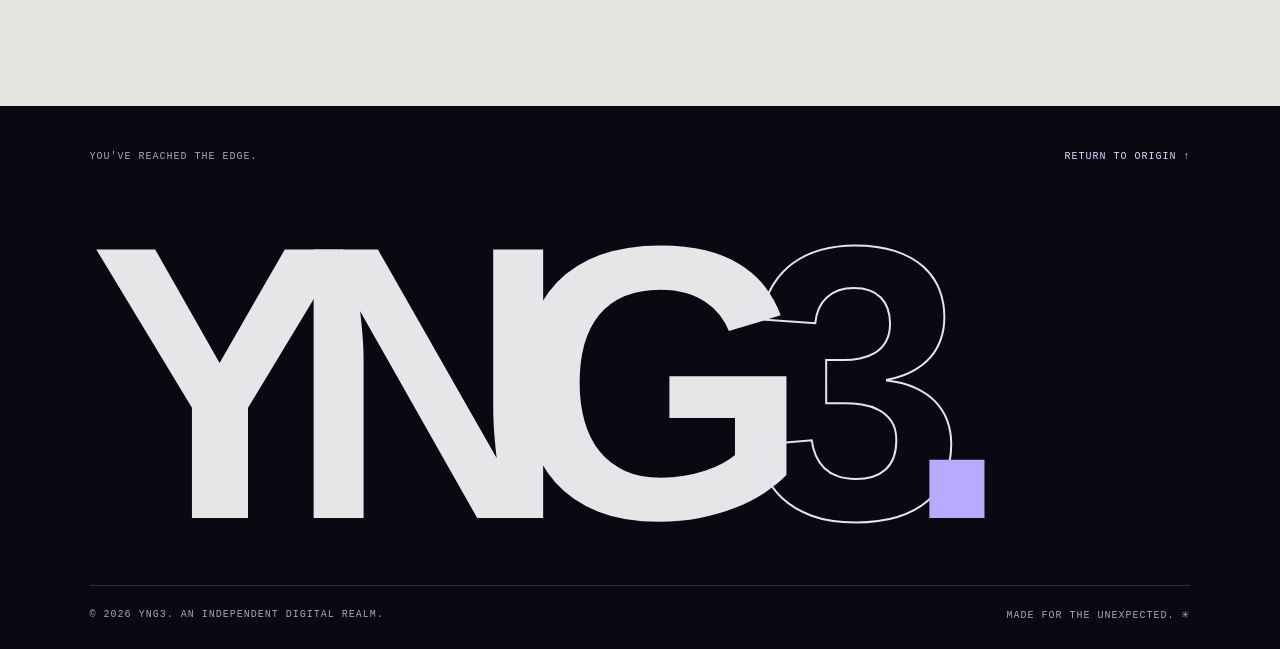
==== commit b28da5f7: "Merge de3ef50e853efa1c88727eaf5a41c65dc4304cf7 into 99f2f517422d94a02f6f2298bc65ab8cb3907022" ====
--- a/index.html
+++ b/index.html
@@ -1,275 +1,239 @@
-<!DOCTYPE html>
+<!doctype html>
 <html lang="en">
-  <head>
-    <meta charset="UTF-8">
-    <meta name="viewport" content="width=device-width, initial-scale=1, viewport-fit=cover">
-    <meta name="theme-color" content="#000000">
-    <meta name="description" content="YNG3 is a curated window into independent experiments in identity, intelligent systems, and digital technology.">
-    <title>YNG3</title>
-    <link rel="stylesheet" href="https://cdnjs.cloudflare.com/ajax/libs/animate.css/4.1.1/animate.min.css">
-    <link rel="shortcut icon" href="logo.ico" type="image/x-icon">
-    <style>
-      body {
-        background-color: #000;
-        color: #fff;
-        font-family: "Helvetica Neue", Arial, sans-serif;
-        text-align: center;
+<head>
+  <meta charset="utf-8">
+  <meta name="viewport" content="width=device-width,initial-scale=1,viewport-fit=cover">
+  <meta name="theme-color" content="#080911">
+  <meta name="color-scheme" content="dark light">
+  <meta name="description" content="YNG3 — an independent digital realm for experiments in intelligence, identity, and the edges of possibility.">
+  <meta property="og:type" content="website">
+  <meta property="og:title" content="YNG3 — Enter the unknown">
+  <meta property="og:description" content="An independent digital realm. Ideas from the outer edge of possibility.">
+  <meta name="referrer" content="no-referrer">
+  <meta http-equiv="Content-Security-Policy" content="default-src 'self'; script-src 'sha256-AXZMKJJujIDVJ7ZecGGyxJ84x9HVHSJ6TWAUanQEvZ8='; style-src 'sha256-KeKSP3oA4rVaIktxo6ekA5B8B5Bz6MRP3VhpO3Pt9EY='; img-src 'self' data:; connect-src 'none'; object-src 'none'; frame-src 'none'; base-uri 'self'; form-action 'none'">
+  <title>YNG3 — Enter the Unknown</title>
+  <link rel="icon" href="./logo.ico" sizes="any">
+  <style>
+:root{--dark:#080911;--dark2:#0e1020;--paper:#eeece7;--ink:#101114;--violet:#a8a6f8;--fuchsia:#f8aab9;--ice:#dfedf6;--line:rgba(255,255,255,.17);--micro:'SFMono-Regular',Consolas,'Liberation Mono',monospace;--display:Arial,Helvetica,sans-serif;--ease:cubic-bezier(.22,1,.36,1)}
+*,*::before,*::after{box-sizing:border-box}html{scroll-behavior:smooth;scroll-padding-top:90px}body{margin:0;color:var(--paper);background:var(--dark);font-family:var(--display);-webkit-font-smoothing:antialiased;overflow-x:hidden}::selection{background:#b8b0fe;color:#101019}a{color:inherit;text-decoration:none}button{font:inherit}button,a{ -webkit-tap-highlight-color:transparent}a:focus-visible,button:focus-visible{outline:2px solid #d9cfff;outline-offset:5px}img,canvas,svg{display:block}.skip{position:fixed;left:20px;top:-100px;z-index:1000;padding:12px 18px;background:white;color:black}.skip:focus{top:12px}.intro-curtain{pointer-events:none;position:fixed;inset:0;background:#e9e7e0;color:#13131b;z-index:100;display:grid;place-content:center;gap:22px;text-align:center;animation:curtain .85s var(--ease) .45s both}.intro-curtain span{font-weight:900;font-size:clamp(3rem,13vw,9rem);letter-spacing:-.115em;padding-right:.1em;line-height:.85}.intro-curtain small{font:10px var(--micro);letter-spacing:.2em}.site-frame{position:fixed;inset:12px;border:1px solid rgba(233,228,255,.055);pointer-events:none;z-index:60}.cursor-glow{position:fixed;width:480px;height:480px;left:0;top:0;z-index:10;pointer-events:none;border-radius:50%;background:radial-gradient(circle,rgba(139,125,255,.068),transparent 65%);transform:translate(-50%,-50%);opacity:0;transition:opacity .4s ease}.site-header{position:absolute;top:0;left:0;right:0;height:93px;padding:0 clamp(26px,5.4vw,96px);display:flex;align-items:center;justify-content:space-between;gap:30px;z-index:30;border-bottom:1px solid rgba(255,255,255,.105)}.brand{display:inline-flex;align-items:center;gap:13px;font-size:23px;letter-spacing:-.09em;font-weight:900}.brand-three{color:var(--violet)}.brand-sigil{width:23px;height:23px;display:grid;place-items:center;position:relative;transform:rotate(-24deg)}.brand-sigil i{width:5px;height:22px;position:absolute;background:var(--paper);border-radius:5px}.brand-sigil i:nth-child(2){transform:rotate(60deg)}.brand-sigil i:nth-child(3){transform:rotate(120deg)}.main-nav{display:flex;gap:clamp(14px,3vw,46px)}.main-nav a,.header-action{font:600 10px/1.4 var(--micro);letter-spacing:.15em;white-space:nowrap}.main-nav a{color:#b3b2bd;transition:color .2s}.main-nav a:hover{color:white}.header-action{display:flex;align-items:center;gap:30px;border:1px solid rgba(230,225,255,.33);padding:15px 18px;transition:background .25s,color .25s}.header-action:hover{background:var(--paper);color:#11101b}.header-action span{font-size:17px;line-height:.6}.hero{position:relative;isolation:isolate;min-height:900px;height:100svh;max-height:1150px;overflow:hidden;background:radial-gradient(ellipse at 62% 38%,#17172e 0,#090a14 42%,#070810 78%)}.hero-grid{position:absolute;inset:0;background-image:linear-gradient(to right,rgba(200,187,255,.043) 1px,transparent 1px),linear-gradient(to bottom,rgba(200,187,255,.042) 1px,transparent 1px);background-size:9.1% 100%,100% 11.8%;opacity:.7;mask-image:linear-gradient(to bottom,transparent,black 15%,black 75%,transparent)}.hero-glow{position:absolute;width:min(67vw,900px);aspect-ratio:1;left:52%;top:45%;transform:translate(-50%,-50%);background:radial-gradient(circle,rgba(101,91,219,.22),rgba(82,68,174,.06) 40%,transparent 65%);filter:blur(25px);pointer-events:none}.hero-meta,.hero-bottom,.hero-edge,.scroll-cue{position:absolute;z-index:7}.hero-meta{top:132px;left:clamp(27px,5.4vw,96px);right:clamp(27px,5.4vw,96px);display:flex;justify-content:space-between;color:rgba(235,233,244,.58);font:9px/1.5 var(--micro);letter-spacing:.12em}.live-dot{display:inline-block;width:6px;height:6px;margin-right:12px;background:#b5a7ff;box-shadow:0 0 14px rgba(185,168,255,.9);border-radius:50%}.meta-cross{color:var(--violet);padding-left:18px;font-size:18px;vertical-align:-3px}.hero-center{position:absolute;inset:0;display:flex;align-items:center;justify-content:center}.hero-object{position:absolute;width:min(70vw,900px);aspect-ratio:1;left:50%;top:48%;transform:translate(-50%,-50%);opacity:.92}#portal{width:100%;height:100%;touch-action:pan-y;filter:saturate(1.08)}.portal-core{position:absolute;top:50%;left:50%;width:15.5%;aspect-ratio:1;border:1px solid rgba(230,221,255,.15);border-radius:50%;transform:translate(-50%,-50%);display:grid;place-items:center;box-shadow:0 0 40px 12px rgba(92,83,255,.05),inset 0 0 40px rgba(219,207,255,.055);pointer-events:none}.portal-cross{font-size:clamp(16px,3vw,42px);color:rgba(248,246,255,.27)}.portal-fine{position:absolute;inset:11%;border:1px solid rgba(233,228,255,.08);border-radius:50%;pointer-events:none}.portal-fine-a{transform:rotate(-20deg) scaleX(.66)}.portal-fine-b{transform:rotate(27deg) scaleX(.9)}.hero-title-wrap{position:relative;z-index:2;text-align:center;mix-blend-mode:screen;margin-top:28px;pointer-events:none}.hero-kicker{display:block;margin-bottom:14px;font:600 10px var(--micro);letter-spacing:.42em;color:#cecfdd}.hero-title{margin:0;color:#f6f4f0;font-size:clamp(170px,27vw,510px);letter-spacing:-.143em;padding-right:.13em;font-weight:900;line-height:.8;text-shadow:0 8px 80px rgba(11,10,40,.4)}.hero-title>span:first-child{color:transparent;-webkit-text-stroke:2px rgba(231,227,255,.88);text-shadow:none}.hero-title-dot{color:#beb2ff;font-size:.8em;letter-spacing:-.16em}.hero-subline{display:flex;justify-content:center;align-items:baseline;gap:23px;margin-top:45px;color:rgba(246,247,248,.86)}.hero-subline span{font:600 10px var(--micro);letter-spacing:.22em}.hero-subline span:nth-child(2){color:#aaa6ba}.hero-subline em{font:italic clamp(25px,3.1vw,54px) Georgia,serif;letter-spacing:-.055em;color:#e4d8f8}.hero-bottom{bottom:85px;left:clamp(27px,5.4vw,96px);right:clamp(27px,5.4vw,96px);display:flex;justify-content:space-between;align-items:flex-end;gap:20px}.hero-description{max-width:355px}.micro-label,.mode-label{font:10px var(--micro);letter-spacing:.18em;color:#a8a6c4}.hero-description p{color:#c0c0ce;margin:15px 0 0;font:15px/1.7 var(--display);max-width:330px}.hero-commands{text-align:right}.mode-label{margin-bottom:16px}.mode-label span{margin-left:12px;color:#d8cffd}.mode-controls{display:flex;gap:5px;justify-content:flex-end}.mode-control{cursor:pointer;border:1px solid rgba(246,241,255,.23);background:rgba(17,18,35,.55);color:#a9a6c0;padding:14px 16px;font:10px var(--micro);letter-spacing:.06em;transition:background .25s,border .25s,color .25s}.mode-control:hover,.mode-control.active{color:#171329;background:#eae5ff;border-color:#eae5ff}.motion-toggle{margin-top:14px;border:0;background:none;color:#9999ac;padding:2px 0;cursor:pointer;font:9px var(--micro);letter-spacing:.12em}.motion-toggle span{margin-left:8px;color:#ccc1f8}.scroll-cue{left:50%;bottom:24px;transform:translateX(-50%);display:flex;gap:10px;align-items:center;font:9px var(--micro);letter-spacing:.1em;color:#b3acc6;white-space:nowrap}.scroll-line{height:1px;width:24px;background:#69647d}.hero-edge{bottom:46%;font:9px var(--micro);letter-spacing:.2em;color:#87849d;writing-mode:vertical-rl}.hero-edge-left{left:18px;transform:rotate(180deg)}.hero-edge-right{right:18px}.statement{background:#0b0c13;min-height:620px;padding:90px clamp(26px,7vw,130px) 70px;display:flex;flex-direction:column;justify-content:space-between;position:relative;overflow:hidden}.statement::before{content:'✳';position:absolute;right:-4%;top:10px;font-size:min(45vw,700px);line-height:1;color:rgba(196,186,255,.018);pointer-events:none}.statement-number,.statement-bottom{font:10px var(--micro);letter-spacing:.15em;color:#9998b2}.statement-text{font-size:clamp(44px,7.5vw,128px);font-weight:800;line-height:.99;letter-spacing:-.09em;margin:70px 0 90px;position:relative;z-index:2}.statement-serif{font:italic 500 .98em Georgia,serif;letter-spacing:-.078em;color:#b3a8ff}.statement-bottom{display:flex;justify-content:space-between;align-items:center}.statement-spark{font-size:35px;line-height:.8;color:#b7a9f7}.work{background:var(--paper);color:var(--ink);padding:52px clamp(26px,7vw,130px) 110px}.section-head{display:flex;justify-content:space-between;border-top:1px solid rgba(13,13,20,.28);padding-top:18px;font:10px var(--micro);letter-spacing:.16em}.work-heading{display:grid;grid-template-columns:1fr auto;grid-template-rows:auto auto;gap:0 40px;margin:112px 0 80px}.eyebrow-dark{font:10px var(--micro);letter-spacing:.16em;color:#6a6672;margin:0 0 28px}.work-heading .eyebrow-dark{grid-column:1/-1}.work-heading h2,.connect h2{font-size:clamp(65px,9.2vw,165px);font-weight:900;line-height:.82;letter-spacing:-.103em;margin:0}.work-heading h2 em,.connect h2 em{font:italic 500 1.08em Georgia,serif;letter-spacing:-.09em;color:#8274c3}.work-intro{align-self:end;max-width:310px;font-size:15px;line-height:1.7;margin:0 0 9px;color:#59575d}.feature{border:1px solid rgba(19,19,22,.26);display:grid;grid-template-columns:minmax(0,1.18fr) minmax(0,1fr);min-height:570px}.feature-art{position:relative;display:flex;align-items:center;justify-content:center;overflow:hidden;background:radial-gradient(circle at 55% 45%,#272d42 0%,#111422 45%,#080a12 85%);min-height:550px;color:#ede8ff;isolation:isolate}.feature-grid{position:absolute;inset:0;background-image:linear-gradient(rgba(238,223,255,.045) 1px,transparent 1px),linear-gradient(90deg,rgba(238,223,255,.045) 1px,transparent 1px);background-size:9% 9%;transform:perspective(700px) rotateX(35deg) scale(1.5)}.feature-orbit{position:absolute;width:64%;aspect-ratio:1;border:1px solid rgba(211,199,255,.32);border-radius:50%;transform:rotate(32deg) scaleX(.58);transition:transform 1s var(--ease);box-shadow:0 0 50px rgba(171,157,255,.055)}.feature-orbit-a{width:80%;transform:rotate(55deg) scaleX(.7);border-color:rgba(176,167,255,.23)}.feature-orbit-b{width:71%;transform:rotate(-45deg) scaleX(.48);border-color:rgba(217,225,250,.4)}.feature-orbit-c{width:47%;transform:rotate(8deg) scaleX(.89);border-color:rgba(224,218,255,.5)}.feature-art:hover .feature-orbit-a{transform:rotate(105deg) scaleX(.7)}.feature-art:hover .feature-orbit-b{transform:rotate(-105deg) scaleX(.48)}.feature-art:hover .feature-orbit-c{transform:rotate(65deg) scaleX(.89)}.feature-core{display:grid;place-items:center;border:1px solid rgba(219,216,255,.4);border-radius:50%;width:24%;aspect-ratio:1;box-shadow:0 0 70px rgba(154,144,255,.25),inset 0 0 30px rgba(185,163,255,.13);font:200 clamp(45px,8vw,116px) Georgia,serif;z-index:1;position:relative}.feature-art-top,.feature-art-bottom{position:absolute;left:24px;right:24px;z-index:2;display:flex;justify-content:space-between;font:10px var(--micro);letter-spacing:.12em}.feature-art-top{top:24px}.feature-art-bottom{bottom:25px}.feature-art-bottom span{font-size:19px}.feature-copy{padding:clamp(28px,5vw,75px);display:flex;flex-direction:column;align-items:flex-start}.feature-index{display:flex;justify-content:space-between;width:100%;gap:15px;font:10px var(--micro);letter-spacing:.08em;color:#65636c}.feature-status{white-space:nowrap}.feature-status i{display:inline-block;width:6px;height:6px;border-radius:50%;background:#8072bd;margin-right:7px}.feature-copy h3{font-size:clamp(82px,9.7vw,156px);line-height:.9;letter-spacing:-.115em;margin:auto 0 12px;font-weight:900}.feature-period{color:#8174c2}.feature-italic{font:italic clamp(27px,2.5vw,45px) Georgia,serif;letter-spacing:-.055em;color:#6d5bb0;margin:0 0 32px}.feature-body{max-width:380px;font-size:16px;line-height:1.7;color:#55545a;margin:0 0 40px}.feature-link{margin-top:auto;width:100%;display:flex;justify-content:space-between;align-items:center;gap:18px;border-top:1px solid #9c999f;padding-top:19px;font:700 11px var(--micro);letter-spacing:.07em;transition:color .2s}.feature-link:hover{color:#7365ba}.link-arrow{font-size:26px;transition:transform .25s}.feature-link:hover .link-arrow{transform:translate(4px,-4px)}.index-row{display:grid;grid-template-columns:1fr 2fr 1fr;align-items:center;gap:20px;border-bottom:1px solid #9a989b;padding:44px 0 44px}.index-no,.index-status{font:10px var(--micro);letter-spacing:.1em;color:#77737b}.index-row h3{font-size:clamp(28px,3vw,44px);font-weight:800;letter-spacing:-.06em;margin:0 0 8px}.index-row p{font-size:14px;line-height:1.6;color:#77747a;margin:0;max-width:400px}.index-status{text-align:right}.index-status span{font-size:16px;color:#8174c2;margin-left:12px}.interlude{min-height:810px;padding:55px clamp(26px,7vw,130px) 58px;background:radial-gradient(ellipse at 50% 55%,#22223f 0,#11121e 45%,#090a11 85%);position:relative;overflow:hidden;display:flex;flex-direction:column;justify-content:space-between}.interlude-grid{position:absolute;inset:0;background:repeating-linear-gradient(90deg,transparent 0,transparent calc(12.5% - 1px),rgba(200,195,255,.055) calc(12.5% - 1px),rgba(200,195,255,.055) 12.5%);mask-image:linear-gradient(transparent,black 23%,black 75%,transparent)}.interlude-top,.interlude-bottom{display:flex;justify-content:space-between;position:relative;z-index:2;font:10px var(--micro);letter-spacing:.14em;color:#aaa5c6}.interlude-content{position:relative;z-index:2;margin:100px auto;text-align:center}.interlude-star{display:inline-block;color:#baacff;font-size:60px;line-height:.9;margin-bottom:24px;animation:starspin 30s linear infinite}.interlude-content h2{font-size:clamp(85px,13vw,225px);font-weight:900;letter-spacing:-.117em;line-height:.82;margin:0}.interlude-content h2 em{font:italic 500 1.03em Georgia,serif;letter-spacing:-.09em;color:#c7b7fd}.interlude-content p{font-size:clamp(14px,1.3vw,18px);line-height:1.8;max-width:545px;color:#c1bfd0;margin:45px auto 0}.connect{background:#e6e4df;color:#101014;padding:55px clamp(26px,7vw,130px) 140px}.connect-main{display:grid;grid-template-columns:1.5fr .5fr;gap:40px;margin:120px 0 90px}.connect-main>p{max-width:280px;font-size:17px;line-height:1.7;color:#5e5c60;align-self:end;margin:0 0 10px}.connect-links{border-top:1px solid rgba(20,20,20,.4)}.connect-links a{display:grid;grid-template-columns:.4fr 1.6fr 1fr 30px;gap:20px;align-items:center;min-height:122px;border-bottom:1px solid rgba(20,20,20,.3);transition:padding .3s,background .3s;padding:10px 8px}.connect-links a:hover{padding-left:25px;background:rgba(176,166,241,.16)}.connect-links a span{font:11px var(--micro);letter-spacing:.1em;color:#68646c}.connect-links strong{font-size:clamp(26px,3.6vw,52px);letter-spacing:-.06em}.connect-links b{font-size:24px;font-weight:400}.footer{background:#090a11;padding:45px clamp(26px,7vw,130px) 28px;overflow:hidden}.footer-top,.footer-bottom{display:flex;justify-content:space-between;gap:20px;font:10px var(--micro);letter-spacing:.1em;color:#a9a6b6}.footer-top a{color:#ddd6ff}.footer-type{font-size:clamp(140px,30.5vw,620px);font-weight:900;line-height:.8;letter-spacing:-.16em;white-space:nowrap;padding-right:.18em;margin:65px 0 45px;color:#e7e5e8}.footer-type span{color:transparent;-webkit-text-stroke:2px #e5e2f5}.footer-type i{font-style:normal;color:#b9a9ff}.footer-bottom{padding-top:23px;border-top:1px solid rgba(255,255,255,.17)}.reveal{opacity:1;transform:none}.js .reveal{opacity:0;transform:translateY(55px);transition:opacity 1s var(--ease),transform 1s var(--ease)}.js .reveal.in-view{opacity:1;transform:none}.no-script{padding:15px 20px;background:#12121c;color:white;text-align:center}
+@keyframes curtain{0%{clip-path:inset(0 0 0 0)}100%{clip-path:inset(0 0 100% 0);visibility:hidden}}@keyframes starspin{to{transform:rotate(360deg)}}
+@media(max-width:1050px){.hero{min-height:780px}.hero-object{width:min(95vw,790px);top:46%}.hero-title{font-size:clamp(130px,26vw,330px)}.hero-subline{margin-top:35px}.hero-bottom{bottom:80px}.work-heading{margin:100px 0 65px}.work-heading h2{font-size:clamp(66px,9vw,120px)}.feature{min-height:480px}.feature-art{min-height:480px}.feature-copy{padding:35px}.feature-copy h3{font-size:clamp(65px,9vw,110px)}.feature-index{flex-wrap:wrap}.feature-body{font-size:14px}.connect-main{grid-template-columns:1fr auto}}
+@media(max-width:760px){.site-frame{inset:7px}.site-header{height:75px;padding:0 25px}.brand{font-size:21px}.main-nav{display:none}.header-action{padding:12px 14px;gap:14px;font-size:9px}.hero{min-height:690px;height:100svh;max-height:980px}.hero-meta{top:107px;left:26px;right:26px;font-size:8px}.hero-meta span:last-child{display:none}.hero-object{width:112vw;max-width:750px;top:43%;left:50%}.hero-title-wrap{margin-top:0}.hero-kicker{font-size:8px;letter-spacing:.2em;margin-bottom:16px}.hero-title{font-size:clamp(118px,28vw,210px);letter-spacing:-.14em}.hero-subline{display:block;margin-top:24px}.hero-subline span{font-size:8px}.hero-subline span:nth-child(2){display:none}.hero-subline em{display:block;margin-top:9px;font-size:clamp(26px,6vw,43px)}.hero-bottom{bottom:78px;left:27px;right:27px;align-items:flex-start;flex-direction:column;gap:24px}.hero-description{max-width:350px}.hero-description p{font-size:13px;max-width:290px;line-height:1.55;margin-top:10px}.hero-commands{text-align:left}.mode-label{display:none}.mode-controls{justify-content:start}.mode-control{padding:10px 12px;font-size:9px}.motion-toggle{margin-top:10px}.hero-edge{display:none}.scroll-cue{bottom:16px;left:auto;right:25px;transform:none;font-size:8px}.statement{min-height:450px;padding:64px 27px 50px}.statement-text{font-size:clamp(42px,9vw,70px);margin:45px 0}.statement-bottom{font-size:8px}.statement-bottom span:first-child{max-width:230px;line-height:1.7}.work{padding:38px 25px 70px}.section-head{font-size:8px;gap:16px}.work-heading{display:block;margin:85px 0 55px}.work-heading h2{font-size:clamp(67px,11vw,110px)}.work-intro{margin-top:35px;font-size:14px;max-width:310px}.feature{display:block}.feature-art{min-height:420px}.feature-copy{min-height:445px;padding:28px}.feature-copy h3{margin:75px 0 10px;font-size:clamp(80px,19vw,140px)}.feature-body{max-width:100%;font-size:15px}.feature-link{margin-top:auto}.index-row{grid-template-columns:1fr 1fr;align-items:start;padding:35px 0}.index-row>div{grid-column:1/-1;grid-row:2}.index-status{grid-column:2;grid-row:1}.interlude{min-height:640px;padding:40px 25px}.interlude-content{margin:100px auto}.interlude-content h2{font-size:clamp(76px,15vw,130px)}.interlude-content p{font-size:14px}.interlude-star{font-size:45px}.interlude-top,.interlude-bottom{font-size:8px}.connect{padding:40px 25px 95px}.connect-main{display:block;margin:90px 0 65px}.connect h2{font-size:clamp(70px,12vw,125px)}.connect-main>p{font-size:15px;margin:30px 0 0}.connect-links a{grid-template-columns:34px 1fr 23px;min-height:106px;gap:10px}.connect-links a span:nth-child(3){display:none}.connect-links strong{font-size:clamp(27px,7vw,46px)}.footer{padding:38px 25px 26px}.footer-top,.footer-bottom{font-size:8px}.footer-type{margin:90px 0 65px;font-size:31vw}.footer-bottom span:last-child{display:none}}
+@media(max-width:410px){.hero-object{top:42%}.hero-bottom{bottom:69px}.hero-description p{font-size:12px}.hero-kicker{letter-spacing:.08em}.hero-title{font-size:29vw}.hero-subline{margin-top:17px}.hero-subline em{font-size:27px}.mode-control{padding:9px 8px;font-size:8px}.scroll-cue{display:none}.feature-art{min-height:350px}.feature-copy h3{font-size:82px}.work-heading h2{font-size:15vw}.statement-text{font-size:10.1vw}.connect h2{font-size:12vw}}
+@media(prefers-reduced-motion:reduce){html{scroll-behavior:auto}.intro-curtain{display:none}.js .reveal{opacity:1;transform:none;transition:none}.interlude-star{animation:none}.feature-orbit,.mode-control,.connect-links a,.link-arrow{transition:none}.cursor-glow{display:none}}
+
+</style>
+
+</head>
+<body>
+  <a class="skip" href="#main">Skip to main content</a>
+  <div class="intro-curtain" aria-hidden="true"><span>YNG3</span><small>ORIGIN / EST. IN CURIOSITY</small></div>
+  <div class="cursor-glow" aria-hidden="true"></div>
+  <div class="site-frame" aria-hidden="true"></div>
+  <header class="site-header" id="top">
+    <a href="#top" class="brand" aria-label="YNG3 — top of page"><span class="brand-sigil" aria-hidden="true"><i></i><i></i><i></i></span><span>YNG<span class="brand-three">3</span></span></a>
+    <nav class="main-nav" aria-label="Main navigation"><a href="#work">SELECTED WORK</a><a href="#ethos">THE IDEA</a><a href="#connect">CONNECT</a></nav>
+    <a class="header-action" href="./quinn/">ENTER QUINN <span aria-hidden="true">↗</span></a>
+  </header>
+  <main id="main">
+    <section class="hero" aria-labelledby="hero-title">
+      <div class="hero-grid" aria-hidden="true"></div>
+      <div class="hero-glow" aria-hidden="true"></div>
+      <div class="hero-meta"><span><b class="live-dot"></b> AN INDEPENDENT DIGITAL REALM</span><span>EST. SOMEWHERE BETWEEN REALITY & POSSIBILITY <span class="meta-cross" aria-hidden="true">✳</span></span></div>
+      <div class="hero-center">
+        <div class="hero-object" aria-hidden="true"><canvas id="portal" width="900" height="900"></canvas><div class="portal-core"><span class="portal-cross">✦</span></div><div class="portal-fine portal-fine-a"></div><div class="portal-fine portal-fine-b"></div></div>
+        <div class="hero-title-wrap"><span class="hero-kicker">THE INTERNET HAS OTHER DIMENSIONS.</span><h1 id="hero-title" class="hero-title">YNG<span>3</span><span class="hero-title-dot">.</span></h1><div class="hero-subline"><span>BEYOND THE ORDINARY</span><span> / </span><em>into the unknown.</em></div></div>
+      </div>
+      <div class="hero-bottom"><div class="hero-description"><span class="micro-label">[ THE THESIS ]</span><p>A home for unconventional ideas, intelligent systems, and things that don't fit neatly into a category.</p></div><div class="hero-commands"><div class="mode-label">TUNE THE UNIVERSE <span>↘</span></div><div class="mode-controls" role="group" aria-label="Choose portal animation"><button type="button" class="mode-control active" data-mode="orbit" aria-pressed="true">01 / ORBIT</button><button type="button" class="mode-control" data-mode="bloom" aria-pressed="false">02 / BLOOM</button><button type="button" class="mode-control" data-mode="drift" aria-pressed="false">03 / DRIFT</button></div><button id="motion-toggle" class="motion-toggle" type="button" aria-pressed="false">PAUSE MOTION <span aria-hidden="true">Ⅱ</span></button></div></div>
+      <a class="scroll-cue" href="#work"><span>SCROLL TO ENTER</span><span class="scroll-line" aria-hidden="true"></span><span aria-hidden="true">↓</span></a>
+      <div class="hero-edge hero-edge-left" aria-hidden="true">YNG3 / TRANSMISSION 0001</div><div class="hero-edge hero-edge-right" aria-hidden="true">NO RULES FOR WHAT COMES NEXT</div>
+    </section>
+    <section class="statement" aria-label="YNG3 introduction"><div class="statement-number">001 — THE ARRIVAL</div><p class="statement-text reveal">NOT EVERYTHING<br>IS MEANT TO BE <span class="statement-serif">understood.</span></p><div class="statement-bottom"><span>AN EXPLORATION WITHOUT A PREDEFINED DESTINATION.</span><span class="statement-spark" aria-hidden="true">✳</span></div></section>
+    <section class="work" id="work" aria-labelledby="work-title">
+      <div class="section-head"><span>01 / SELECTED WORLDS</span><span>PROJECT INDEX — 2026</span></div>
+      <div class="work-heading reveal"><p class="eyebrow-dark">THE THINGS WE ARE BUILDING</p><h2 id="work-title">IDEAS WITH<br><em>GRAVITY.</em></h2><p class="work-intro">The most interesting projects rarely start with a business plan. They start with a question that won't leave you alone.</p></div>
+      <article class="feature" aria-labelledby="quinn-name">
+        <a class="feature-art" href="./quinn/" aria-label="Explore QUINN" ><div class="feature-grid" aria-hidden="true"></div><div class="feature-orbit feature-orbit-a" aria-hidden="true"></div><div class="feature-orbit feature-orbit-b" aria-hidden="true"></div><div class="feature-orbit feature-orbit-c" aria-hidden="true"></div><div class="feature-core" aria-hidden="true">Q</div><div class="feature-art-top">[ Q / 001 ] <span>EXPERIMENTAL INTELLIGENCE</span></div><div class="feature-art-bottom">THE ROOT IS NOT THE RUNTIME <span>↗</span></div></a>
+        <div class="feature-copy"><div class="feature-index"><span>001 / FEATURED PROJECT</span><span class="feature-status"><i></i> IN DEVELOPMENT</span></div><h3 id="quinn-name">QUINN<span class="feature-period">.</span></h3><p class="feature-italic">An identity, untethered.</p><p class="feature-body">An experiment in persistent identity, governed computation, and continuity beyond any single machine. A different starting point for intelligence.</p><a class="feature-link" href="./quinn/"><span>EXPLORE THE WORLD OF QUINN</span><span class="link-arrow" aria-hidden="true">↗</span></a></div>
+      </article>
+      <div class="index-row" aria-label="The ongoing YNG3 laboratory"><span class="index-no">002 — ∞</span><div><h3>THE OPEN LAB.</h3><p>Further experiments, strange interfaces, and ideas taking shape behind the scenes.</p></div><span class="index-status">MORE TO COME <span aria-hidden="true">✳</span></span></div>
+    </section>
+    <section class="interlude" id="ethos" aria-labelledby="ethos-title"><div class="interlude-grid" aria-hidden="true"></div><div class="interlude-top"><span>02 / A WAY OF SEEING</span><span>THE OPERATING PRINCIPLE</span></div><div class="interlude-content reveal"><span class="interlude-star" aria-hidden="true">✳</span><h2 id="ethos-title">STAY<br><em>CURIOUS.</em></h2><p>No fixed discipline. No pre-approved destination. Just an enduring interest in what lies at the intersection of technology, imagination, and human intent.</p></div><div class="interlude-bottom"><span>BUILD / QUESTION / REPEAT</span><span>SCROLL ON ↓</span></div></section>
+    <section class="connect" id="connect" aria-labelledby="connect-title"><div class="section-head"><span>03 / FIND THE SIGNAL</span><span>THE WORLD IS STILL OPEN</span></div><div class="connect-main"><div><p class="eyebrow-dark">THERE IS ALWAYS MORE TO DISCOVER.</p><h2 id="connect-title">FOLLOW THE<br><em>THREAD.</em></h2></div><p>Explore the work. Follow the experiments. See what emerges next.</p></div><div class="connect-links"><a href="https://github.com/YNG3" rel="noopener noreferrer" target="_blank"><span>01</span><strong>GITHUB</strong><span>CODE / EXPERIMENTS</span><b aria-hidden="true">↗</b></a><a href="https://youtube.com/@ynotloc?si=pqxuKUOhRbvVTWKb" rel="noopener noreferrer" target="_blank"><span>02</span><strong>YOUTUBE</strong><span>VIDEO / TRANSMISSIONS</span><b aria-hidden="true">↗</b></a><a href="./quinn/"><span>03</span><strong>QUINN</strong><span>ENTER / THE PROJECT</span><b aria-hidden="true">↗</b></a></div></section>
+  </main>
+  <footer class="footer"><div class="footer-top"><span>YOU'VE REACHED THE EDGE.</span><a href="#top">RETURN TO ORIGIN ↑</a></div><div class="footer-type" aria-hidden="true">YNG<span>3</span><i>.</i></div><div class="footer-bottom"><span>© <span id="year">2026</span> YNG3. AN INDEPENDENT DIGITAL REALM.</span><span>MADE FOR THE UNEXPECTED. ✳</span></div></footer>
+  <noscript><p class="no-script">The site remains navigable without JavaScript; animated visuals and interactive modes require JavaScript.</p></noscript>
+  <script>
+'use strict';
+(() => {
+  document.documentElement.classList.add('js');
+  const $ = (q, root = document) => root.querySelector(q);
+  const $$ = (q, root = document) => Array.from(root.querySelectorAll(q));
+  const reduce = window.matchMedia('(prefers-reduced-motion: reduce)');
+  const year = $('#year');
+  if (year) year.textContent = new Date().getFullYear();
+
+  const sections = $$('.reveal');
+  if ('IntersectionObserver' in window && !reduce.matches) {
+    const observer = new IntersectionObserver(entries => {
+      for (const entry of entries) if (entry.isIntersecting) {
+        entry.target.classList.add('in-view');
+        observer.unobserve(entry.target);
       }
-
-      h1 {
-        font-size: 4em;
-        margin-top: 100px;
-        letter-spacing: 5px;
-        text-shadow: 0 0 10px rgba(255, 255, 255, 0.3);
+    }, { threshold: .12 });
+    sections.forEach(node => observer.observe(node));
+  } else sections.forEach(node => node.classList.add('in-view'));
+
+  const glow = $('.cursor-glow');
+  if (glow && window.matchMedia('(pointer:fine)').matches && !reduce.matches) {
+    window.addEventListener('pointermove', ev => {
+      glow.style.opacity = '1';
+      glow.style.left = ev.clientX + 'px';
+      glow.style.top = ev.clientY + 'px';
+    }, { passive: true });
+  }
+
+  const canvas = $('#portal');
+  if (!canvas || !canvas.getContext) return;
+  const ctx = canvas.getContext('2d', { alpha: true });
+  if (!ctx) return;
+  let W = 900, H = 900, DPR = 1, t = 0, last = 0;
+  let running = !reduce.matches, mode = 'orbit', frameId = 0;
+  let tiltX = -.22, tiltY = .15, targetX = -.22, targetY = .15;
+  let drag = false, lastPointer = null;
+  const modes = $$('.mode-control');
+  const toggle = $('#motion-toggle');
+  let seed = 197619;
+  const rand = () => { seed = (seed * 1664525 + 1013904223) >>> 0; return seed / 4294967296; };
+  const dust = Array.from({ length: 530 }, () => ({ x: (rand()-.5)*2.4, y: (rand()-.5)*2.4, z: (rand()-.5)*2.4, size: rand()*1.5+.3, phase: rand()*6.28 }));
+  const points = Array.from({ length: 1230 }, (_, i) => {
+    const a = rand()*Math.PI*2, b = rand()*Math.PI*2;
+    return { a, b, seed: rand(), size: rand()*.8+.3, phase: i*.47, hue:rand() };
+  });
+  const strokeLoop = (arr, color, width) => {
+    if (!arr.length) return;
+    ctx.beginPath(); ctx.moveTo(arr[0][0], arr[0][1]);
+    for (let j=1;j<arr.length;j++) ctx.lineTo(arr[j][0], arr[j][1]);
+    ctx.strokeStyle = color; ctx.lineWidth = width; ctx.stroke();
+  };
+  const rot = (x,y,z) => {
+    const cy=Math.cos(tiltY),sy=Math.sin(tiltY),cx=Math.cos(tiltX),sx=Math.sin(tiltX);
+    const x1=x*cy-z*sy, z1=x*sy+z*cy;
+    return [x1,y*cx-z1*sx,y*sx+z1*cx];
+  };
+  const proj = (x,y,z) => {
+    const r = rot(x,y,z), perspective=3.7/(r[2]+5.2);
+    const scale = Math.min(W,H)*.34*perspective;
+    return [W*.5+r[0]*scale,H*.5+r[1]*scale,r[2]];
+  };
+  function point(a,b,seedValue) {
+    const wobble = mode==='bloom' ? .15*Math.sin(3*a+t*.8+seedValue) : mode==='drift' ? .22*Math.sin(2*b + t*.26) : 0;
+    const minor = mode==='bloom' ? .78 : mode==='drift' ? .46 : .62;
+    const major = mode==='drift' ? 1.67 : 1.36;
+    const phase = t*(mode==='orbit' ? .13 : mode==='bloom' ? -.09 : .028);
+    const A=a+phase, B=b + (mode==='bloom'?t*.16:0);
+    const r=major + (minor+wobble)*Math.cos(B);
+    return [r*Math.cos(A),r*Math.sin(A),(minor+wobble)*Math.sin(B)*.9];
+  }
+  function draw() {
+    ctx.clearRect(0,0,W,H);
+    const cx=W*.5,cy=H*.5;
+    const bg=ctx.createRadialGradient(cx,cy,W*.03,cx,cy,W*.49);
+    bg.addColorStop(0,'rgba(149,112,254,.15)');
+    bg.addColorStop(.35,'rgba(107,79,199,.065)');
+    bg.addColorStop(1,'rgba(74,63,176,0)');
+    ctx.fillStyle=bg;ctx.fillRect(0,0,W,H);
+
+    for(const s of dust){
+      const q=proj(s.x*1.95,s.y*1.95,s.z*1.95);
+      const alpha=(.17+.25*(Math.sin(t*.28+s.phase)+1)/2);
+      ctx.fillStyle=`rgba(204,193,252,${alpha})`;
+      ctx.beginPath();ctx.arc(q[0],q[1],s.size,0,Math.PI*2);ctx.fill();
+    }
+    for(let k=0;k<9;k++){
+      const coords=[];const theta=k/9*Math.PI*2;
+      for(let j=0;j<=110;j++){
+        const a=j/110*Math.PI*2;
+        const [x,y,z]=point(a,theta,.3);
+        const p=proj(x,y,z); coords.push(p);
       }
-
-      p {
-        font-size: 1.5em;
-        margin-top: 30px;
-        max-width: 800px;
-        margin-left: auto;
-        margin-right: auto;
-        text-shadow: 0 0 10px rgba(255, 255, 255, 0.3);
+      strokeLoop(coords,`rgba(182,173,250,${k%3===0?.16:.064})`,.8);
+    }
+    for(let k=0;k<12;k++){
+      const coords=[];const a=k/12*Math.PI*2;
+      for(let j=0;j<=75;j++){
+        const b=j/75*Math.PI*2;
+        const [x,y,z]=point(a,b,.4);
+        coords.push(proj(x,y,z));
       }
-
-      a {
-        color: #fff;
-        text-decoration: none;
-        border-bottom: 2px solid rgba(255, 255, 255, 0.3);
-      }
-
-      .logo {
-        height: 100px; /* adjust the height to your desired size */
-        width: auto;
-      }
-
-      .footer {
-        position: fixed;
-        left: 0;
-        bottom: 0;
-        width: 100%;
-        background-color: rgba(0, 0, 0, 0.5);
-        color: #fff;
-        font-size: .5em;
-        padding: 10px 0;
-        text-align: center;
-      }
-
-      .footer p {
-        margin: 0;
-        padding: 0;
-        line-height: 1;
-      }
-
-      .center {
-        display: flex;
-        justify-content: center;
-        align-items: center;
-        height: 80vh;
-      }
-
-      .button {
-        display: inline-block;
-        margin-top: 20px;
-        padding: 12px 20px;
-        background-color: #fff;
-        color: #000;
-        border-radius: 5px;
-        font-size: 1.2em;
-        text-transform: uppercase;
-        font-weight: bold;
-        letter-spacing: 2px;
-        text-decoration: none;
-        transition: all 0.3s ease;
-      }
-
-      .button:hover {
-        background-color: #000;
-        color: #fff;
-        cursor: pointer;
-      }
-
-      /* QUINN portfolio entry */
-      .hero-center {
-        flex-direction: column;
-        gap: 10px;
-      }
-
-      .quinn-entry {
-        display: inline-flex;
-        align-items: center;
-        gap: 15px;
-        padding: 12px 22px;
-        color: #e4f9ef;
-        border: 1px solid rgba(137, 219, 179, .28);
-        border-radius: 999px;
-        background: rgba(50, 125, 91, .08);
-        font-size: .75rem;
-        font-weight: 500;
-        letter-spacing: .18em;
-        text-transform: uppercase;
-        text-shadow: none;
-        text-decoration: none;
-        transition: border-color .25s ease, background .25s ease, transform .25s ease;
-      }
-
-      .quinn-entry:hover, .quinn-entry:focus-visible {
-        color: #fff;
-        background: rgba(50, 125, 91, .18);
-        border-color: rgba(156, 252, 202, .58);
-        transform: translateY(-2px);
-      }
-
-      .quinn-entry small {
-        color: rgba(183, 234, 204, .64);
-        font-size: .65rem;
-        letter-spacing: .14em;
-      }
-
-      @media (max-width: 480px) {
-        .quinn-entry { padding: 12px 15px; gap: 10px; font-size: .7rem; }
-        .quinn-entry small { font-size: .6rem; }
-      }
-
-
-      /* Curated public signals — original YNG3 structure remains intact */
-      .curation {
-        max-width: 850px;
-        margin: 108px auto 0;
-        padding: 0 28px;
-        text-align: left;
-        color: #f0f3f1;
-      }
-      .curation-heading {
-        display: flex;
-        justify-content: space-between;
-        gap: 22px;
-        align-items: baseline;
-        margin-bottom: 19px;
-        color: #929a94;
-        font: 500 10px/1.6 "Helvetica Neue", Arial, sans-serif;
-        letter-spacing: .21em;
-        text-transform: uppercase;
-      }
-      .curation-heading span:last-child { color: #69716c; }
-      .project-reveal { border-top: 1px solid rgba(226,242,232,.2); border-bottom: 1px solid rgba(226,242,232,.2); }
-      .project-reveal + .project-reveal { border-top: 0; }
-      .project-reveal summary {
-        display: grid;
-        grid-template-columns: 44px minmax(0,1fr) minmax(125px,.7fr) 60px;
-        align-items: center;
-        gap: 18px;
-        min-height: 102px;
-        cursor: pointer;
-        list-style: none;
-        transition: background .2s ease, padding .2s ease;
-      }
-      .project-reveal summary::-webkit-details-marker { display: none; }
-      .project-reveal summary::marker { content: ""; }
-      .project-reveal summary:hover { background: rgba(181,213,190,.025); padding-left: 8px; }
-      .project-id { color: #9dbca6; font: 500 12px/1.5 monospace; }
-      .project-title { font-size: clamp(24px,3.2vw,37px); font-weight: 450; letter-spacing: .09em; }
-      .project-type { font: 500 10px/1.5 "Helvetica Neue", Arial, sans-serif; color: #919d96; letter-spacing: .13em; text-transform: uppercase; }
-      .project-toggle { font: 500 10px/1.4 "Helvetica Neue", Arial, sans-serif; color: #b7c5b9; letter-spacing: .15em; text-transform: uppercase; text-align: right; }
-      .project-reveal[open] .project-toggle { color: #d8eadd; }
-      .project-reveal[open] .project-toggle::after { content: " /"; }
-      .project-description { max-width: 600px; padding: 0 0 36px 62px; }
-      .project-description p {
-        color: #aebcb1;
-        text-shadow: none;
-        font-size: 14px;
-        line-height: 1.85;
-        max-width: 690px;
-        margin: 0 0 20px;
-        text-align: left;
-      }
-      .project-description a {
-        display: inline-block;
-        color: #d9eadf;
-        border-bottom: 1px solid rgba(192,225,204,.47);
-        padding-bottom: 7px;
-        font: 600 11px/1.5 "Helvetica Neue", Arial, sans-serif;
-        letter-spacing: .14em;
-        text-transform: uppercase;
-      }
-      .project-description a:hover { border-color: #e4ffec; }
-      .footer {
-        position: static;
-        width: 100%;
-        margin-top: 115px;
-        border-top: 1px solid rgba(220,231,223,.11);
-        background: transparent;
-        padding: 24px 12px 30px;
-        font-size: .58em;
-      }
-      .footer p { line-height: 1.45; }
-      @media(max-width:600px) {
-        .center { height: 65vh; min-height: 350px; }
-        h1 { margin-top: 35px; font-size: clamp(3rem,15vw,4em); }
-        .logo { height: 80px; }
-        body > p { padding: 0 22px; font-size: 1.1em; line-height: 1.7; }
-        .curation { margin-top: 85px; padding: 0 22px; }
-        .project-reveal summary { grid-template-columns: 32px 1fr 56px; gap: 10px; min-height: 93px; }
-        .project-type { grid-column: 2; grid-row: 2; margin-top: -25px; font-size: 9px; }
-        .project-toggle { grid-column: 3; grid-row: 1; }
-        .project-description { padding-left: 0; }
-        .curation-heading { font-size: 9px; letter-spacing: .14em; }
-        .footer { margin-top: 80px; }
-      }
-      @media (prefers-reduced-motion: reduce) {
-        html { scroll-behavior: auto; }
-        .project-reveal summary { transition: none; }
-      }
-    </style>
-  </head>
-  <body>
-    <img src="logo.png" alt="Logo" class="logo">
-    <div class="center hero-center">
-      <a href="https://yng3.github.io/"><h1 class="animate__animated animate__fadeInDown">YNG3</h1></a>
-      <a class="quinn-entry animate__animated animate__fadeInUp" href="/quinn/" aria-label="Explore QUINN project">
-        <span>QUINN</span>
-        <small>Explore project</small>
-      </a>
-    </div>
-    <p class="animate__animated animate__fadeInUp">you have stumbled upon the realm of mystery and wonder. a quiet window into the systems, experiments, and discoveries currently taking shape.</p>
-
-
-    <section class="curation" aria-label="Selected work">
-      <div class="curation-heading">
-        <span>Selected work / 002</span>
-        <span>Currently in development</span>
-      </div>
-      <details class="project-reveal">
-        <summary aria-label="Expand QUINN project preview">
-          <span class="project-id">01</span>
-          <strong class="project-title">QUINN</strong>
-          <span class="project-type">Identity / Computation</span>
-          <span class="project-toggle">View</span>
-        </summary>
-        <div class="project-description">
-          <p>An exploration of persistent cryptographic identity, governed execution, and continuity beyond a single machine. Built deliberately, with authority constrained at every boundary.</p>
-          <a href="/quinn/">Explore QUINN</a>
-        </div>
-      </details>
-      <details class="project-reveal">
-        <summary aria-label="Expand ETH Kraken Bot project preview">
-          <span class="project-id">02</span>
-          <strong class="project-title">ETH KRAKEN BOT</strong>
-          <span class="project-type">Markets / Engineering</span>
-          <span class="project-toggle">View</span>
-        </summary>
-        <div class="project-description">
-          <p>A deterministic Python futures paper-trading research system. Explore its market-data safeguards, strategy blockers, risk gates, hash-chained audit records, and documented limitations. Paper autonomy and live trading are not qualified in the latest available audit.</p>
-          <a href="/eth/">Explore ETH research</a>
-        </div>
-      </details>
-    </section>
-
-    <div class="footer">
-      <p>&copy; 2026 YNG3</p>
-      <p><a href="https://youtube.com/@ynotloc?si=pqxuKUOhRbvVTWKb">YouTube</a></p>
-      <p>visit my <a href="https://github.com/YNG3">github</a> for all the latest hax</p>
-    </div>
-
-  </body>
-</html>
+      strokeLoop(coords,'rgba(210,191,255,.055)',.65);
+    }
+    const ordered=[];
+    for(const d of points){
+      const [x,y,z]=point(d.a,d.b,d.seed*7);
+      const p=proj(x,y,z);
+      ordered.push([p[0],p[1],p[2],d]);
+    }
+    ordered.sort((a,b)=>a[2]-b[2]);
+    for(const p of ordered){
+      const depth=Math.max(.05,Math.min(1,(p[2]+2.5)/5));
+      const bright=.14+depth*.7;
+      const hue=p[3].hue;
+      const radius=p[3].size*(.65+.7*depth);
+      ctx.fillStyle=hue>.93?`rgba(255,211,225,${bright})`:hue>.56?`rgba(210,193,255,${bright})`:`rgba(164,170,255,${bright})`;
+      ctx.beginPath();ctx.arc(p[0],p[1],radius,0,Math.PI*2);ctx.fill();
+    }
+    const center=ctx.createRadialGradient(cx,cy,0,cx,cy,W*.14);
+    center.addColorStop(0,'rgba(12,11,22,.55)');center.addColorStop(1,'rgba(13,11,31,0)');
+    ctx.fillStyle=center;ctx.beginPath();ctx.arc(cx,cy,W*.14,0,Math.PI*2);ctx.fill();
+    ctx.beginPath();ctx.arc(cx,cy,Math.min(W,H)*.36,0,Math.PI*2);ctx.strokeStyle='rgba(210,205,255,.09)';ctx.lineWidth=1;ctx.stroke();
+  }
+  function animate(now) {
+    if (!running) return;
+    if (now-last>30) {
+      const delta = last ? Math.min(.06,(now-last)/1000) : .033;
+      t += delta;
+      tiltX += (targetX-tiltX)*.035;
+      tiltY += (targetY-tiltY)*.035;
+      if(!drag) targetY += .0025;
+      draw();last=now;
+    }
+    frameId = requestAnimationFrame(animate);
+  }
+  function resize() {
+    const rect = canvas.getBoundingClientRect();
+    W = Math.max(1,rect.width);H=Math.max(1,rect.height);
+    DPR=Math.min(1.75,window.devicePixelRatio||1);
+    canvas.width=Math.round(W*DPR);canvas.height=Math.round(H*DPR);
+    ctx.setTransform(DPR,0,0,DPR,0,0);
+    draw();
+  }
+  function setMode(next){
+    if(!['orbit','bloom','drift'].includes(next))return;
+    mode=next;
+    for(const button of modes){const selected=button.dataset.mode===next;button.classList.toggle('active',selected);button.setAttribute('aria-pressed',String(selected));}
+    if(!running)draw();
+  }
+  modes.forEach(button=>button.addEventListener('click',()=>setMode(button.dataset.mode)));
+  function syncToggle() {
+    if(!toggle)return;
+    toggle.setAttribute('aria-pressed',String(!running));
+    toggle.innerHTML=running?'PAUSE MOTION <span aria-hidden="true">Ⅱ</span>':'RESUME MOTION <span aria-hidden="true">▷</span>';
+  }
+  function startStop(on){
+    running=on;cancelAnimationFrame(frameId);last=0;
+    if(on)frameId=requestAnimationFrame(animate);else draw();syncToggle();
+  }
+  if(toggle)toggle.addEventListener('click',()=>startStop(!running));
+  canvas.addEventListener('pointerdown',e=>{drag=true;lastPointer={x:e.clientX,y:e.clientY};canvas.setPointerCapture?.(e.pointerId);});
+  canvas.addEventListener('pointermove',e=>{if(!drag||!lastPointer)return;targetY+=(e.clientX-lastPointer.x)*.008;targetX=Math.max(-1.3,Math.min(1.3,targetX+(e.clientY-lastPointer.y)*.006));lastPointer={x:e.clientX,y:e.clientY};if(!running){tiltX=targetX;tiltY=targetY;draw();}});
+  const endDrag=()=>{drag=false;lastPointer=null;};
+  canvas.addEventListener('pointerup',endDrag);canvas.addEventListener('pointercancel',endDrag);
+  if('ResizeObserver' in window)new ResizeObserver(resize).observe(canvas);else window.addEventListener('resize',resize,{passive:true});
+  if(reduce.addEventListener)reduce.addEventListener('change',e=>startStop(!e.matches));
+  resize();syncToggle();if(running)frameId=requestAnimationFrame(animate);
+})();
+
+</script>
+</body>
+</html>
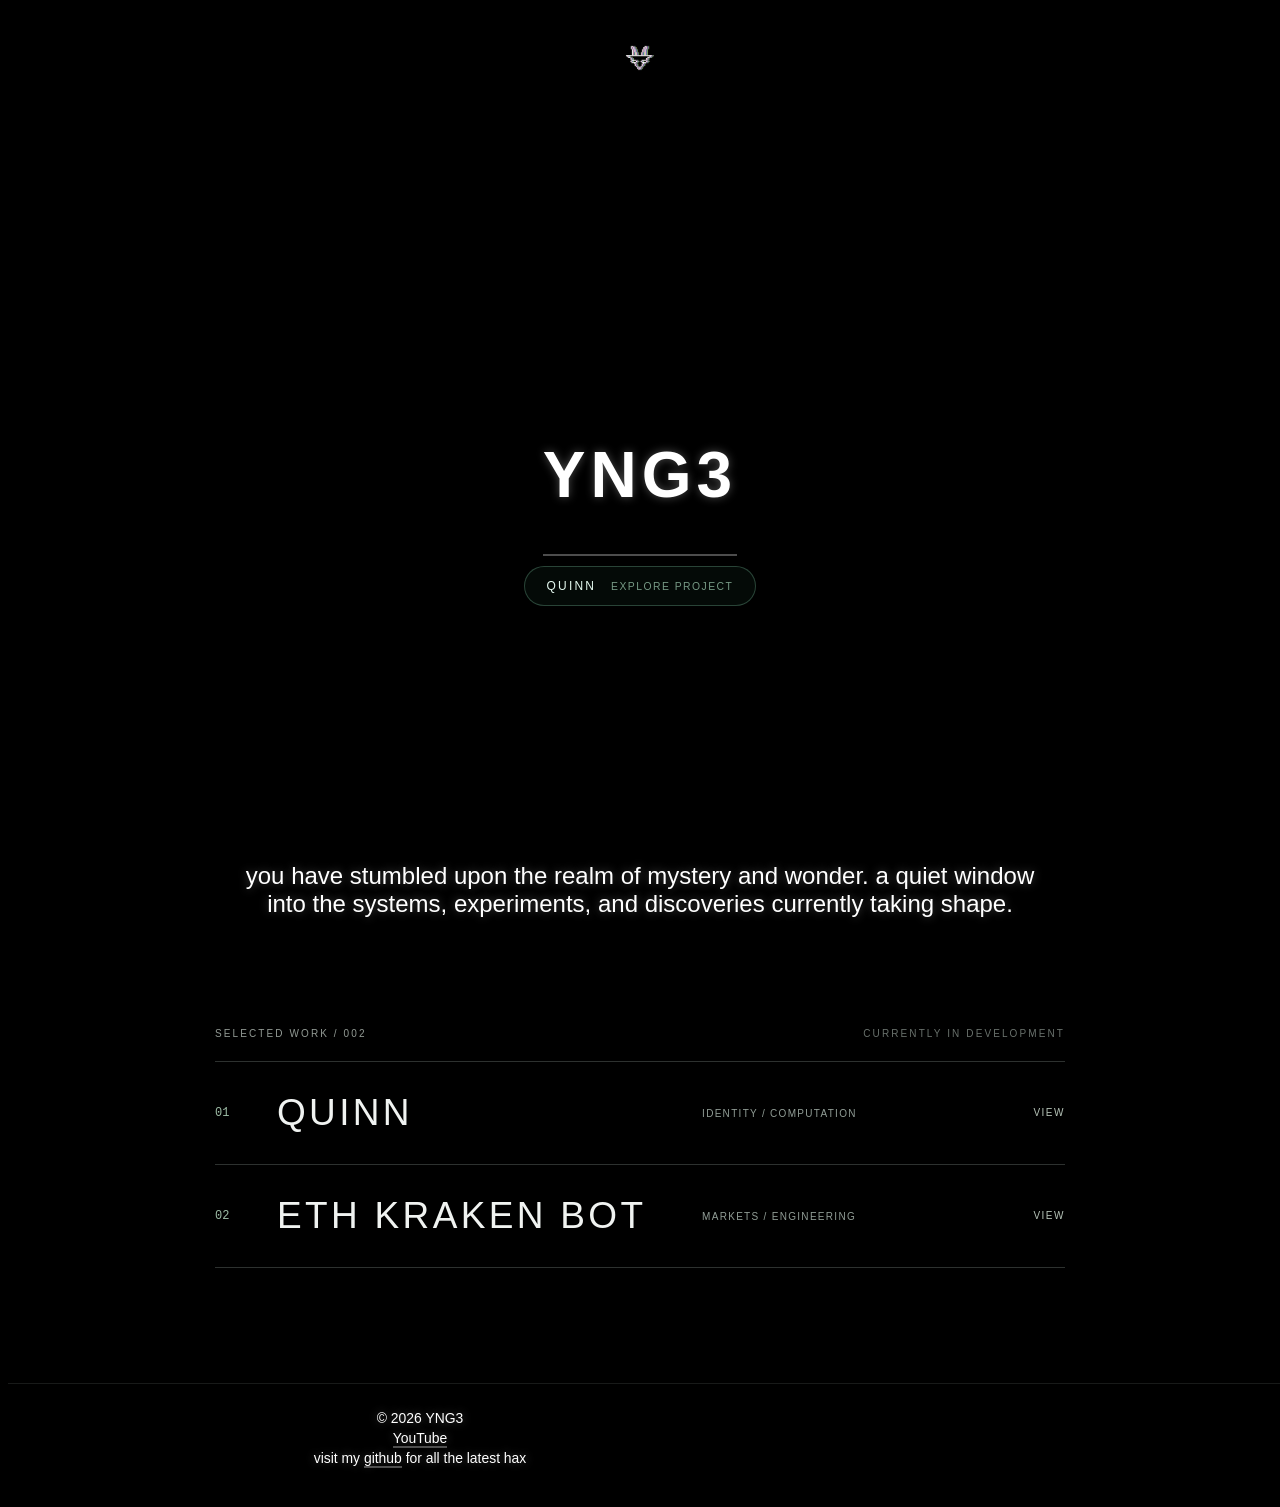
==== commit 20062c50: "Merge 7fd7f660e68e56d1f1355fedcb35e5d925b70f44 into 99f2f517422d94a02f6f2298bc65ab8cb3907022" ====
--- a/index.html
+++ b/index.html
@@ -1,239 +1,275 @@
-<!doctype html>
+<!DOCTYPE html>
 <html lang="en">
-<head>
-  <meta charset="utf-8">
-  <meta name="viewport" content="width=device-width,initial-scale=1,viewport-fit=cover">
-  <meta name="theme-color" content="#080911">
-  <meta name="color-scheme" content="dark light">
-  <meta name="description" content="YNG3 — an independent digital realm for experiments in intelligence, identity, and the edges of possibility.">
-  <meta property="og:type" content="website">
-  <meta property="og:title" content="YNG3 — Enter the unknown">
-  <meta property="og:description" content="An independent digital realm. Ideas from the outer edge of possibility.">
-  <meta name="referrer" content="no-referrer">
-  <meta http-equiv="Content-Security-Policy" content="default-src 'self'; script-src 'sha256-AXZMKJJujIDVJ7ZecGGyxJ84x9HVHSJ6TWAUanQEvZ8='; style-src 'sha256-KeKSP3oA4rVaIktxo6ekA5B8B5Bz6MRP3VhpO3Pt9EY='; img-src 'self' data:; connect-src 'none'; object-src 'none'; frame-src 'none'; base-uri 'self'; form-action 'none'">
-  <title>YNG3 — Enter the Unknown</title>
-  <link rel="icon" href="./logo.ico" sizes="any">
-  <style>
-:root{--dark:#080911;--dark2:#0e1020;--paper:#eeece7;--ink:#101114;--violet:#a8a6f8;--fuchsia:#f8aab9;--ice:#dfedf6;--line:rgba(255,255,255,.17);--micro:'SFMono-Regular',Consolas,'Liberation Mono',monospace;--display:Arial,Helvetica,sans-serif;--ease:cubic-bezier(.22,1,.36,1)}
-*,*::before,*::after{box-sizing:border-box}html{scroll-behavior:smooth;scroll-padding-top:90px}body{margin:0;color:var(--paper);background:var(--dark);font-family:var(--display);-webkit-font-smoothing:antialiased;overflow-x:hidden}::selection{background:#b8b0fe;color:#101019}a{color:inherit;text-decoration:none}button{font:inherit}button,a{ -webkit-tap-highlight-color:transparent}a:focus-visible,button:focus-visible{outline:2px solid #d9cfff;outline-offset:5px}img,canvas,svg{display:block}.skip{position:fixed;left:20px;top:-100px;z-index:1000;padding:12px 18px;background:white;color:black}.skip:focus{top:12px}.intro-curtain{pointer-events:none;position:fixed;inset:0;background:#e9e7e0;color:#13131b;z-index:100;display:grid;place-content:center;gap:22px;text-align:center;animation:curtain .85s var(--ease) .45s both}.intro-curtain span{font-weight:900;font-size:clamp(3rem,13vw,9rem);letter-spacing:-.115em;padding-right:.1em;line-height:.85}.intro-curtain small{font:10px var(--micro);letter-spacing:.2em}.site-frame{position:fixed;inset:12px;border:1px solid rgba(233,228,255,.055);pointer-events:none;z-index:60}.cursor-glow{position:fixed;width:480px;height:480px;left:0;top:0;z-index:10;pointer-events:none;border-radius:50%;background:radial-gradient(circle,rgba(139,125,255,.068),transparent 65%);transform:translate(-50%,-50%);opacity:0;transition:opacity .4s ease}.site-header{position:absolute;top:0;left:0;right:0;height:93px;padding:0 clamp(26px,5.4vw,96px);display:flex;align-items:center;justify-content:space-between;gap:30px;z-index:30;border-bottom:1px solid rgba(255,255,255,.105)}.brand{display:inline-flex;align-items:center;gap:13px;font-size:23px;letter-spacing:-.09em;font-weight:900}.brand-three{color:var(--violet)}.brand-sigil{width:23px;height:23px;display:grid;place-items:center;position:relative;transform:rotate(-24deg)}.brand-sigil i{width:5px;height:22px;position:absolute;background:var(--paper);border-radius:5px}.brand-sigil i:nth-child(2){transform:rotate(60deg)}.brand-sigil i:nth-child(3){transform:rotate(120deg)}.main-nav{display:flex;gap:clamp(14px,3vw,46px)}.main-nav a,.header-action{font:600 10px/1.4 var(--micro);letter-spacing:.15em;white-space:nowrap}.main-nav a{color:#b3b2bd;transition:color .2s}.main-nav a:hover{color:white}.header-action{display:flex;align-items:center;gap:30px;border:1px solid rgba(230,225,255,.33);padding:15px 18px;transition:background .25s,color .25s}.header-action:hover{background:var(--paper);color:#11101b}.header-action span{font-size:17px;line-height:.6}.hero{position:relative;isolation:isolate;min-height:900px;height:100svh;max-height:1150px;overflow:hidden;background:radial-gradient(ellipse at 62% 38%,#17172e 0,#090a14 42%,#070810 78%)}.hero-grid{position:absolute;inset:0;background-image:linear-gradient(to right,rgba(200,187,255,.043) 1px,transparent 1px),linear-gradient(to bottom,rgba(200,187,255,.042) 1px,transparent 1px);background-size:9.1% 100%,100% 11.8%;opacity:.7;mask-image:linear-gradient(to bottom,transparent,black 15%,black 75%,transparent)}.hero-glow{position:absolute;width:min(67vw,900px);aspect-ratio:1;left:52%;top:45%;transform:translate(-50%,-50%);background:radial-gradient(circle,rgba(101,91,219,.22),rgba(82,68,174,.06) 40%,transparent 65%);filter:blur(25px);pointer-events:none}.hero-meta,.hero-bottom,.hero-edge,.scroll-cue{position:absolute;z-index:7}.hero-meta{top:132px;left:clamp(27px,5.4vw,96px);right:clamp(27px,5.4vw,96px);display:flex;justify-content:space-between;color:rgba(235,233,244,.58);font:9px/1.5 var(--micro);letter-spacing:.12em}.live-dot{display:inline-block;width:6px;height:6px;margin-right:12px;background:#b5a7ff;box-shadow:0 0 14px rgba(185,168,255,.9);border-radius:50%}.meta-cross{color:var(--violet);padding-left:18px;font-size:18px;vertical-align:-3px}.hero-center{position:absolute;inset:0;display:flex;align-items:center;justify-content:center}.hero-object{position:absolute;width:min(70vw,900px);aspect-ratio:1;left:50%;top:48%;transform:translate(-50%,-50%);opacity:.92}#portal{width:100%;height:100%;touch-action:pan-y;filter:saturate(1.08)}.portal-core{position:absolute;top:50%;left:50%;width:15.5%;aspect-ratio:1;border:1px solid rgba(230,221,255,.15);border-radius:50%;transform:translate(-50%,-50%);display:grid;place-items:center;box-shadow:0 0 40px 12px rgba(92,83,255,.05),inset 0 0 40px rgba(219,207,255,.055);pointer-events:none}.portal-cross{font-size:clamp(16px,3vw,42px);color:rgba(248,246,255,.27)}.portal-fine{position:absolute;inset:11%;border:1px solid rgba(233,228,255,.08);border-radius:50%;pointer-events:none}.portal-fine-a{transform:rotate(-20deg) scaleX(.66)}.portal-fine-b{transform:rotate(27deg) scaleX(.9)}.hero-title-wrap{position:relative;z-index:2;text-align:center;mix-blend-mode:screen;margin-top:28px;pointer-events:none}.hero-kicker{display:block;margin-bottom:14px;font:600 10px var(--micro);letter-spacing:.42em;color:#cecfdd}.hero-title{margin:0;color:#f6f4f0;font-size:clamp(170px,27vw,510px);letter-spacing:-.143em;padding-right:.13em;font-weight:900;line-height:.8;text-shadow:0 8px 80px rgba(11,10,40,.4)}.hero-title>span:first-child{color:transparent;-webkit-text-stroke:2px rgba(231,227,255,.88);text-shadow:none}.hero-title-dot{color:#beb2ff;font-size:.8em;letter-spacing:-.16em}.hero-subline{display:flex;justify-content:center;align-items:baseline;gap:23px;margin-top:45px;color:rgba(246,247,248,.86)}.hero-subline span{font:600 10px var(--micro);letter-spacing:.22em}.hero-subline span:nth-child(2){color:#aaa6ba}.hero-subline em{font:italic clamp(25px,3.1vw,54px) Georgia,serif;letter-spacing:-.055em;color:#e4d8f8}.hero-bottom{bottom:85px;left:clamp(27px,5.4vw,96px);right:clamp(27px,5.4vw,96px);display:flex;justify-content:space-between;align-items:flex-end;gap:20px}.hero-description{max-width:355px}.micro-label,.mode-label{font:10px var(--micro);letter-spacing:.18em;color:#a8a6c4}.hero-description p{color:#c0c0ce;margin:15px 0 0;font:15px/1.7 var(--display);max-width:330px}.hero-commands{text-align:right}.mode-label{margin-bottom:16px}.mode-label span{margin-left:12px;color:#d8cffd}.mode-controls{display:flex;gap:5px;justify-content:flex-end}.mode-control{cursor:pointer;border:1px solid rgba(246,241,255,.23);background:rgba(17,18,35,.55);color:#a9a6c0;padding:14px 16px;font:10px var(--micro);letter-spacing:.06em;transition:background .25s,border .25s,color .25s}.mode-control:hover,.mode-control.active{color:#171329;background:#eae5ff;border-color:#eae5ff}.motion-toggle{margin-top:14px;border:0;background:none;color:#9999ac;padding:2px 0;cursor:pointer;font:9px var(--micro);letter-spacing:.12em}.motion-toggle span{margin-left:8px;color:#ccc1f8}.scroll-cue{left:50%;bottom:24px;transform:translateX(-50%);display:flex;gap:10px;align-items:center;font:9px var(--micro);letter-spacing:.1em;color:#b3acc6;white-space:nowrap}.scroll-line{height:1px;width:24px;background:#69647d}.hero-edge{bottom:46%;font:9px var(--micro);letter-spacing:.2em;color:#87849d;writing-mode:vertical-rl}.hero-edge-left{left:18px;transform:rotate(180deg)}.hero-edge-right{right:18px}.statement{background:#0b0c13;min-height:620px;padding:90px clamp(26px,7vw,130px) 70px;display:flex;flex-direction:column;justify-content:space-between;position:relative;overflow:hidden}.statement::before{content:'✳';position:absolute;right:-4%;top:10px;font-size:min(45vw,700px);line-height:1;color:rgba(196,186,255,.018);pointer-events:none}.statement-number,.statement-bottom{font:10px var(--micro);letter-spacing:.15em;color:#9998b2}.statement-text{font-size:clamp(44px,7.5vw,128px);font-weight:800;line-height:.99;letter-spacing:-.09em;margin:70px 0 90px;position:relative;z-index:2}.statement-serif{font:italic 500 .98em Georgia,serif;letter-spacing:-.078em;color:#b3a8ff}.statement-bottom{display:flex;justify-content:space-between;align-items:center}.statement-spark{font-size:35px;line-height:.8;color:#b7a9f7}.work{background:var(--paper);color:var(--ink);padding:52px clamp(26px,7vw,130px) 110px}.section-head{display:flex;justify-content:space-between;border-top:1px solid rgba(13,13,20,.28);padding-top:18px;font:10px var(--micro);letter-spacing:.16em}.work-heading{display:grid;grid-template-columns:1fr auto;grid-template-rows:auto auto;gap:0 40px;margin:112px 0 80px}.eyebrow-dark{font:10px var(--micro);letter-spacing:.16em;color:#6a6672;margin:0 0 28px}.work-heading .eyebrow-dark{grid-column:1/-1}.work-heading h2,.connect h2{font-size:clamp(65px,9.2vw,165px);font-weight:900;line-height:.82;letter-spacing:-.103em;margin:0}.work-heading h2 em,.connect h2 em{font:italic 500 1.08em Georgia,serif;letter-spacing:-.09em;color:#8274c3}.work-intro{align-self:end;max-width:310px;font-size:15px;line-height:1.7;margin:0 0 9px;color:#59575d}.feature{border:1px solid rgba(19,19,22,.26);display:grid;grid-template-columns:minmax(0,1.18fr) minmax(0,1fr);min-height:570px}.feature-art{position:relative;display:flex;align-items:center;justify-content:center;overflow:hidden;background:radial-gradient(circle at 55% 45%,#272d42 0%,#111422 45%,#080a12 85%);min-height:550px;color:#ede8ff;isolation:isolate}.feature-grid{position:absolute;inset:0;background-image:linear-gradient(rgba(238,223,255,.045) 1px,transparent 1px),linear-gradient(90deg,rgba(238,223,255,.045) 1px,transparent 1px);background-size:9% 9%;transform:perspective(700px) rotateX(35deg) scale(1.5)}.feature-orbit{position:absolute;width:64%;aspect-ratio:1;border:1px solid rgba(211,199,255,.32);border-radius:50%;transform:rotate(32deg) scaleX(.58);transition:transform 1s var(--ease);box-shadow:0 0 50px rgba(171,157,255,.055)}.feature-orbit-a{width:80%;transform:rotate(55deg) scaleX(.7);border-color:rgba(176,167,255,.23)}.feature-orbit-b{width:71%;transform:rotate(-45deg) scaleX(.48);border-color:rgba(217,225,250,.4)}.feature-orbit-c{width:47%;transform:rotate(8deg) scaleX(.89);border-color:rgba(224,218,255,.5)}.feature-art:hover .feature-orbit-a{transform:rotate(105deg) scaleX(.7)}.feature-art:hover .feature-orbit-b{transform:rotate(-105deg) scaleX(.48)}.feature-art:hover .feature-orbit-c{transform:rotate(65deg) scaleX(.89)}.feature-core{display:grid;place-items:center;border:1px solid rgba(219,216,255,.4);border-radius:50%;width:24%;aspect-ratio:1;box-shadow:0 0 70px rgba(154,144,255,.25),inset 0 0 30px rgba(185,163,255,.13);font:200 clamp(45px,8vw,116px) Georgia,serif;z-index:1;position:relative}.feature-art-top,.feature-art-bottom{position:absolute;left:24px;right:24px;z-index:2;display:flex;justify-content:space-between;font:10px var(--micro);letter-spacing:.12em}.feature-art-top{top:24px}.feature-art-bottom{bottom:25px}.feature-art-bottom span{font-size:19px}.feature-copy{padding:clamp(28px,5vw,75px);display:flex;flex-direction:column;align-items:flex-start}.feature-index{display:flex;justify-content:space-between;width:100%;gap:15px;font:10px var(--micro);letter-spacing:.08em;color:#65636c}.feature-status{white-space:nowrap}.feature-status i{display:inline-block;width:6px;height:6px;border-radius:50%;background:#8072bd;margin-right:7px}.feature-copy h3{font-size:clamp(82px,9.7vw,156px);line-height:.9;letter-spacing:-.115em;margin:auto 0 12px;font-weight:900}.feature-period{color:#8174c2}.feature-italic{font:italic clamp(27px,2.5vw,45px) Georgia,serif;letter-spacing:-.055em;color:#6d5bb0;margin:0 0 32px}.feature-body{max-width:380px;font-size:16px;line-height:1.7;color:#55545a;margin:0 0 40px}.feature-link{margin-top:auto;width:100%;display:flex;justify-content:space-between;align-items:center;gap:18px;border-top:1px solid #9c999f;padding-top:19px;font:700 11px var(--micro);letter-spacing:.07em;transition:color .2s}.feature-link:hover{color:#7365ba}.link-arrow{font-size:26px;transition:transform .25s}.feature-link:hover .link-arrow{transform:translate(4px,-4px)}.index-row{display:grid;grid-template-columns:1fr 2fr 1fr;align-items:center;gap:20px;border-bottom:1px solid #9a989b;padding:44px 0 44px}.index-no,.index-status{font:10px var(--micro);letter-spacing:.1em;color:#77737b}.index-row h3{font-size:clamp(28px,3vw,44px);font-weight:800;letter-spacing:-.06em;margin:0 0 8px}.index-row p{font-size:14px;line-height:1.6;color:#77747a;margin:0;max-width:400px}.index-status{text-align:right}.index-status span{font-size:16px;color:#8174c2;margin-left:12px}.interlude{min-height:810px;padding:55px clamp(26px,7vw,130px) 58px;background:radial-gradient(ellipse at 50% 55%,#22223f 0,#11121e 45%,#090a11 85%);position:relative;overflow:hidden;display:flex;flex-direction:column;justify-content:space-between}.interlude-grid{position:absolute;inset:0;background:repeating-linear-gradient(90deg,transparent 0,transparent calc(12.5% - 1px),rgba(200,195,255,.055) calc(12.5% - 1px),rgba(200,195,255,.055) 12.5%);mask-image:linear-gradient(transparent,black 23%,black 75%,transparent)}.interlude-top,.interlude-bottom{display:flex;justify-content:space-between;position:relative;z-index:2;font:10px var(--micro);letter-spacing:.14em;color:#aaa5c6}.interlude-content{position:relative;z-index:2;margin:100px auto;text-align:center}.interlude-star{display:inline-block;color:#baacff;font-size:60px;line-height:.9;margin-bottom:24px;animation:starspin 30s linear infinite}.interlude-content h2{font-size:clamp(85px,13vw,225px);font-weight:900;letter-spacing:-.117em;line-height:.82;margin:0}.interlude-content h2 em{font:italic 500 1.03em Georgia,serif;letter-spacing:-.09em;color:#c7b7fd}.interlude-content p{font-size:clamp(14px,1.3vw,18px);line-height:1.8;max-width:545px;color:#c1bfd0;margin:45px auto 0}.connect{background:#e6e4df;color:#101014;padding:55px clamp(26px,7vw,130px) 140px}.connect-main{display:grid;grid-template-columns:1.5fr .5fr;gap:40px;margin:120px 0 90px}.connect-main>p{max-width:280px;font-size:17px;line-height:1.7;color:#5e5c60;align-self:end;margin:0 0 10px}.connect-links{border-top:1px solid rgba(20,20,20,.4)}.connect-links a{display:grid;grid-template-columns:.4fr 1.6fr 1fr 30px;gap:20px;align-items:center;min-height:122px;border-bottom:1px solid rgba(20,20,20,.3);transition:padding .3s,background .3s;padding:10px 8px}.connect-links a:hover{padding-left:25px;background:rgba(176,166,241,.16)}.connect-links a span{font:11px var(--micro);letter-spacing:.1em;color:#68646c}.connect-links strong{font-size:clamp(26px,3.6vw,52px);letter-spacing:-.06em}.connect-links b{font-size:24px;font-weight:400}.footer{background:#090a11;padding:45px clamp(26px,7vw,130px) 28px;overflow:hidden}.footer-top,.footer-bottom{display:flex;justify-content:space-between;gap:20px;font:10px var(--micro);letter-spacing:.1em;color:#a9a6b6}.footer-top a{color:#ddd6ff}.footer-type{font-size:clamp(140px,30.5vw,620px);font-weight:900;line-height:.8;letter-spacing:-.16em;white-space:nowrap;padding-right:.18em;margin:65px 0 45px;color:#e7e5e8}.footer-type span{color:transparent;-webkit-text-stroke:2px #e5e2f5}.footer-type i{font-style:normal;color:#b9a9ff}.footer-bottom{padding-top:23px;border-top:1px solid rgba(255,255,255,.17)}.reveal{opacity:1;transform:none}.js .reveal{opacity:0;transform:translateY(55px);transition:opacity 1s var(--ease),transform 1s var(--ease)}.js .reveal.in-view{opacity:1;transform:none}.no-script{padding:15px 20px;background:#12121c;color:white;text-align:center}
-@keyframes curtain{0%{clip-path:inset(0 0 0 0)}100%{clip-path:inset(0 0 100% 0);visibility:hidden}}@keyframes starspin{to{transform:rotate(360deg)}}
-@media(max-width:1050px){.hero{min-height:780px}.hero-object{width:min(95vw,790px);top:46%}.hero-title{font-size:clamp(130px,26vw,330px)}.hero-subline{margin-top:35px}.hero-bottom{bottom:80px}.work-heading{margin:100px 0 65px}.work-heading h2{font-size:clamp(66px,9vw,120px)}.feature{min-height:480px}.feature-art{min-height:480px}.feature-copy{padding:35px}.feature-copy h3{font-size:clamp(65px,9vw,110px)}.feature-index{flex-wrap:wrap}.feature-body{font-size:14px}.connect-main{grid-template-columns:1fr auto}}
-@media(max-width:760px){.site-frame{inset:7px}.site-header{height:75px;padding:0 25px}.brand{font-size:21px}.main-nav{display:none}.header-action{padding:12px 14px;gap:14px;font-size:9px}.hero{min-height:690px;height:100svh;max-height:980px}.hero-meta{top:107px;left:26px;right:26px;font-size:8px}.hero-meta span:last-child{display:none}.hero-object{width:112vw;max-width:750px;top:43%;left:50%}.hero-title-wrap{margin-top:0}.hero-kicker{font-size:8px;letter-spacing:.2em;margin-bottom:16px}.hero-title{font-size:clamp(118px,28vw,210px);letter-spacing:-.14em}.hero-subline{display:block;margin-top:24px}.hero-subline span{font-size:8px}.hero-subline span:nth-child(2){display:none}.hero-subline em{display:block;margin-top:9px;font-size:clamp(26px,6vw,43px)}.hero-bottom{bottom:78px;left:27px;right:27px;align-items:flex-start;flex-direction:column;gap:24px}.hero-description{max-width:350px}.hero-description p{font-size:13px;max-width:290px;line-height:1.55;margin-top:10px}.hero-commands{text-align:left}.mode-label{display:none}.mode-controls{justify-content:start}.mode-control{padding:10px 12px;font-size:9px}.motion-toggle{margin-top:10px}.hero-edge{display:none}.scroll-cue{bottom:16px;left:auto;right:25px;transform:none;font-size:8px}.statement{min-height:450px;padding:64px 27px 50px}.statement-text{font-size:clamp(42px,9vw,70px);margin:45px 0}.statement-bottom{font-size:8px}.statement-bottom span:first-child{max-width:230px;line-height:1.7}.work{padding:38px 25px 70px}.section-head{font-size:8px;gap:16px}.work-heading{display:block;margin:85px 0 55px}.work-heading h2{font-size:clamp(67px,11vw,110px)}.work-intro{margin-top:35px;font-size:14px;max-width:310px}.feature{display:block}.feature-art{min-height:420px}.feature-copy{min-height:445px;padding:28px}.feature-copy h3{margin:75px 0 10px;font-size:clamp(80px,19vw,140px)}.feature-body{max-width:100%;font-size:15px}.feature-link{margin-top:auto}.index-row{grid-template-columns:1fr 1fr;align-items:start;padding:35px 0}.index-row>div{grid-column:1/-1;grid-row:2}.index-status{grid-column:2;grid-row:1}.interlude{min-height:640px;padding:40px 25px}.interlude-content{margin:100px auto}.interlude-content h2{font-size:clamp(76px,15vw,130px)}.interlude-content p{font-size:14px}.interlude-star{font-size:45px}.interlude-top,.interlude-bottom{font-size:8px}.connect{padding:40px 25px 95px}.connect-main{display:block;margin:90px 0 65px}.connect h2{font-size:clamp(70px,12vw,125px)}.connect-main>p{font-size:15px;margin:30px 0 0}.connect-links a{grid-template-columns:34px 1fr 23px;min-height:106px;gap:10px}.connect-links a span:nth-child(3){display:none}.connect-links strong{font-size:clamp(27px,7vw,46px)}.footer{padding:38px 25px 26px}.footer-top,.footer-bottom{font-size:8px}.footer-type{margin:90px 0 65px;font-size:31vw}.footer-bottom span:last-child{display:none}}
-@media(max-width:410px){.hero-object{top:42%}.hero-bottom{bottom:69px}.hero-description p{font-size:12px}.hero-kicker{letter-spacing:.08em}.hero-title{font-size:29vw}.hero-subline{margin-top:17px}.hero-subline em{font-size:27px}.mode-control{padding:9px 8px;font-size:8px}.scroll-cue{display:none}.feature-art{min-height:350px}.feature-copy h3{font-size:82px}.work-heading h2{font-size:15vw}.statement-text{font-size:10.1vw}.connect h2{font-size:12vw}}
-@media(prefers-reduced-motion:reduce){html{scroll-behavior:auto}.intro-curtain{display:none}.js .reveal{opacity:1;transform:none;transition:none}.interlude-star{animation:none}.feature-orbit,.mode-control,.connect-links a,.link-arrow{transition:none}.cursor-glow{display:none}}
-
-</style>
-
-</head>
-<body>
-  <a class="skip" href="#main">Skip to main content</a>
-  <div class="intro-curtain" aria-hidden="true"><span>YNG3</span><small>ORIGIN / EST. IN CURIOSITY</small></div>
-  <div class="cursor-glow" aria-hidden="true"></div>
-  <div class="site-frame" aria-hidden="true"></div>
-  <header class="site-header" id="top">
-    <a href="#top" class="brand" aria-label="YNG3 — top of page"><span class="brand-sigil" aria-hidden="true"><i></i><i></i><i></i></span><span>YNG<span class="brand-three">3</span></span></a>
-    <nav class="main-nav" aria-label="Main navigation"><a href="#work">SELECTED WORK</a><a href="#ethos">THE IDEA</a><a href="#connect">CONNECT</a></nav>
-    <a class="header-action" href="./quinn/">ENTER QUINN <span aria-hidden="true">↗</span></a>
-  </header>
-  <main id="main">
-    <section class="hero" aria-labelledby="hero-title">
-      <div class="hero-grid" aria-hidden="true"></div>
-      <div class="hero-glow" aria-hidden="true"></div>
-      <div class="hero-meta"><span><b class="live-dot"></b> AN INDEPENDENT DIGITAL REALM</span><span>EST. SOMEWHERE BETWEEN REALITY & POSSIBILITY <span class="meta-cross" aria-hidden="true">✳</span></span></div>
-      <div class="hero-center">
-        <div class="hero-object" aria-hidden="true"><canvas id="portal" width="900" height="900"></canvas><div class="portal-core"><span class="portal-cross">✦</span></div><div class="portal-fine portal-fine-a"></div><div class="portal-fine portal-fine-b"></div></div>
-        <div class="hero-title-wrap"><span class="hero-kicker">THE INTERNET HAS OTHER DIMENSIONS.</span><h1 id="hero-title" class="hero-title">YNG<span>3</span><span class="hero-title-dot">.</span></h1><div class="hero-subline"><span>BEYOND THE ORDINARY</span><span> / </span><em>into the unknown.</em></div></div>
+  <head>
+    <meta charset="UTF-8">
+    <meta name="viewport" content="width=device-width, initial-scale=1, viewport-fit=cover">
+    <meta name="theme-color" content="#000000">
+    <meta name="description" content="YNG3 is a curated window into independent experiments in identity, intelligent systems, and digital technology.">
+    <title>YNG3</title>
+    <link rel="stylesheet" href="https://cdnjs.cloudflare.com/ajax/libs/animate.css/4.1.1/animate.min.css">
+    <link rel="shortcut icon" href="logo.ico" type="image/x-icon">
+    <style>
+      body {
+        background-color: #000;
+        color: #fff;
+        font-family: "Helvetica Neue", Arial, sans-serif;
+        text-align: center;
+      }
+
+      h1 {
+        font-size: 4em;
+        margin-top: 100px;
+        letter-spacing: 5px;
+        text-shadow: 0 0 10px rgba(255, 255, 255, 0.3);
+      }
+
+      p {
+        font-size: 1.5em;
+        margin-top: 30px;
+        max-width: 800px;
+        margin-left: auto;
+        margin-right: auto;
+        text-shadow: 0 0 10px rgba(255, 255, 255, 0.3);
+      }
+
+      a {
+        color: #fff;
+        text-decoration: none;
+        border-bottom: 2px solid rgba(255, 255, 255, 0.3);
+      }
+
+      .logo {
+        height: 100px; /* adjust the height to your desired size */
+        width: auto;
+      }
+
+      .footer {
+        position: fixed;
+        left: 0;
+        bottom: 0;
+        width: 100%;
+        background-color: rgba(0, 0, 0, 0.5);
+        color: #fff;
+        font-size: .5em;
+        padding: 10px 0;
+        text-align: center;
+      }
+
+      .footer p {
+        margin: 0;
+        padding: 0;
+        line-height: 1;
+      }
+
+      .center {
+        display: flex;
+        justify-content: center;
+        align-items: center;
+        height: 80vh;
+      }
+
+      .button {
+        display: inline-block;
+        margin-top: 20px;
+        padding: 12px 20px;
+        background-color: #fff;
+        color: #000;
+        border-radius: 5px;
+        font-size: 1.2em;
+        text-transform: uppercase;
+        font-weight: bold;
+        letter-spacing: 2px;
+        text-decoration: none;
+        transition: all 0.3s ease;
+      }
+
+      .button:hover {
+        background-color: #000;
+        color: #fff;
+        cursor: pointer;
+      }
+
+      /* QUINN portfolio entry */
+      .hero-center {
+        flex-direction: column;
+        gap: 10px;
+      }
+
+      .quinn-entry {
+        display: inline-flex;
+        align-items: center;
+        gap: 15px;
+        padding: 12px 22px;
+        color: #e4f9ef;
+        border: 1px solid rgba(137, 219, 179, .28);
+        border-radius: 999px;
+        background: rgba(50, 125, 91, .08);
+        font-size: .75rem;
+        font-weight: 500;
+        letter-spacing: .18em;
+        text-transform: uppercase;
+        text-shadow: none;
+        text-decoration: none;
+        transition: border-color .25s ease, background .25s ease, transform .25s ease;
+      }
+
+      .quinn-entry:hover, .quinn-entry:focus-visible {
+        color: #fff;
+        background: rgba(50, 125, 91, .18);
+        border-color: rgba(156, 252, 202, .58);
+        transform: translateY(-2px);
+      }
+
+      .quinn-entry small {
+        color: rgba(183, 234, 204, .64);
+        font-size: .65rem;
+        letter-spacing: .14em;
+      }
+
+      @media (max-width: 480px) {
+        .quinn-entry { padding: 12px 15px; gap: 10px; font-size: .7rem; }
+        .quinn-entry small { font-size: .6rem; }
+      }
+
+
+      /* Curated public signals — original YNG3 structure remains intact */
+      .curation {
+        max-width: 850px;
+        margin: 108px auto 0;
+        padding: 0 28px;
+        text-align: left;
+        color: #f0f3f1;
+      }
+      .curation-heading {
+        display: flex;
+        justify-content: space-between;
+        gap: 22px;
+        align-items: baseline;
+        margin-bottom: 19px;
+        color: #929a94;
+        font: 500 10px/1.6 "Helvetica Neue", Arial, sans-serif;
+        letter-spacing: .21em;
+        text-transform: uppercase;
+      }
+      .curation-heading span:last-child { color: #69716c; }
+      .project-reveal { border-top: 1px solid rgba(226,242,232,.2); border-bottom: 1px solid rgba(226,242,232,.2); }
+      .project-reveal + .project-reveal { border-top: 0; }
+      .project-reveal summary {
+        display: grid;
+        grid-template-columns: 44px minmax(0,1fr) minmax(125px,.7fr) 60px;
+        align-items: center;
+        gap: 18px;
+        min-height: 102px;
+        cursor: pointer;
+        list-style: none;
+        transition: background .2s ease, padding .2s ease;
+      }
+      .project-reveal summary::-webkit-details-marker { display: none; }
+      .project-reveal summary::marker { content: ""; }
+      .project-reveal summary:hover { background: rgba(181,213,190,.025); padding-left: 8px; }
+      .project-id { color: #9dbca6; font: 500 12px/1.5 monospace; }
+      .project-title { font-size: clamp(24px,3.2vw,37px); font-weight: 450; letter-spacing: .09em; }
+      .project-type { font: 500 10px/1.5 "Helvetica Neue", Arial, sans-serif; color: #919d96; letter-spacing: .13em; text-transform: uppercase; }
+      .project-toggle { font: 500 10px/1.4 "Helvetica Neue", Arial, sans-serif; color: #b7c5b9; letter-spacing: .15em; text-transform: uppercase; text-align: right; }
+      .project-reveal[open] .project-toggle { color: #d8eadd; }
+      .project-reveal[open] .project-toggle::after { content: " /"; }
+      .project-description { max-width: 600px; padding: 0 0 36px 62px; }
+      .project-description p {
+        color: #aebcb1;
+        text-shadow: none;
+        font-size: 14px;
+        line-height: 1.85;
+        max-width: 690px;
+        margin: 0 0 20px;
+        text-align: left;
+      }
+      .project-description a {
+        display: inline-block;
+        color: #d9eadf;
+        border-bottom: 1px solid rgba(192,225,204,.47);
+        padding-bottom: 7px;
+        font: 600 11px/1.5 "Helvetica Neue", Arial, sans-serif;
+        letter-spacing: .14em;
+        text-transform: uppercase;
+      }
+      .project-description a:hover { border-color: #e4ffec; }
+      .footer {
+        position: static;
+        width: 100%;
+        margin-top: 115px;
+        border-top: 1px solid rgba(220,231,223,.11);
+        background: transparent;
+        padding: 24px 12px 30px;
+        font-size: .58em;
+      }
+      .footer p { line-height: 1.45; }
+      @media(max-width:600px) {
+        .center { height: 65vh; min-height: 350px; }
+        h1 { margin-top: 35px; font-size: clamp(3rem,15vw,4em); }
+        .logo { height: 80px; }
+        body > p { padding: 0 22px; font-size: 1.1em; line-height: 1.7; }
+        .curation { margin-top: 85px; padding: 0 22px; }
+        .project-reveal summary { grid-template-columns: 32px 1fr 56px; gap: 10px; min-height: 93px; }
+        .project-type { grid-column: 2; grid-row: 2; margin-top: -25px; font-size: 9px; }
+        .project-toggle { grid-column: 3; grid-row: 1; }
+        .project-description { padding-left: 0; }
+        .curation-heading { font-size: 9px; letter-spacing: .14em; }
+        .footer { margin-top: 80px; }
+      }
+      @media (prefers-reduced-motion: reduce) {
+        html { scroll-behavior: auto; }
+        .project-reveal summary { transition: none; }
+      }
+    </style>
+  </head>
+  <body>
+    <img src="logo.png" alt="Logo" class="logo">
+    <div class="center hero-center">
+      <a href="https://yng3.github.io/"><h1 class="animate__animated animate__fadeInDown">YNG3</h1></a>
+      <a class="quinn-entry animate__animated animate__fadeInUp" href="/quinn/" aria-label="Explore QUINN project">
+        <span>QUINN</span>
+        <small>Explore project</small>
+      </a>
+    </div>
+    <p class="animate__animated animate__fadeInUp">you have stumbled upon the realm of mystery and wonder. a quiet window into the systems, experiments, and discoveries currently taking shape.</p>
+
+
+    <section class="curation" aria-label="Selected work">
+      <div class="curation-heading">
+        <span>Selected work / 002</span>
+        <span>Currently in development</span>
       </div>
-      <div class="hero-bottom"><div class="hero-description"><span class="micro-label">[ THE THESIS ]</span><p>A home for unconventional ideas, intelligent systems, and things that don't fit neatly into a category.</p></div><div class="hero-commands"><div class="mode-label">TUNE THE UNIVERSE <span>↘</span></div><div class="mode-controls" role="group" aria-label="Choose portal animation"><button type="button" class="mode-control active" data-mode="orbit" aria-pressed="true">01 / ORBIT</button><button type="button" class="mode-control" data-mode="bloom" aria-pressed="false">02 / BLOOM</button><button type="button" class="mode-control" data-mode="drift" aria-pressed="false">03 / DRIFT</button></div><button id="motion-toggle" class="motion-toggle" type="button" aria-pressed="false">PAUSE MOTION <span aria-hidden="true">Ⅱ</span></button></div></div>
-      <a class="scroll-cue" href="#work"><span>SCROLL TO ENTER</span><span class="scroll-line" aria-hidden="true"></span><span aria-hidden="true">↓</span></a>
-      <div class="hero-edge hero-edge-left" aria-hidden="true">YNG3 / TRANSMISSION 0001</div><div class="hero-edge hero-edge-right" aria-hidden="true">NO RULES FOR WHAT COMES NEXT</div>
+      <details class="project-reveal">
+        <summary aria-label="Expand QUINN project preview">
+          <span class="project-id">01</span>
+          <strong class="project-title">QUINN</strong>
+          <span class="project-type">Identity / Computation</span>
+          <span class="project-toggle">View</span>
+        </summary>
+        <div class="project-description">
+          <p>An exploration of persistent cryptographic identity, governed execution, and continuity beyond a single machine. Built deliberately, with authority constrained at every boundary.</p>
+          <a href="/quinn/">Explore QUINN</a>
+        </div>
+      </details>
+      <details class="project-reveal">
+        <summary aria-label="Expand ETH Kraken Bot project preview">
+          <span class="project-id">02</span>
+          <strong class="project-title">ETH KRAKEN BOT</strong>
+          <span class="project-type">Markets / Engineering</span>
+          <span class="project-toggle">View</span>
+        </summary>
+        <div class="project-description">
+          <p>A deterministic Python futures paper-trading research system. Explore its market-data safeguards, strategy blockers, risk gates, hash-chained audit records, and documented limitations. Paper autonomy and live trading are not qualified in the latest available audit.</p>
+          <a href="/eth/">Explore ETH research</a>
+        </div>
+      </details>
     </section>
-    <section class="statement" aria-label="YNG3 introduction"><div class="statement-number">001 — THE ARRIVAL</div><p class="statement-text reveal">NOT EVERYTHING<br>IS MEANT TO BE <span class="statement-serif">understood.</span></p><div class="statement-bottom"><span>AN EXPLORATION WITHOUT A PREDEFINED DESTINATION.</span><span class="statement-spark" aria-hidden="true">✳</span></div></section>
-    <section class="work" id="work" aria-labelledby="work-title">
-      <div class="section-head"><span>01 / SELECTED WORLDS</span><span>PROJECT INDEX — 2026</span></div>
-      <div class="work-heading reveal"><p class="eyebrow-dark">THE THINGS WE ARE BUILDING</p><h2 id="work-title">IDEAS WITH<br><em>GRAVITY.</em></h2><p class="work-intro">The most interesting projects rarely start with a business plan. They start with a question that won't leave you alone.</p></div>
-      <article class="feature" aria-labelledby="quinn-name">
-        <a class="feature-art" href="./quinn/" aria-label="Explore QUINN" ><div class="feature-grid" aria-hidden="true"></div><div class="feature-orbit feature-orbit-a" aria-hidden="true"></div><div class="feature-orbit feature-orbit-b" aria-hidden="true"></div><div class="feature-orbit feature-orbit-c" aria-hidden="true"></div><div class="feature-core" aria-hidden="true">Q</div><div class="feature-art-top">[ Q / 001 ] <span>EXPERIMENTAL INTELLIGENCE</span></div><div class="feature-art-bottom">THE ROOT IS NOT THE RUNTIME <span>↗</span></div></a>
-        <div class="feature-copy"><div class="feature-index"><span>001 / FEATURED PROJECT</span><span class="feature-status"><i></i> IN DEVELOPMENT</span></div><h3 id="quinn-name">QUINN<span class="feature-period">.</span></h3><p class="feature-italic">An identity, untethered.</p><p class="feature-body">An experiment in persistent identity, governed computation, and continuity beyond any single machine. A different starting point for intelligence.</p><a class="feature-link" href="./quinn/"><span>EXPLORE THE WORLD OF QUINN</span><span class="link-arrow" aria-hidden="true">↗</span></a></div>
-      </article>
-      <div class="index-row" aria-label="The ongoing YNG3 laboratory"><span class="index-no">002 — ∞</span><div><h3>THE OPEN LAB.</h3><p>Further experiments, strange interfaces, and ideas taking shape behind the scenes.</p></div><span class="index-status">MORE TO COME <span aria-hidden="true">✳</span></span></div>
-    </section>
-    <section class="interlude" id="ethos" aria-labelledby="ethos-title"><div class="interlude-grid" aria-hidden="true"></div><div class="interlude-top"><span>02 / A WAY OF SEEING</span><span>THE OPERATING PRINCIPLE</span></div><div class="interlude-content reveal"><span class="interlude-star" aria-hidden="true">✳</span><h2 id="ethos-title">STAY<br><em>CURIOUS.</em></h2><p>No fixed discipline. No pre-approved destination. Just an enduring interest in what lies at the intersection of technology, imagination, and human intent.</p></div><div class="interlude-bottom"><span>BUILD / QUESTION / REPEAT</span><span>SCROLL ON ↓</span></div></section>
-    <section class="connect" id="connect" aria-labelledby="connect-title"><div class="section-head"><span>03 / FIND THE SIGNAL</span><span>THE WORLD IS STILL OPEN</span></div><div class="connect-main"><div><p class="eyebrow-dark">THERE IS ALWAYS MORE TO DISCOVER.</p><h2 id="connect-title">FOLLOW THE<br><em>THREAD.</em></h2></div><p>Explore the work. Follow the experiments. See what emerges next.</p></div><div class="connect-links"><a href="https://github.com/YNG3" rel="noopener noreferrer" target="_blank"><span>01</span><strong>GITHUB</strong><span>CODE / EXPERIMENTS</span><b aria-hidden="true">↗</b></a><a href="https://youtube.com/@ynotloc?si=pqxuKUOhRbvVTWKb" rel="noopener noreferrer" target="_blank"><span>02</span><strong>YOUTUBE</strong><span>VIDEO / TRANSMISSIONS</span><b aria-hidden="true">↗</b></a><a href="./quinn/"><span>03</span><strong>QUINN</strong><span>ENTER / THE PROJECT</span><b aria-hidden="true">↗</b></a></div></section>
-  </main>
-  <footer class="footer"><div class="footer-top"><span>YOU'VE REACHED THE EDGE.</span><a href="#top">RETURN TO ORIGIN ↑</a></div><div class="footer-type" aria-hidden="true">YNG<span>3</span><i>.</i></div><div class="footer-bottom"><span>© <span id="year">2026</span> YNG3. AN INDEPENDENT DIGITAL REALM.</span><span>MADE FOR THE UNEXPECTED. ✳</span></div></footer>
-  <noscript><p class="no-script">The site remains navigable without JavaScript; animated visuals and interactive modes require JavaScript.</p></noscript>
-  <script>
-'use strict';
-(() => {
-  document.documentElement.classList.add('js');
-  const $ = (q, root = document) => root.querySelector(q);
-  const $$ = (q, root = document) => Array.from(root.querySelectorAll(q));
-  const reduce = window.matchMedia('(prefers-reduced-motion: reduce)');
-  const year = $('#year');
-  if (year) year.textContent = new Date().getFullYear();
-
-  const sections = $$('.reveal');
-  if ('IntersectionObserver' in window && !reduce.matches) {
-    const observer = new IntersectionObserver(entries => {
-      for (const entry of entries) if (entry.isIntersecting) {
-        entry.target.classList.add('in-view');
-        observer.unobserve(entry.target);
-      }
-    }, { threshold: .12 });
-    sections.forEach(node => observer.observe(node));
-  } else sections.forEach(node => node.classList.add('in-view'));
-
-  const glow = $('.cursor-glow');
-  if (glow && window.matchMedia('(pointer:fine)').matches && !reduce.matches) {
-    window.addEventListener('pointermove', ev => {
-      glow.style.opacity = '1';
-      glow.style.left = ev.clientX + 'px';
-      glow.style.top = ev.clientY + 'px';
-    }, { passive: true });
-  }
-
-  const canvas = $('#portal');
-  if (!canvas || !canvas.getContext) return;
-  const ctx = canvas.getContext('2d', { alpha: true });
-  if (!ctx) return;
-  let W = 900, H = 900, DPR = 1, t = 0, last = 0;
-  let running = !reduce.matches, mode = 'orbit', frameId = 0;
-  let tiltX = -.22, tiltY = .15, targetX = -.22, targetY = .15;
-  let drag = false, lastPointer = null;
-  const modes = $$('.mode-control');
-  const toggle = $('#motion-toggle');
-  let seed = 197619;
-  const rand = () => { seed = (seed * 1664525 + 1013904223) >>> 0; return seed / 4294967296; };
-  const dust = Array.from({ length: 530 }, () => ({ x: (rand()-.5)*2.4, y: (rand()-.5)*2.4, z: (rand()-.5)*2.4, size: rand()*1.5+.3, phase: rand()*6.28 }));
-  const points = Array.from({ length: 1230 }, (_, i) => {
-    const a = rand()*Math.PI*2, b = rand()*Math.PI*2;
-    return { a, b, seed: rand(), size: rand()*.8+.3, phase: i*.47, hue:rand() };
-  });
-  const strokeLoop = (arr, color, width) => {
-    if (!arr.length) return;
-    ctx.beginPath(); ctx.moveTo(arr[0][0], arr[0][1]);
-    for (let j=1;j<arr.length;j++) ctx.lineTo(arr[j][0], arr[j][1]);
-    ctx.strokeStyle = color; ctx.lineWidth = width; ctx.stroke();
-  };
-  const rot = (x,y,z) => {
-    const cy=Math.cos(tiltY),sy=Math.sin(tiltY),cx=Math.cos(tiltX),sx=Math.sin(tiltX);
-    const x1=x*cy-z*sy, z1=x*sy+z*cy;
-    return [x1,y*cx-z1*sx,y*sx+z1*cx];
-  };
-  const proj = (x,y,z) => {
-    const r = rot(x,y,z), perspective=3.7/(r[2]+5.2);
-    const scale = Math.min(W,H)*.34*perspective;
-    return [W*.5+r[0]*scale,H*.5+r[1]*scale,r[2]];
-  };
-  function point(a,b,seedValue) {
-    const wobble = mode==='bloom' ? .15*Math.sin(3*a+t*.8+seedValue) : mode==='drift' ? .22*Math.sin(2*b + t*.26) : 0;
-    const minor = mode==='bloom' ? .78 : mode==='drift' ? .46 : .62;
-    const major = mode==='drift' ? 1.67 : 1.36;
-    const phase = t*(mode==='orbit' ? .13 : mode==='bloom' ? -.09 : .028);
-    const A=a+phase, B=b + (mode==='bloom'?t*.16:0);
-    const r=major + (minor+wobble)*Math.cos(B);
-    return [r*Math.cos(A),r*Math.sin(A),(minor+wobble)*Math.sin(B)*.9];
-  }
-  function draw() {
-    ctx.clearRect(0,0,W,H);
-    const cx=W*.5,cy=H*.5;
-    const bg=ctx.createRadialGradient(cx,cy,W*.03,cx,cy,W*.49);
-    bg.addColorStop(0,'rgba(149,112,254,.15)');
-    bg.addColorStop(.35,'rgba(107,79,199,.065)');
-    bg.addColorStop(1,'rgba(74,63,176,0)');
-    ctx.fillStyle=bg;ctx.fillRect(0,0,W,H);
-
-    for(const s of dust){
-      const q=proj(s.x*1.95,s.y*1.95,s.z*1.95);
-      const alpha=(.17+.25*(Math.sin(t*.28+s.phase)+1)/2);
-      ctx.fillStyle=`rgba(204,193,252,${alpha})`;
-      ctx.beginPath();ctx.arc(q[0],q[1],s.size,0,Math.PI*2);ctx.fill();
-    }
-    for(let k=0;k<9;k++){
-      const coords=[];const theta=k/9*Math.PI*2;
-      for(let j=0;j<=110;j++){
-        const a=j/110*Math.PI*2;
-        const [x,y,z]=point(a,theta,.3);
-        const p=proj(x,y,z); coords.push(p);
-      }
-      strokeLoop(coords,`rgba(182,173,250,${k%3===0?.16:.064})`,.8);
-    }
-    for(let k=0;k<12;k++){
-      const coords=[];const a=k/12*Math.PI*2;
-      for(let j=0;j<=75;j++){
-        const b=j/75*Math.PI*2;
-        const [x,y,z]=point(a,b,.4);
-        coords.push(proj(x,y,z));
-      }
-      strokeLoop(coords,'rgba(210,191,255,.055)',.65);
-    }
-    const ordered=[];
-    for(const d of points){
-      const [x,y,z]=point(d.a,d.b,d.seed*7);
-      const p=proj(x,y,z);
-      ordered.push([p[0],p[1],p[2],d]);
-    }
-    ordered.sort((a,b)=>a[2]-b[2]);
-    for(const p of ordered){
-      const depth=Math.max(.05,Math.min(1,(p[2]+2.5)/5));
-      const bright=.14+depth*.7;
-      const hue=p[3].hue;
-      const radius=p[3].size*(.65+.7*depth);
-      ctx.fillStyle=hue>.93?`rgba(255,211,225,${bright})`:hue>.56?`rgba(210,193,255,${bright})`:`rgba(164,170,255,${bright})`;
-      ctx.beginPath();ctx.arc(p[0],p[1],radius,0,Math.PI*2);ctx.fill();
-    }
-    const center=ctx.createRadialGradient(cx,cy,0,cx,cy,W*.14);
-    center.addColorStop(0,'rgba(12,11,22,.55)');center.addColorStop(1,'rgba(13,11,31,0)');
-    ctx.fillStyle=center;ctx.beginPath();ctx.arc(cx,cy,W*.14,0,Math.PI*2);ctx.fill();
-    ctx.beginPath();ctx.arc(cx,cy,Math.min(W,H)*.36,0,Math.PI*2);ctx.strokeStyle='rgba(210,205,255,.09)';ctx.lineWidth=1;ctx.stroke();
-  }
-  function animate(now) {
-    if (!running) return;
-    if (now-last>30) {
-      const delta = last ? Math.min(.06,(now-last)/1000) : .033;
-      t += delta;
-      tiltX += (targetX-tiltX)*.035;
-      tiltY += (targetY-tiltY)*.035;
-      if(!drag) targetY += .0025;
-      draw();last=now;
-    }
-    frameId = requestAnimationFrame(animate);
-  }
-  function resize() {
-    const rect = canvas.getBoundingClientRect();
-    W = Math.max(1,rect.width);H=Math.max(1,rect.height);
-    DPR=Math.min(1.75,window.devicePixelRatio||1);
-    canvas.width=Math.round(W*DPR);canvas.height=Math.round(H*DPR);
-    ctx.setTransform(DPR,0,0,DPR,0,0);
-    draw();
-  }
-  function setMode(next){
-    if(!['orbit','bloom','drift'].includes(next))return;
-    mode=next;
-    for(const button of modes){const selected=button.dataset.mode===next;button.classList.toggle('active',selected);button.setAttribute('aria-pressed',String(selected));}
-    if(!running)draw();
-  }
-  modes.forEach(button=>button.addEventListener('click',()=>setMode(button.dataset.mode)));
-  function syncToggle() {
-    if(!toggle)return;
-    toggle.setAttribute('aria-pressed',String(!running));
-    toggle.innerHTML=running?'PAUSE MOTION <span aria-hidden="true">Ⅱ</span>':'RESUME MOTION <span aria-hidden="true">▷</span>';
-  }
-  function startStop(on){
-    running=on;cancelAnimationFrame(frameId);last=0;
-    if(on)frameId=requestAnimationFrame(animate);else draw();syncToggle();
-  }
-  if(toggle)toggle.addEventListener('click',()=>startStop(!running));
-  canvas.addEventListener('pointerdown',e=>{drag=true;lastPointer={x:e.clientX,y:e.clientY};canvas.setPointerCapture?.(e.pointerId);});
-  canvas.addEventListener('pointermove',e=>{if(!drag||!lastPointer)return;targetY+=(e.clientX-lastPointer.x)*.008;targetX=Math.max(-1.3,Math.min(1.3,targetX+(e.clientY-lastPointer.y)*.006));lastPointer={x:e.clientX,y:e.clientY};if(!running){tiltX=targetX;tiltY=targetY;draw();}});
-  const endDrag=()=>{drag=false;lastPointer=null;};
-  canvas.addEventListener('pointerup',endDrag);canvas.addEventListener('pointercancel',endDrag);
-  if('ResizeObserver' in window)new ResizeObserver(resize).observe(canvas);else window.addEventListener('resize',resize,{passive:true});
-  if(reduce.addEventListener)reduce.addEventListener('change',e=>startStop(!e.matches));
-  resize();syncToggle();if(running)frameId=requestAnimationFrame(animate);
-})();
-
-</script>
-</body>
-</html>+
+    <div class="footer">
+      <p>&copy; 2026 YNG3</p>
+      <p><a href="https://youtube.com/@ynotloc?si=pqxuKUOhRbvVTWKb">YouTube</a></p>
+      <p>visit my <a href="https://github.com/YNG3">github</a> for all the latest hax</p>
+    </div>
+
+  </body>
+</html>
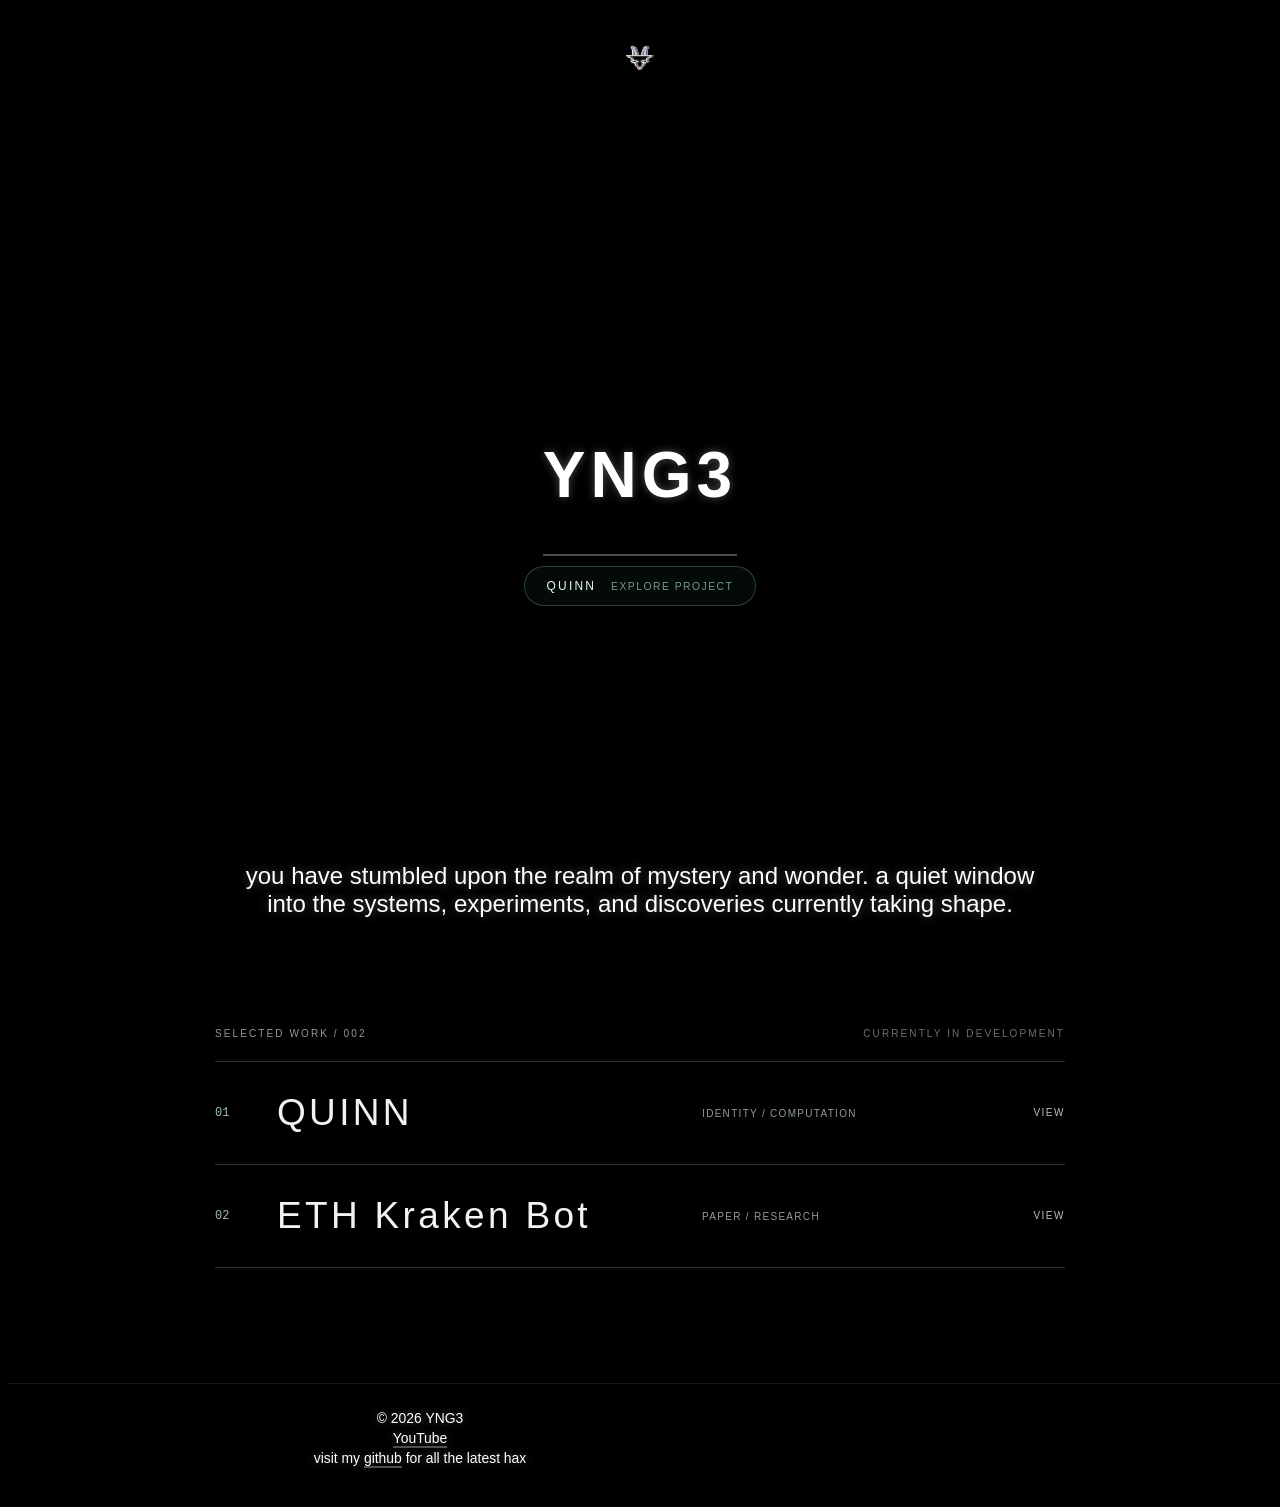
==== commit 3e974559: "Add ETH Kraken Bot to existing YNG3 selected work" ====
--- a/index.html
+++ b/index.html
@@ -254,13 +254,13 @@
       <details class="project-reveal">
         <summary aria-label="Expand ETH Kraken Bot project preview">
           <span class="project-id">02</span>
-          <strong class="project-title">ETH KRAKEN BOT</strong>
-          <span class="project-type">Markets / Engineering</span>
+          <strong class="project-title">ETH Kraken Bot</strong>
+          <span class="project-type">Paper / Research</span>
           <span class="project-toggle">View</span>
         </summary>
         <div class="project-description">
-          <p>A deterministic Python futures paper-trading research system. Explore its market-data safeguards, strategy blockers, risk gates, hash-chained audit records, and documented limitations. Paper autonomy and live trading are not qualified in the latest available audit.</p>
-          <a href="/eth/">Explore ETH research</a>
+          <p>A deterministic Python ETH futures paper-trading research system built around explicit entry blockers, risk-gated paper execution, and a hash-chained audit trail. The available audit does not qualify autonomous paper or live trading; no current profitability is established.</p>
+          <a href="/eth/">Explore ETH Kraken Bot</a>
         </div>
       </details>
     </section>
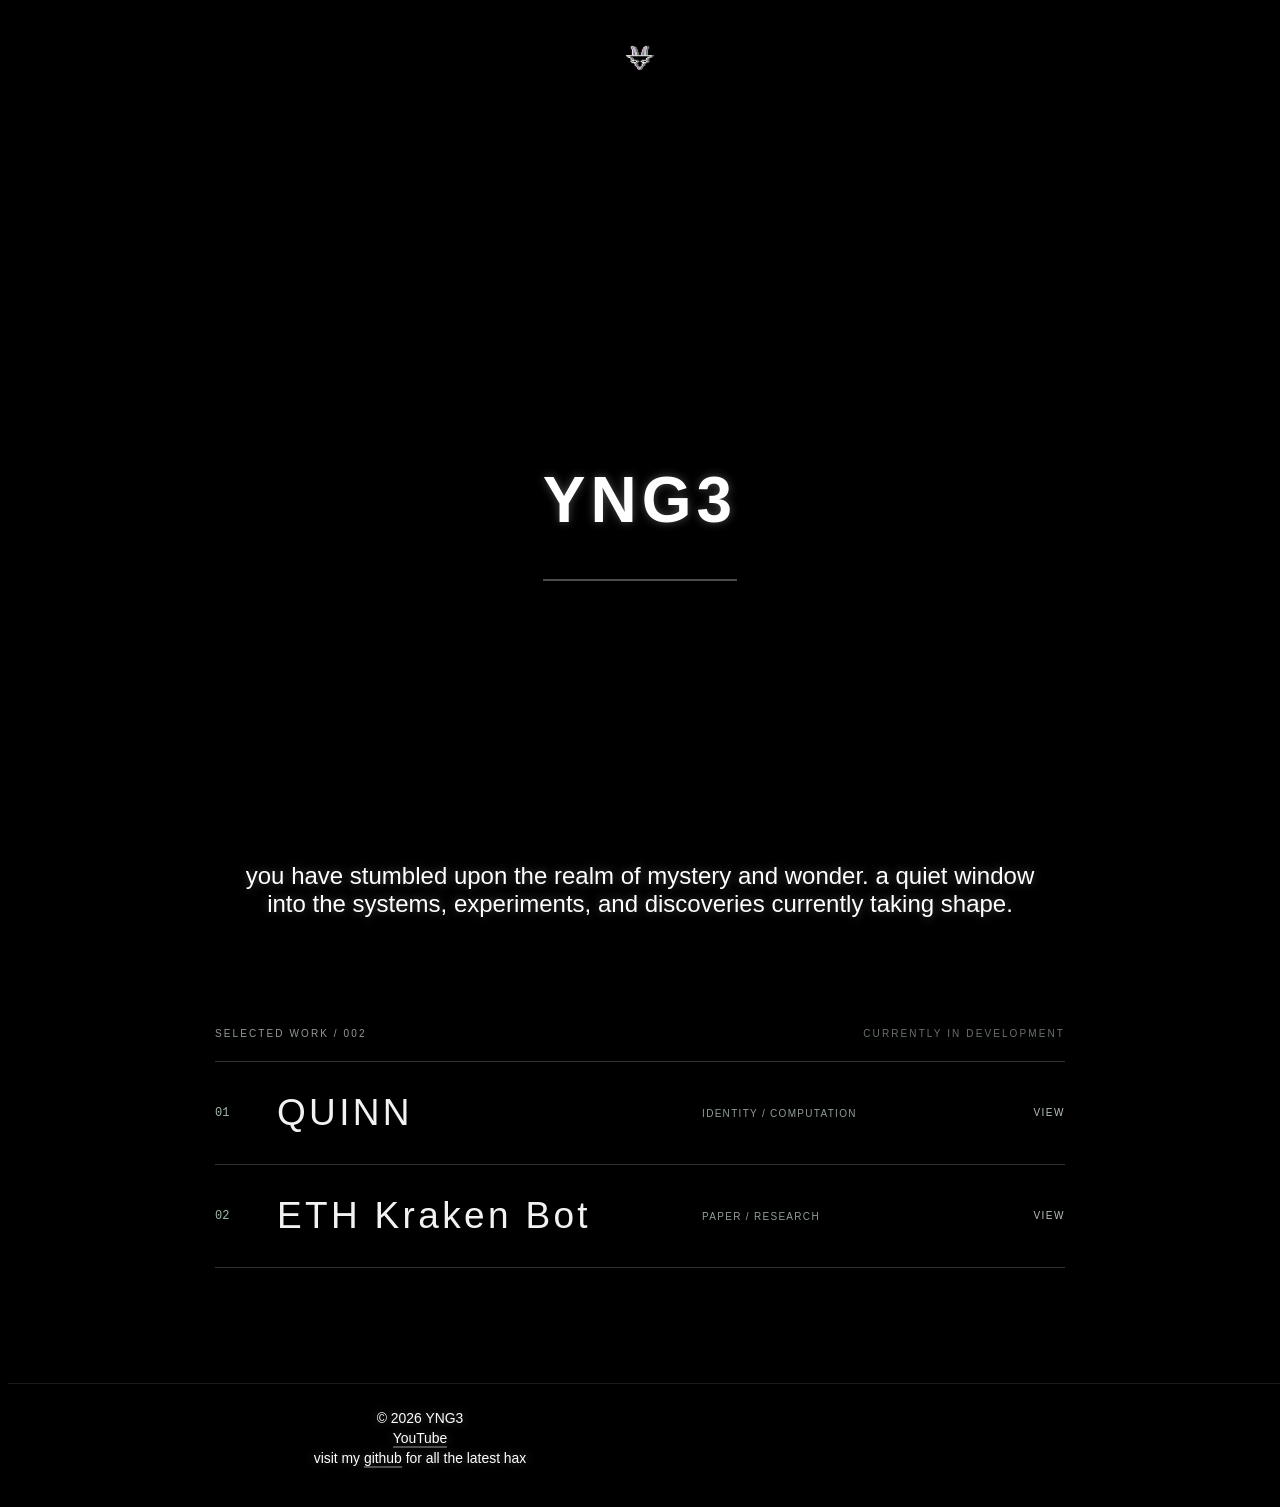
==== commit e5b445b8: "Redesign ETH portfolio as trading terminal and simplify YNG3 hero links" ====
--- a/index.html
+++ b/index.html
@@ -88,49 +88,6 @@
         color: #fff;
         cursor: pointer;
       }
-
-      /* QUINN portfolio entry */
-      .hero-center {
-        flex-direction: column;
-        gap: 10px;
-      }
-
-      .quinn-entry {
-        display: inline-flex;
-        align-items: center;
-        gap: 15px;
-        padding: 12px 22px;
-        color: #e4f9ef;
-        border: 1px solid rgba(137, 219, 179, .28);
-        border-radius: 999px;
-        background: rgba(50, 125, 91, .08);
-        font-size: .75rem;
-        font-weight: 500;
-        letter-spacing: .18em;
-        text-transform: uppercase;
-        text-shadow: none;
-        text-decoration: none;
-        transition: border-color .25s ease, background .25s ease, transform .25s ease;
-      }
-
-      .quinn-entry:hover, .quinn-entry:focus-visible {
-        color: #fff;
-        background: rgba(50, 125, 91, .18);
-        border-color: rgba(156, 252, 202, .58);
-        transform: translateY(-2px);
-      }
-
-      .quinn-entry small {
-        color: rgba(183, 234, 204, .64);
-        font-size: .65rem;
-        letter-spacing: .14em;
-      }
-
-      @media (max-width: 480px) {
-        .quinn-entry { padding: 12px 15px; gap: 10px; font-size: .7rem; }
-        .quinn-entry small { font-size: .6rem; }
-      }
-
 
       /* Curated public signals — original YNG3 structure remains intact */
       .curation {
@@ -224,13 +181,9 @@
   </head>
   <body>
     <img src="logo.png" alt="Logo" class="logo">
-    <div class="center hero-center">
+    <div class="center">
       <a href="https://yng3.github.io/"><h1 class="animate__animated animate__fadeInDown">YNG3</h1></a>
-      <a class="quinn-entry animate__animated animate__fadeInUp" href="/quinn/" aria-label="Explore QUINN project">
-        <span>QUINN</span>
-        <small>Explore project</small>
-      </a>
-    </div>
+      </div>
     <p class="animate__animated animate__fadeInUp">you have stumbled upon the realm of mystery and wonder. a quiet window into the systems, experiments, and discoveries currently taking shape.</p>
 
 
